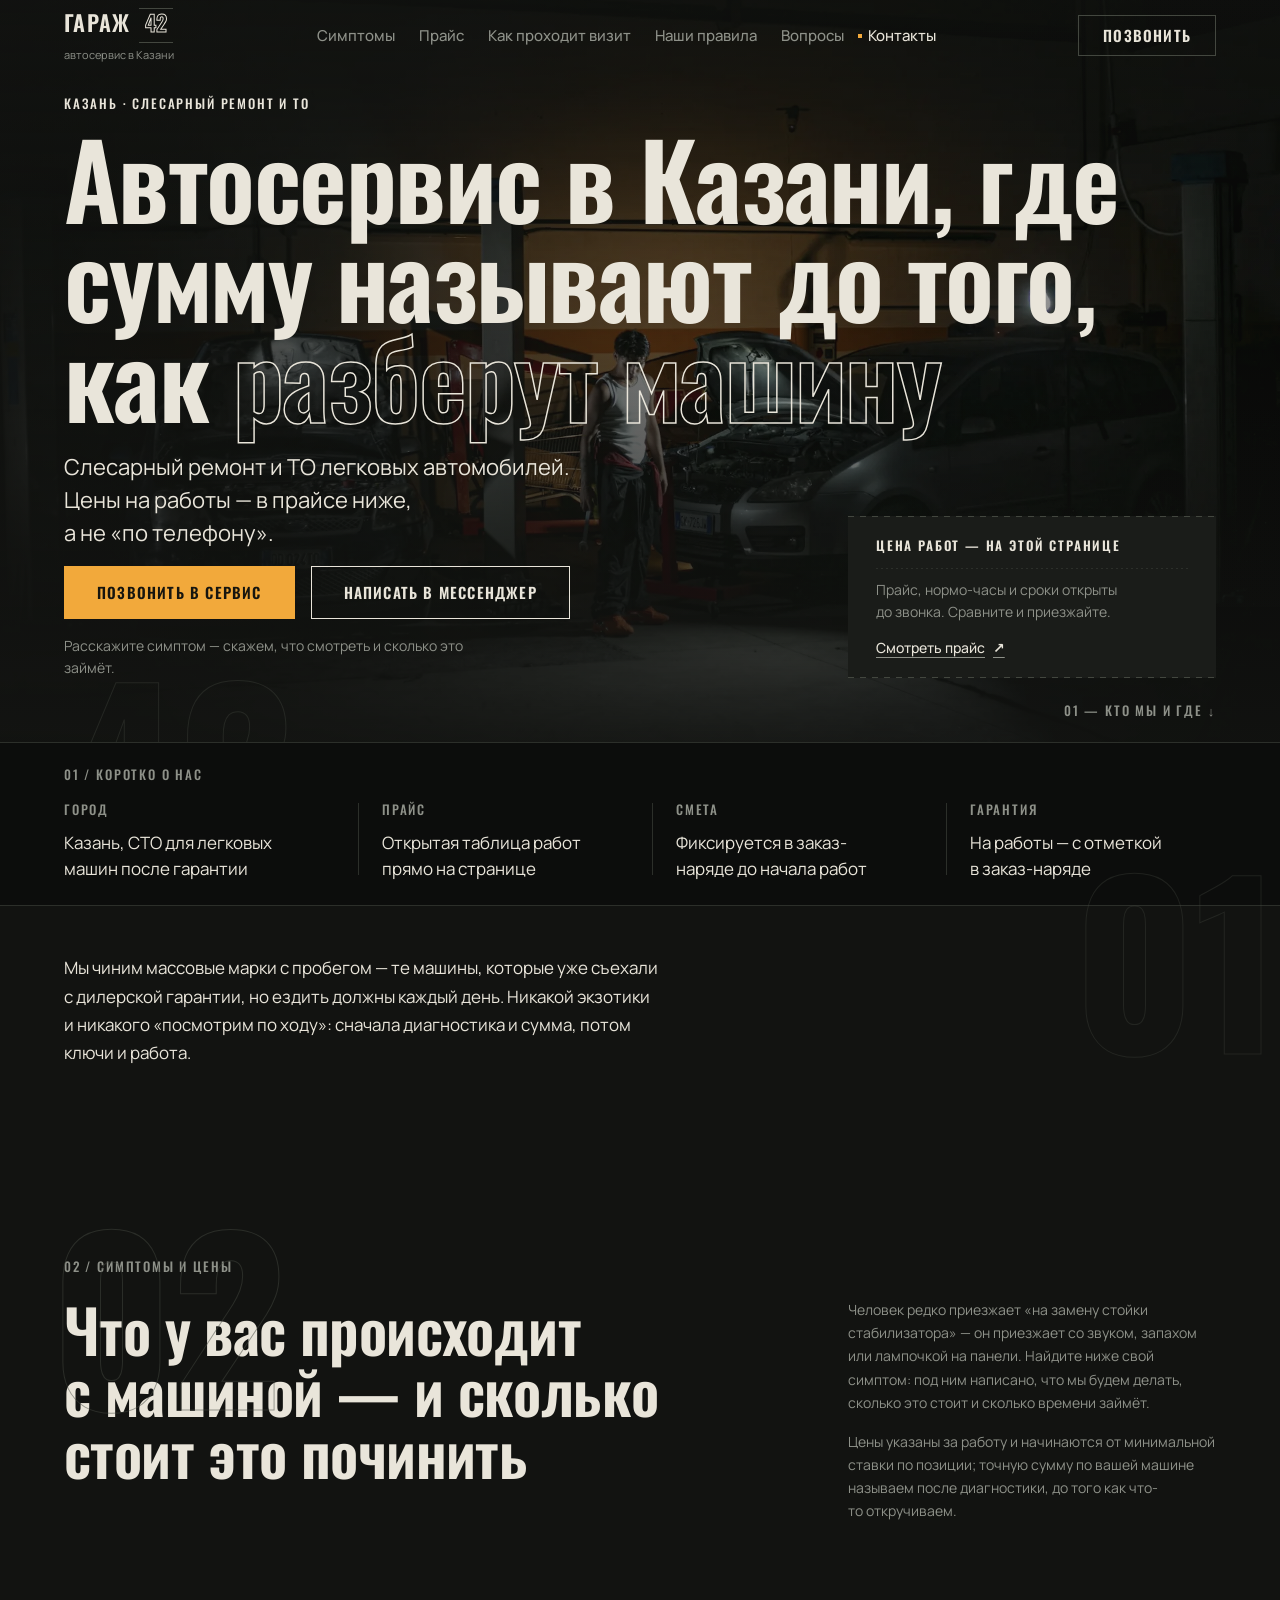
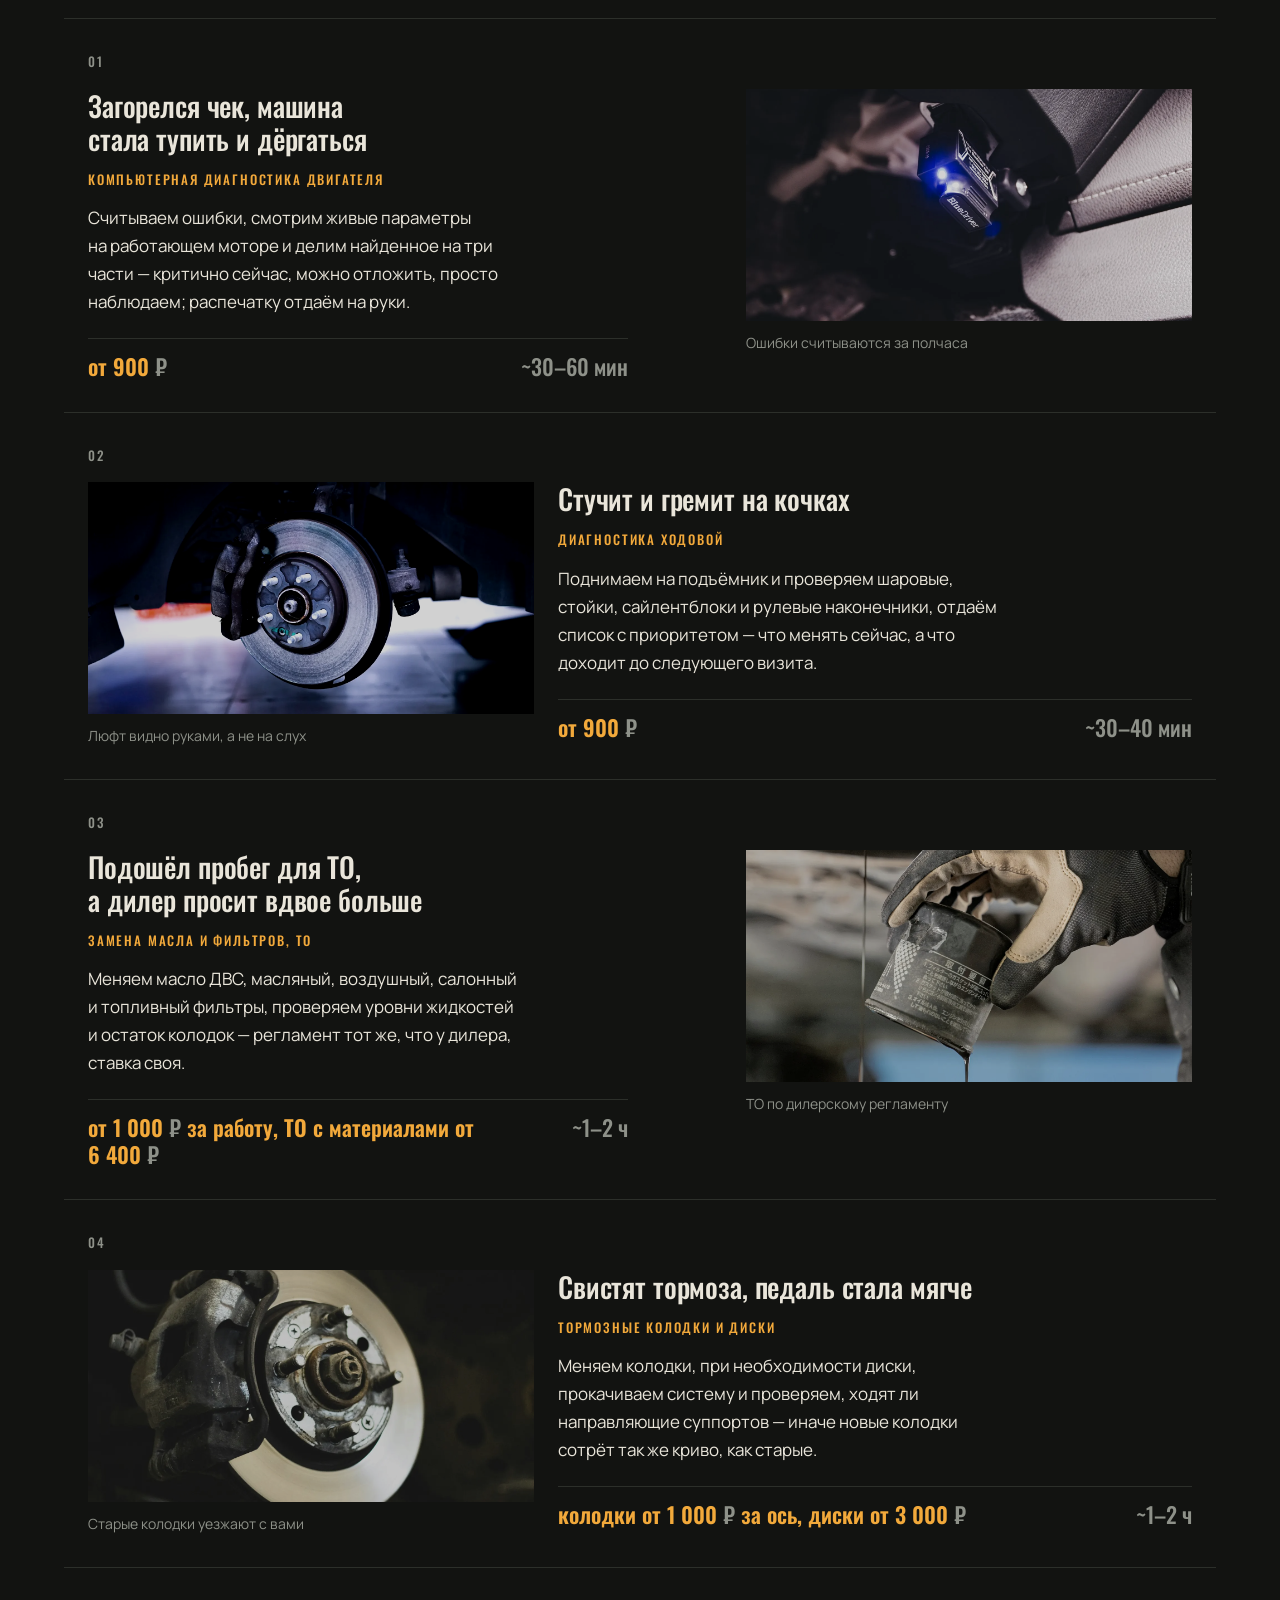
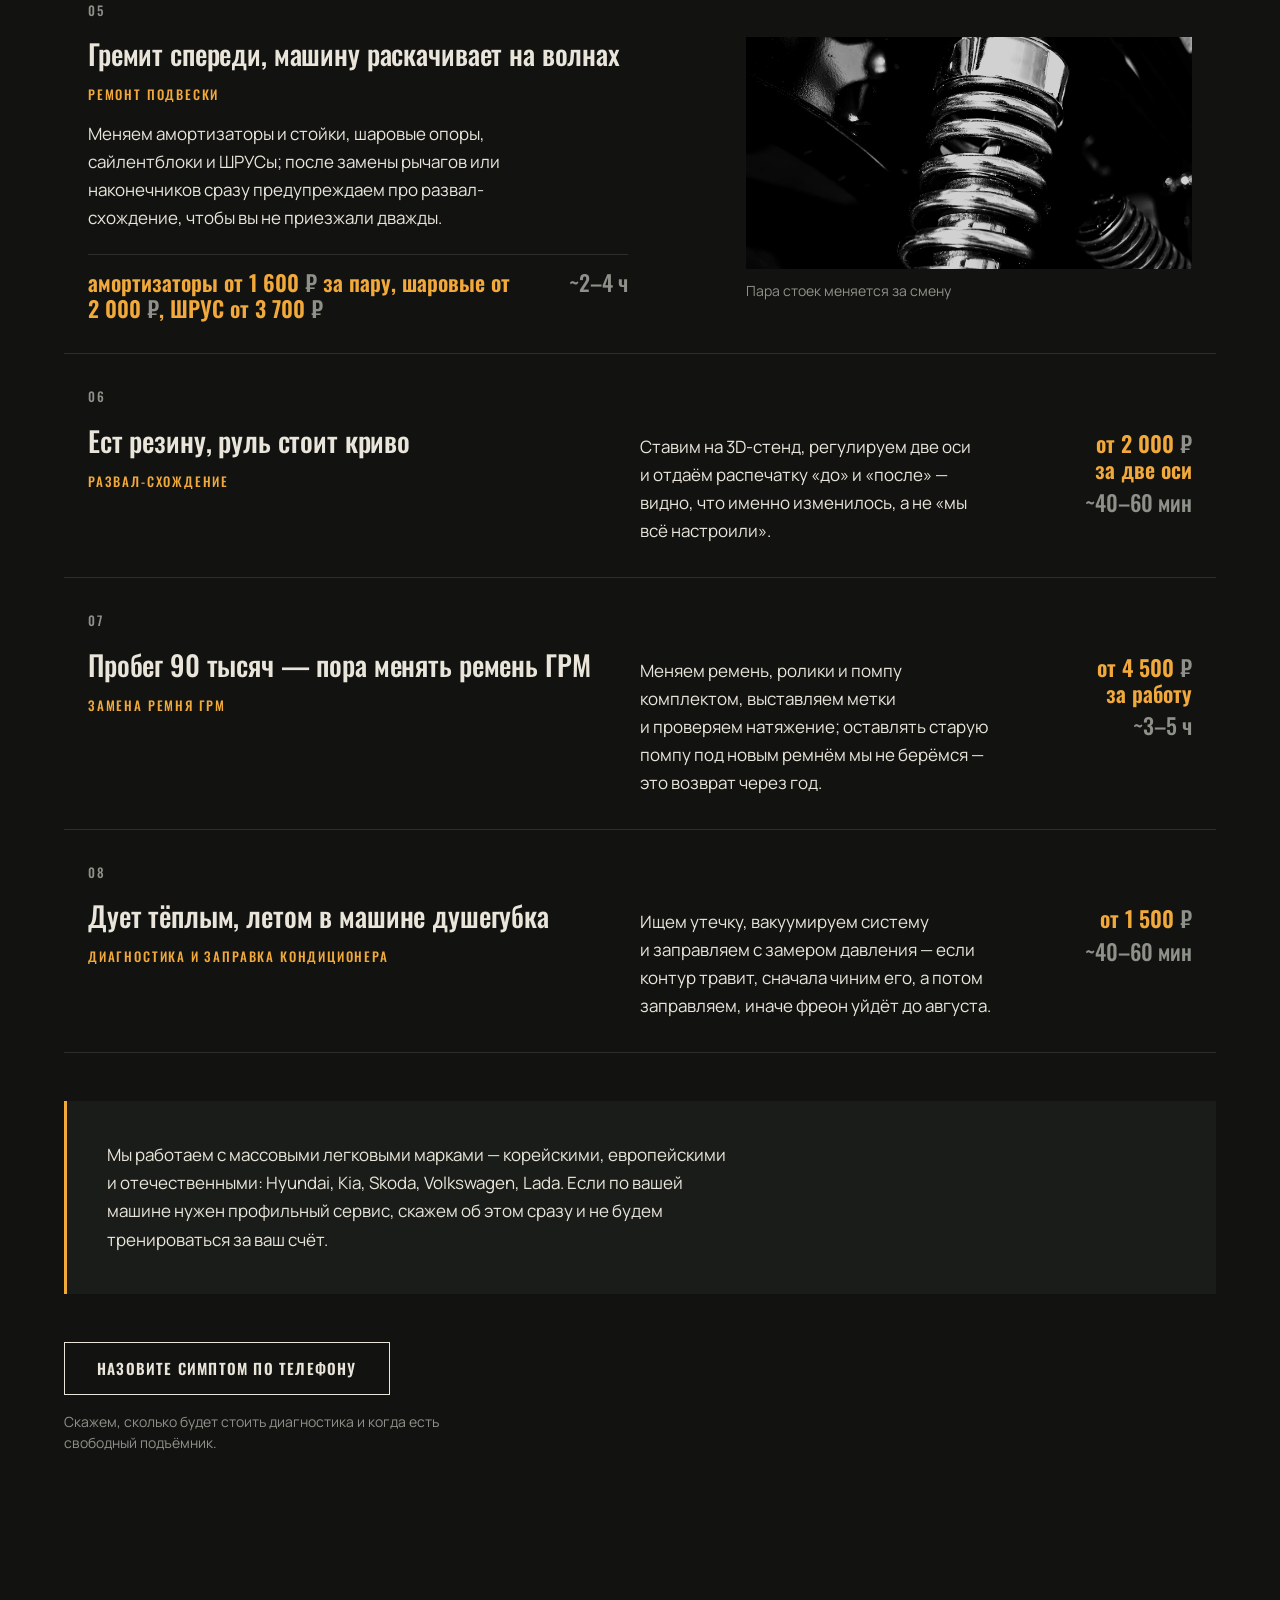
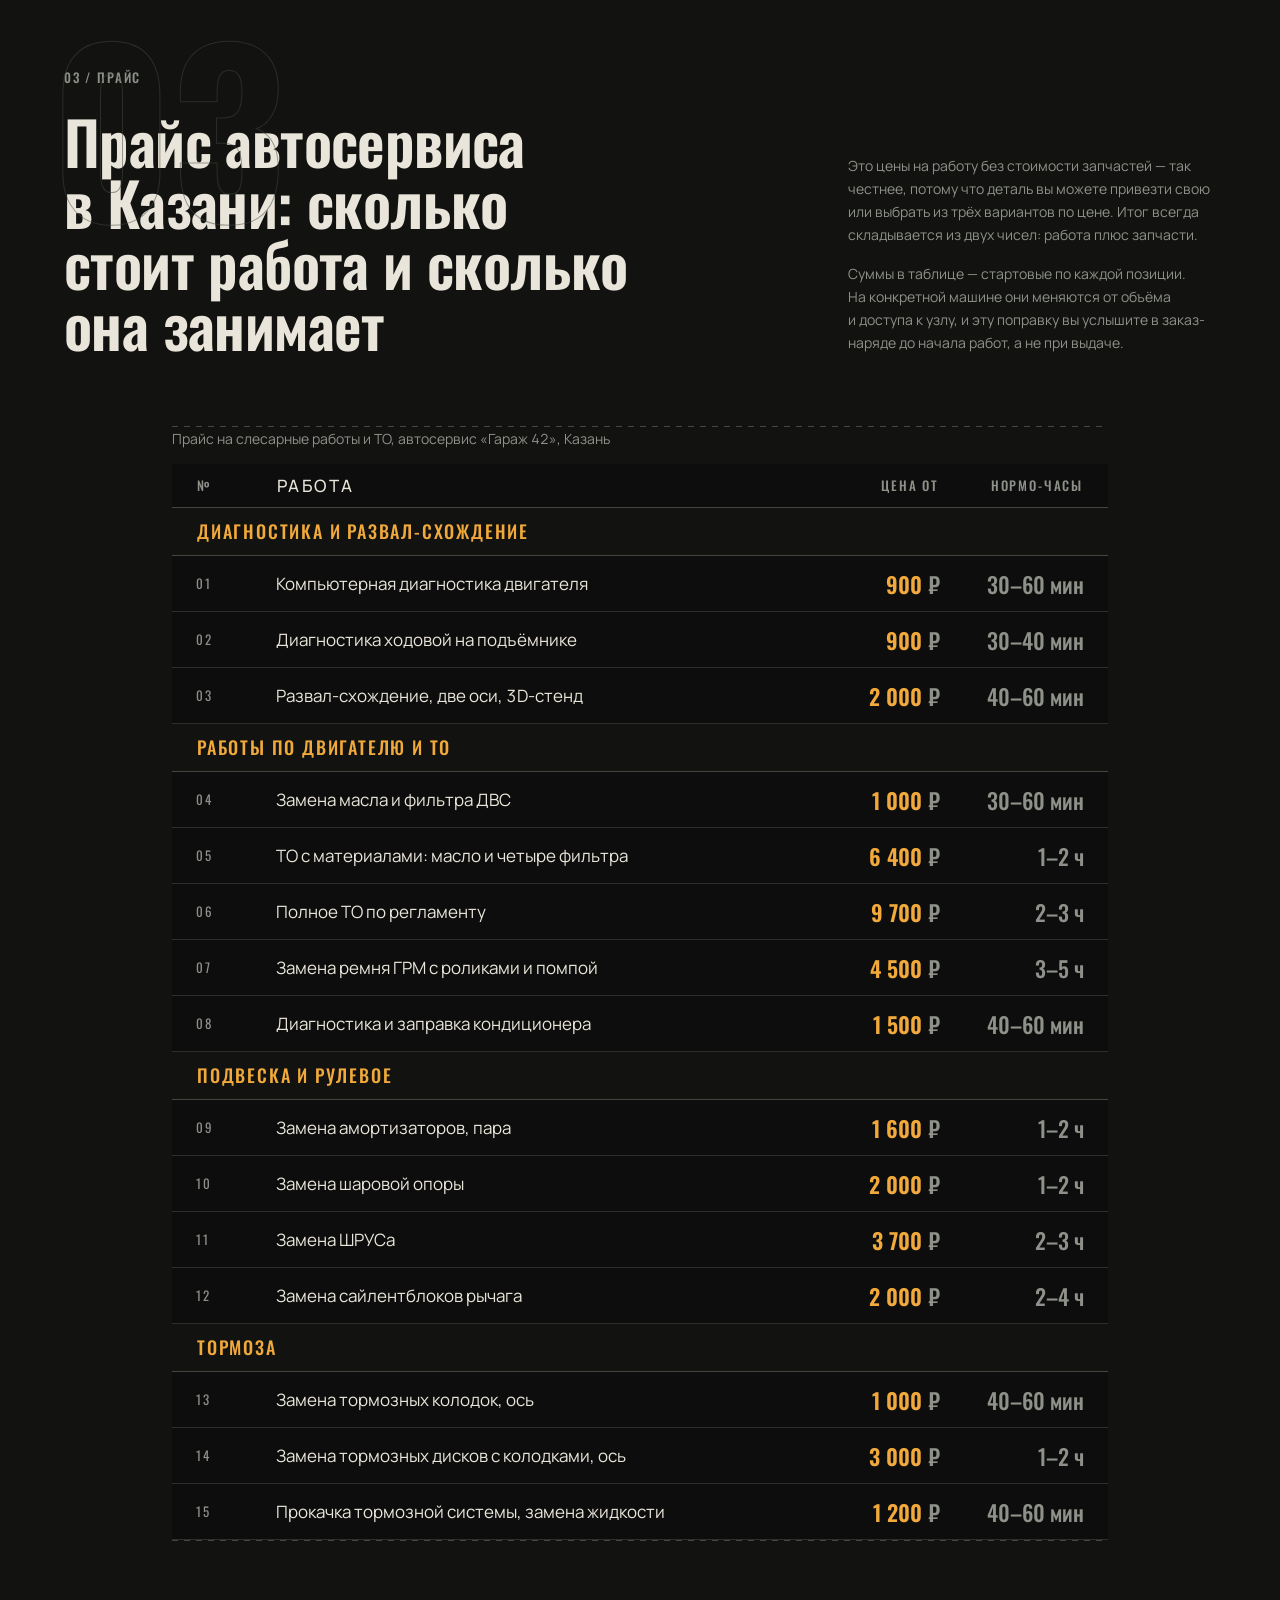
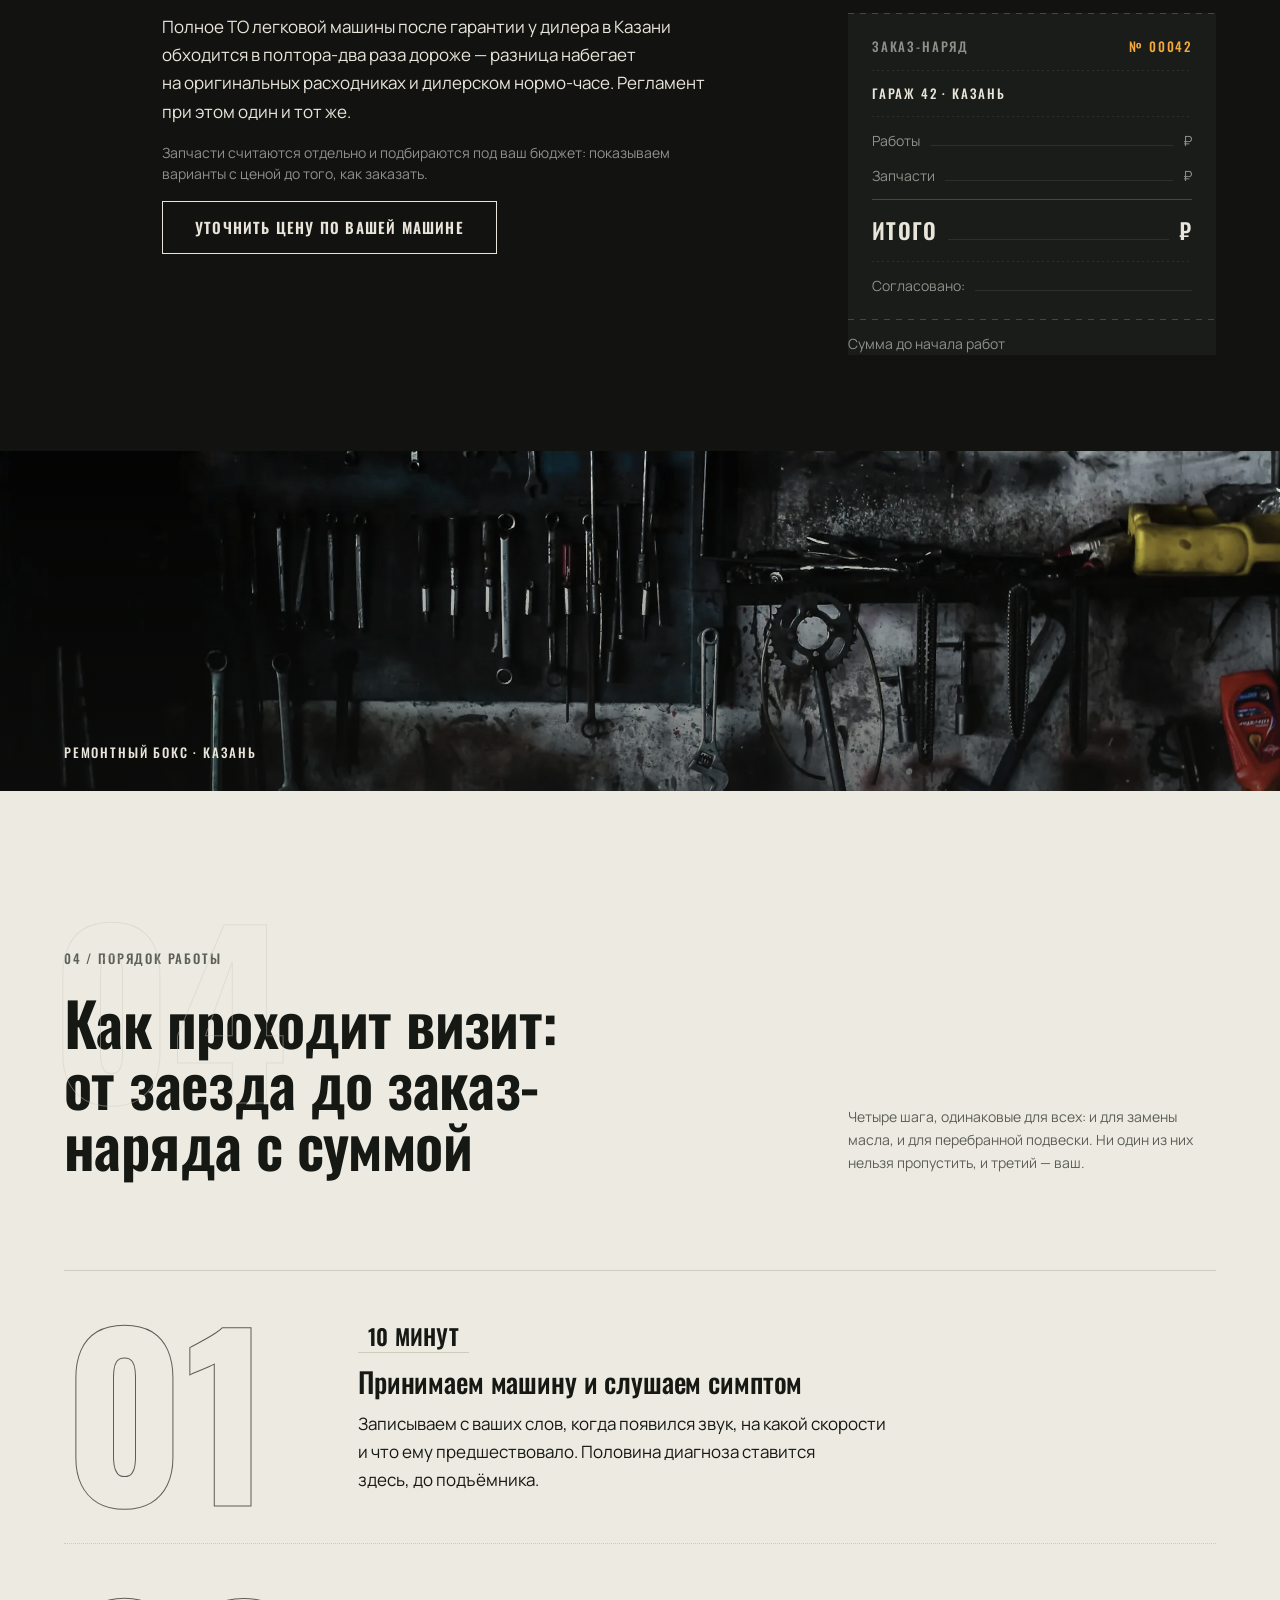
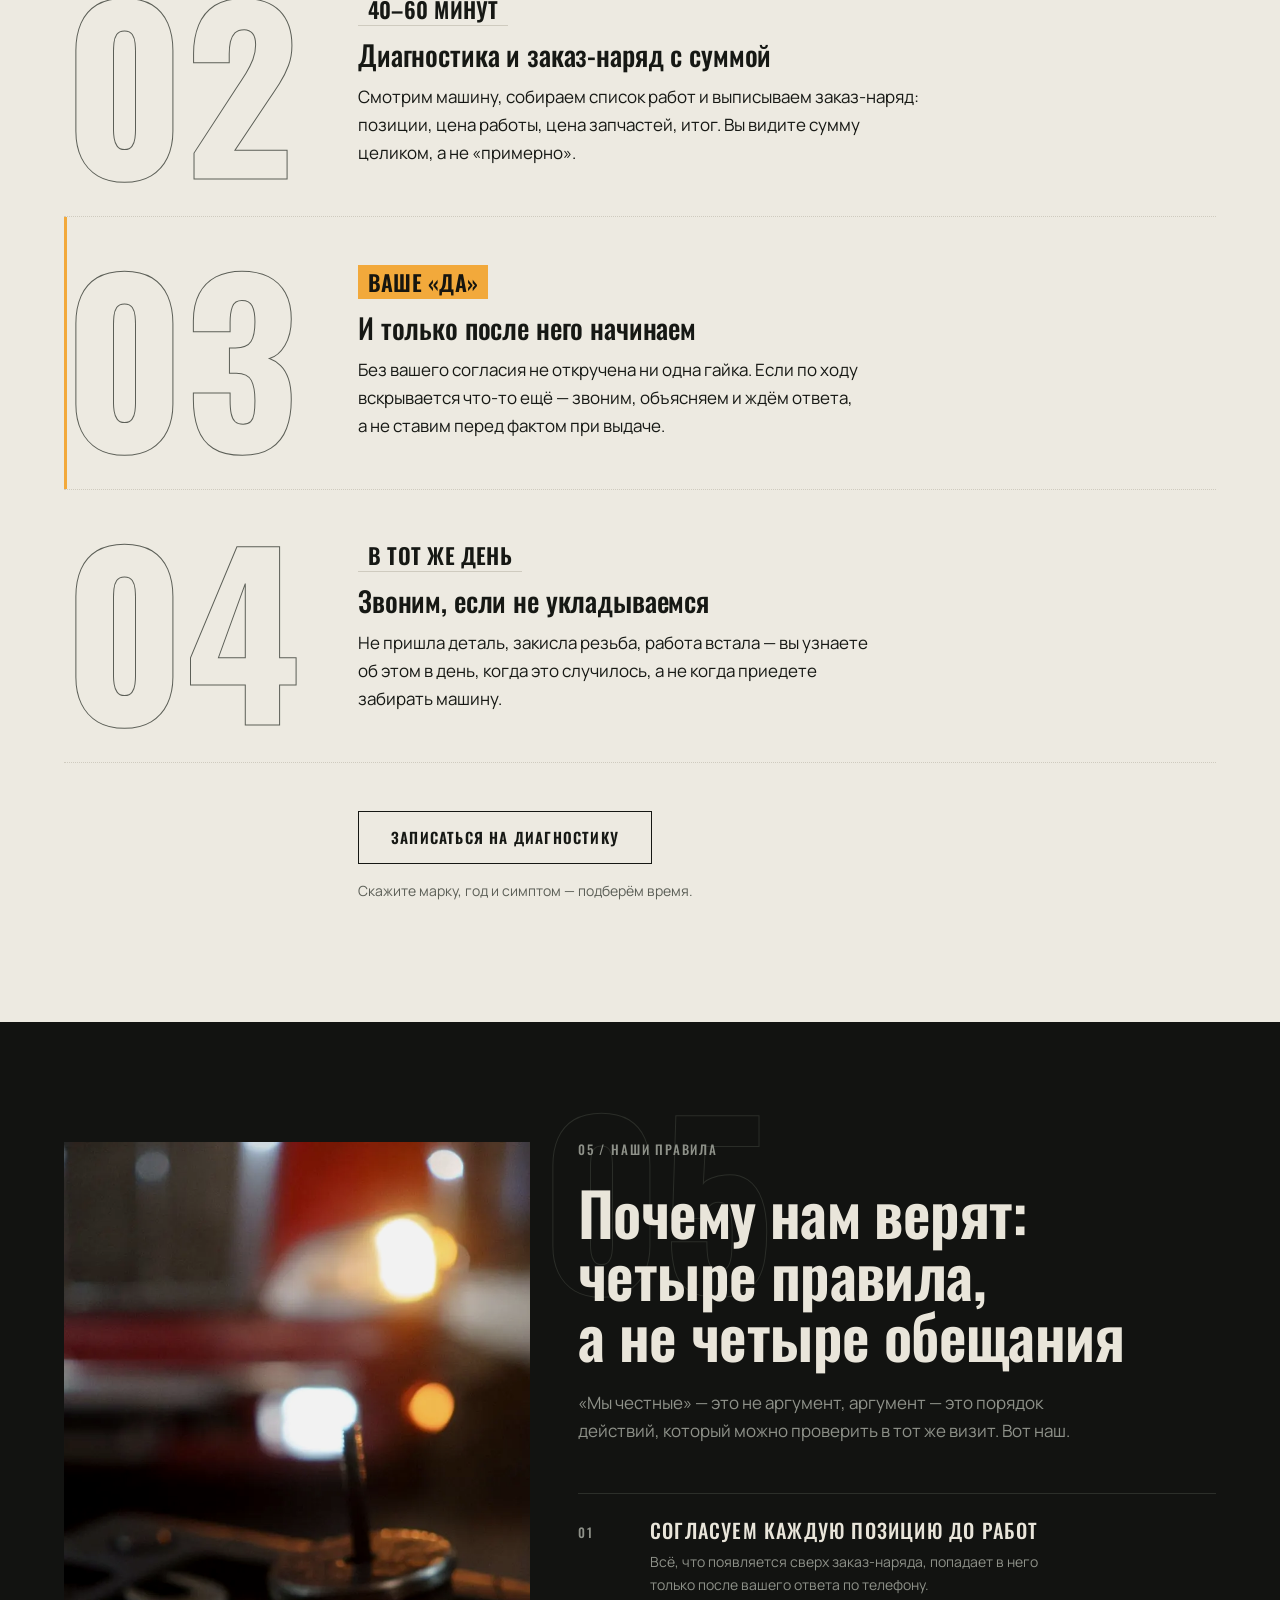
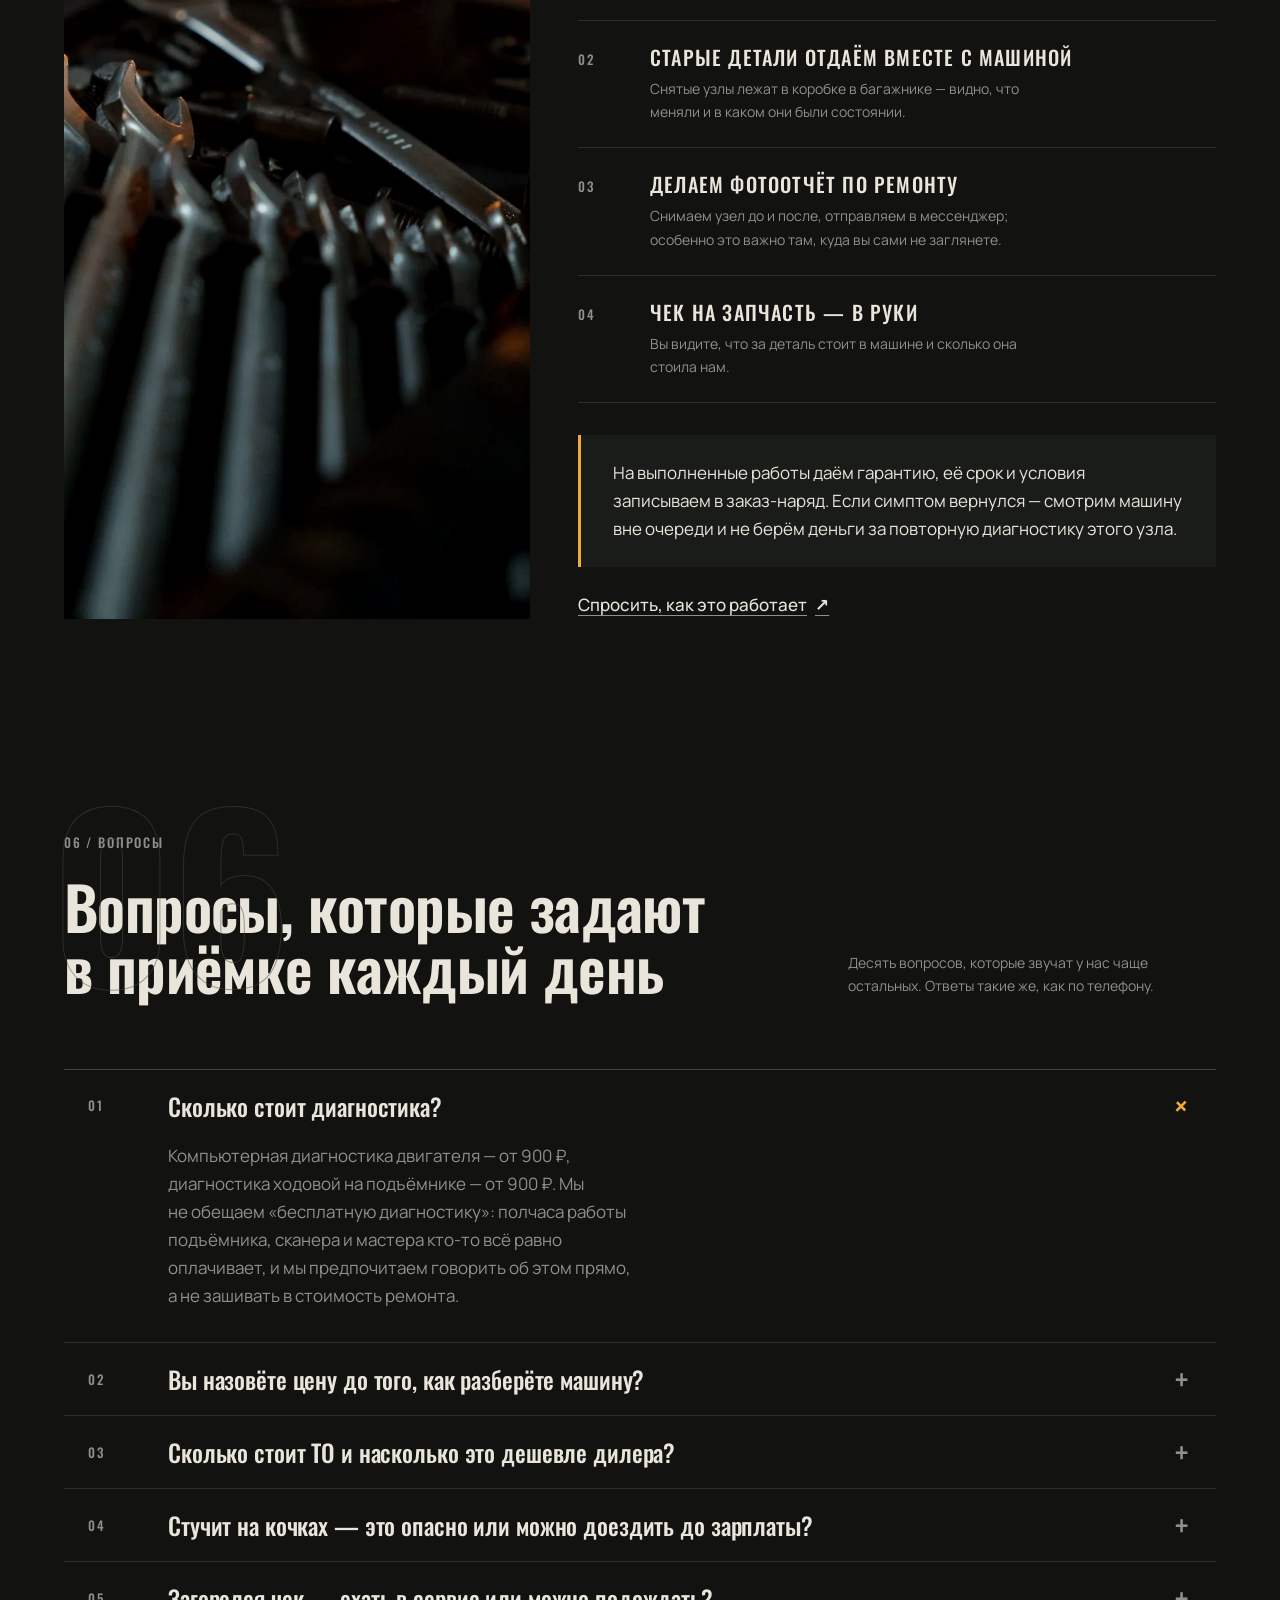
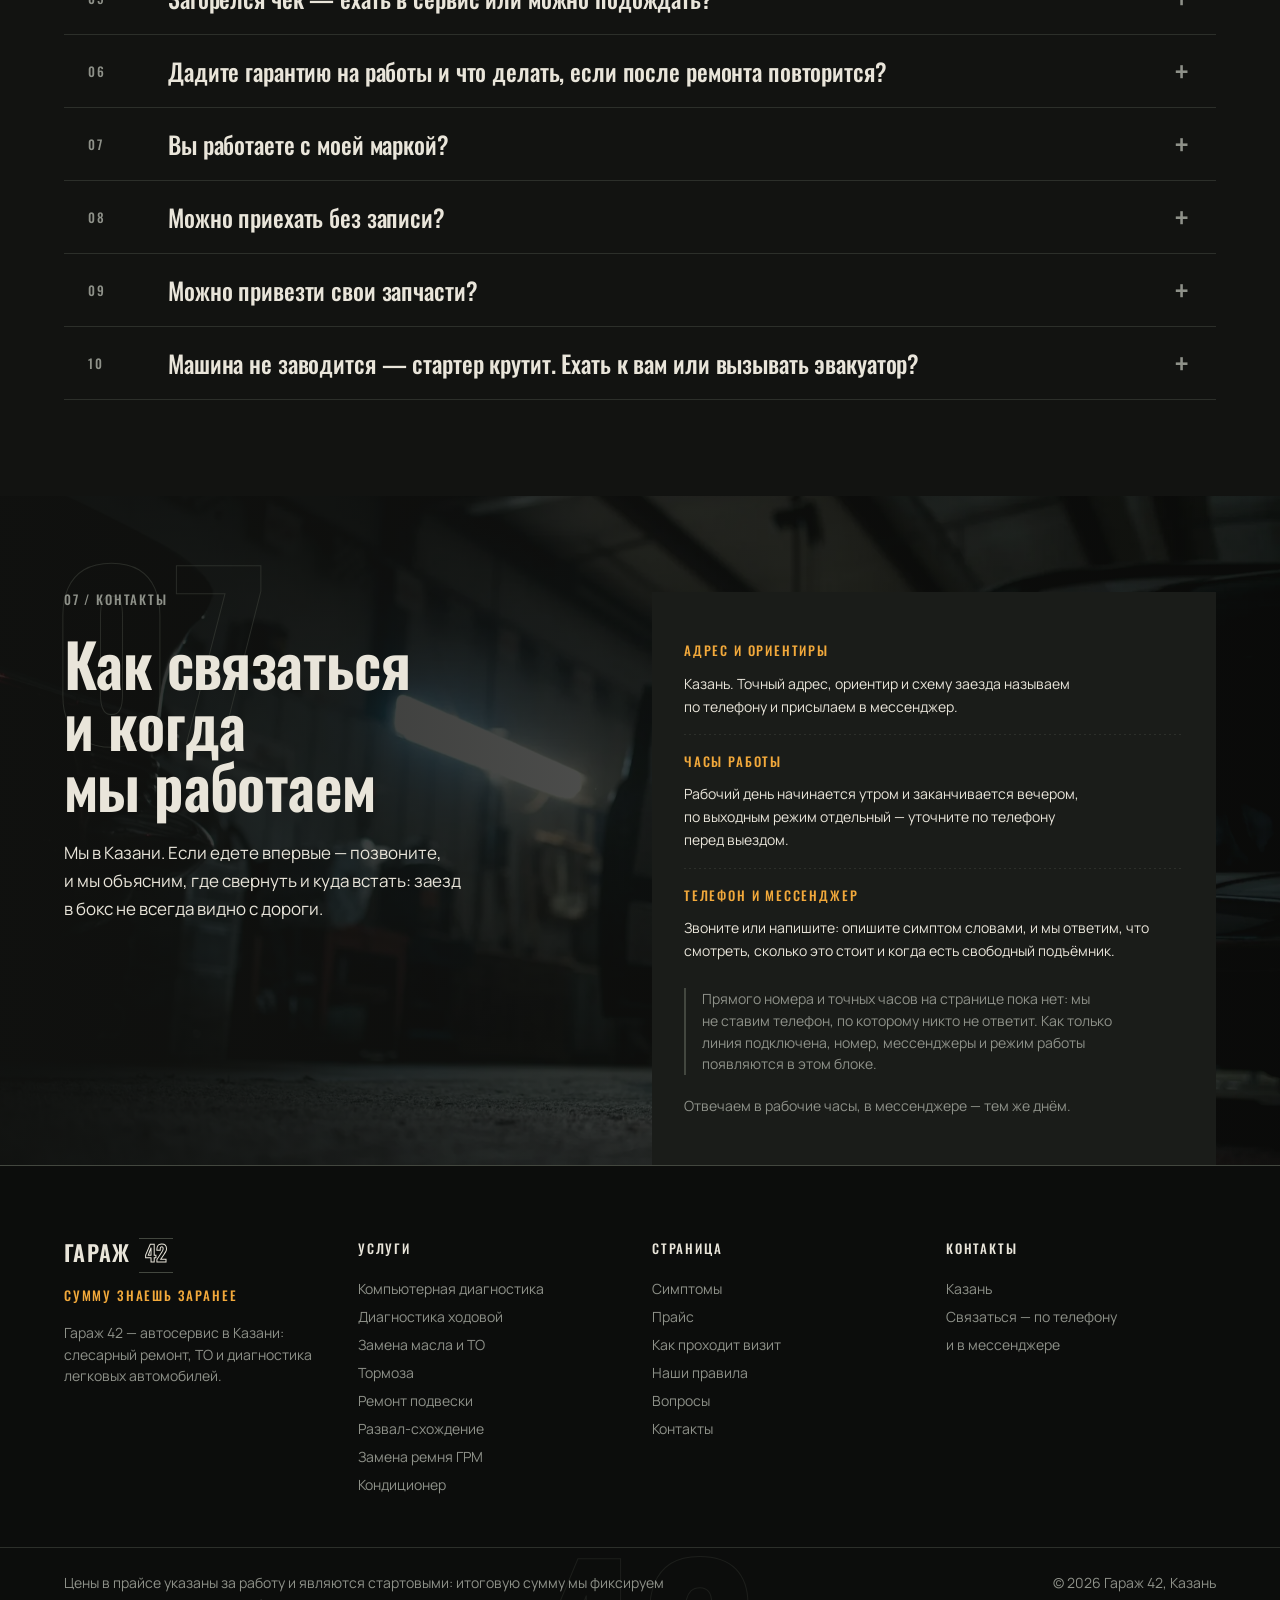
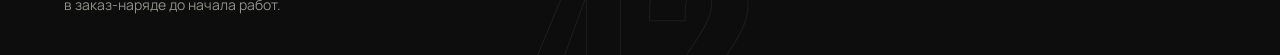
==== index.html @ 278cc252 "Гараж 42 — одностраничник автосервиса, Казань Co-Authored-By: Claude Fable 5.1 <noreply@anthropic.co" ====
<!doctype html>
<html lang="ru">
<head>
<meta charset="utf-8">
<meta name="viewport" content="width=device-width, initial-scale=1">

<title>Автосервис в Казани — ремонт и ТО по прайсу | Гараж 42</title>
<meta name="description" content="Слесарный ремонт, ТО и диагностика в Казани. Цены на работы — открытой таблицей. Сумму фиксируем до начала работ, добавки — только с вашего согласия.">

<link rel="canonical" href="https://egi411.github.io/garazh-42/">

<meta property="og:type" content="website">
<meta property="og:site_name" content="Гараж 42">
<meta property="og:locale" content="ru_RU">
<meta property="og:title" content="Автосервис в Казани, где сумму называют до того, как разберут машину">
<meta property="og:description" content="Слесарный ремонт и ТО в Казани. Цены на работы — в прайсе на сайте, а не «по телефону».">
<meta property="og:url" content="https://egi411.github.io/garazh-42/">
<meta property="og:image" content="https://egi411.github.io/garazh-42/assets/img/og.jpg">
<meta property="og:image:width" content="1200">
<meta property="og:image:height" content="630">
<meta property="og:image:alt" content="Гараж 42 — автосервис в Казани: слесарный ремонт и ТО">

<meta name="twitter:card" content="summary_large_image">

<meta name="theme-color" content="#121311">
<link rel="icon" href="data:image/svg+xml,%3Csvg xmlns='http://www.w3.org/2000/svg' viewBox='0 0 32 32'%3E%3Crect width='32' height='32' fill='%23121311'/%3E%3Cg fill='none' stroke='%23F2A93B' stroke-width='1.7' stroke-linecap='square' stroke-linejoin='miter'%3E%3Cpath d='M13.2 24 V8 L7.2 19.6 H16.3'/%3E%3Cpath d='M18.3 12.6 C18.8 9.4 24.8 9.4 24.6 13.6 C24.4 17.5 18.3 20.2 18.3 24 H24.8'/%3E%3C/g%3E%3C/svg%3E" type="image/svg+xml">

<link rel="preconnect" href="https://fonts.googleapis.com">
<link rel="preconnect" href="https://fonts.gstatic.com" crossorigin>
<link href="https://fonts.googleapis.com/css2?family=Manrope:wght@400;500;700&family=Oswald:wght@400;500;600;700&display=swap" rel="stylesheet">
<link rel="stylesheet" href="assets/style.css">
</head>
<body>

<a class="skip" href="#hero">К&nbsp;содержанию</a>

<!-- ═══════════ ШАПКА ═══════════ -->
<header class="hdr" id="hdr">
  <div class="hdr__in">
    <a class="mark" href="#hero" aria-label="Гараж 42 — автосервис в Казани">
      <span class="mark__row"><span class="mark__word">ГАРАЖ</span><span class="mark__box"><span class="mark__num">42</span></span></span>
      <span class="mark__desc">автосервис в&nbsp;Казани</span>
    </a>

    <nav class="nav" aria-label="Разделы страницы">
      <ul class="nav__list">
        <li><a href="#services">Симптомы</a></li>
        <li><a href="#price">Прайс</a></li>
        <li><a href="#how">Как проходит визит</a></li>
        <li><a href="#trust">Наши правила</a></li>
        <li><a href="#faq">Вопросы</a></li>
        <li><a href="#contacts">Контакты</a></li>
      </ul>
    </nav>

    <div class="hdr__act">
      <a class="btn btn--ghost hdr__call" href="#contacts" data-cta="phone">Позвонить</a>
      <a class="hdr__tel" href="#contacts" data-cta="phone" aria-label="Перейти к контактам">
        <svg class="ic" viewBox="0 0 24 24" fill="none" stroke="currentColor" stroke-width="1.5" stroke-linecap="square" stroke-linejoin="miter" aria-hidden="true"><rect x="7" y="3" width="10" height="18"/><path d="M9.5 6.5h5"/><path d="M11 17.5h2v2h-2z"/></svg>
      </a>
      <button class="burger" id="burger" type="button" aria-expanded="false" aria-controls="mmenu" aria-label="Открыть меню">
        <span></span><span></span>
      </button>
    </div>
  </div>
</header>

<!-- ═══════════ МОБИЛЬНОЕ МЕНЮ ═══════════ -->
<div class="mmenu" id="mmenu" hidden>
  <div class="mmenu__top">
    <span class="mark__row"><span class="mark__word">ГАРАЖ</span><span class="mark__box"><span class="mark__num">42</span></span></span>
    <button class="mclose" id="mclose" type="button" aria-label="Закрыть меню">
      <svg viewBox="0 0 24 24" fill="none" stroke="currentColor" stroke-width="1.5" stroke-linecap="square" stroke-linejoin="miter" aria-hidden="true"><path d="M5 5l14 14M19 5L5 19"/></svg>
    </button>
  </div>
  <ul class="mmenu__list">
    <li><a href="#services"><i>02</i>Симптомы</a></li>
    <li><a href="#price"><i>03</i>Прайс</a></li>
    <li><a href="#how"><i>04</i>Как проходит визит</a></li>
    <li><a href="#trust"><i>05</i>Наши правила</a></li>
    <li><a href="#faq"><i>06</i>Вопросы</a></li>
    <li><a href="#contacts"><i>07</i>Контакты</a></li>
  </ul>
  <p class="mmenu__note">Слесарный ремонт и&nbsp;ТО, Казань</p>
  <a class="btn btn--fill mmenu__cta" href="#contacts" data-cta="phone">Позвонить в&nbsp;сервис</a>
</div>

<main>

<!-- ═══════════ HERO ═══════════ -->
<section class="hero" id="hero">
  <div class="hero__media">
    <picture><source type="image/webp" srcset="assets/img/hero.webp"><img src="assets/img/hero.jpg" width="1920" height="1280" alt="Ремонтный бокс: две обычные легковые машины с открытыми капотами, переносная лампа даёт единственный свет" fetchpriority="high" decoding="async"></picture>
    <div class="hero__shade" aria-hidden="true"></div>
  </div>

  <div class="hero__in">
    <p class="eyebrow hero__eyebrow anim" data-anim="1">Казань · слесарный ремонт и&nbsp;ТО</p>

    <h1 class="hero__title anim" data-anim="2">Автосервис в&nbsp;Казани, где сумму называют до&nbsp;того, как <span class="hollow">разберут машину</span></h1>

    <div class="hero__cols">
      <div class="hero__left">
        <p class="lead hero__lead anim" data-anim="3">Слесарный ремонт и&nbsp;ТО легковых автомобилей. Цены на&nbsp;работы — в&nbsp;прайсе ниже, а&nbsp;не&nbsp;«по&nbsp;телефону».</p>

        <div class="cta-row anim" data-anim="4">
          <a class="btn btn--fill" href="#contacts" data-cta="phone">Позвонить в&nbsp;сервис</a>
          <a class="btn btn--line" href="#contacts" data-cta="whatsapp">Написать в&nbsp;мессенджер</a>
        </div>
        <p class="cta-note anim" data-anim="5">Расскажите симптом — скажем, что смотреть и&nbsp;сколько это займёт.</p>
      </div>

      <aside class="slip hero__slip anim" data-anim="6">
        <span class="perf" aria-hidden="true"></span>
        <p class="slip__ttl">Цена работ — на&nbsp;этой странице</p>
        <span class="dots" aria-hidden="true"></span>
        <p class="slip__txt">Прайс, нормо-часы и&nbsp;сроки открыты до&nbsp;звонка. Сравните и&nbsp;приезжайте.</p>
        <a class="tlink" href="#price">Смотреть прайс</a>
        <span class="perf" aria-hidden="true"></span>
      </aside>
    </div>

    <span class="stamp hero__stamp" aria-hidden="true">42</span>
    <p class="hero__hint"><a href="#facts">01 — кто мы и&nbsp;где <span aria-hidden="true">↓</span></a></p>
  </div>
</section>

<!-- ═══════════ 01 · ДОВЕРИЕ СРАЗУ ═══════════ -->
<section class="facts" id="facts" aria-label="Коротко о сервисе">
  <div class="facts__strip">
    <div class="wrap">
      <p class="eyebrow">01 / Коротко о&nbsp;нас</p>
      <dl class="facts__grid">
        <div class="facts__cell"><dt>Город</dt><dd>Казань, СТО для легковых машин после гарантии</dd></div>
        <div class="facts__cell"><dt>Прайс</dt><dd>Открытая таблица работ прямо на&nbsp;странице</dd></div>
        <div class="facts__cell"><dt>Смета</dt><dd>Фиксируется в&nbsp;заказ-наряде до&nbsp;начала работ</dd></div>
        <div class="facts__cell"><dt>Гарантия</dt><dd>На&nbsp;работы — с&nbsp;отметкой в&nbsp;заказ-наряде</dd></div>
      </dl>
    </div>
  </div>
  <div class="wrap facts__tail">
    <span class="stamp stamp--side" aria-hidden="true">01</span>
    <p class="body facts__p">Мы чиним массовые марки с&nbsp;пробегом — те машины, которые уже съехали с&nbsp;дилерской гарантии, но ездить должны каждый день. Никакой экзотики и&nbsp;никакого «посмотрим по&nbsp;ходу»: сначала диагностика и&nbsp;сумма, потом ключи и&nbsp;работа.</p>
  </div>
</section>

<!-- ═══════════ 02 · ЧТО СЛОМАЛОСЬ ═══════════ -->
<section class="svc" id="services" aria-labelledby="svc-h">
  <div class="wrap">
    <div class="sec-head">
      <span class="stamp stamp--behind" aria-hidden="true">02</span>
      <p class="eyebrow">02 / Симптомы и&nbsp;цены</p>
      <h2 class="h2" id="svc-h">Что у&nbsp;вас происходит с&nbsp;машиной — и&nbsp;сколько стоит это починить</h2>
      <div class="sec-head__aside">
        <p class="body">Человек редко приезжает «на&nbsp;замену стойки стабилизатора» — он приезжает со&nbsp;звуком, запахом или лампочкой на&nbsp;панели. Найдите ниже свой симптом: под ним написано, что мы&nbsp;будем делать, сколько это стоит и&nbsp;сколько времени займёт.</p>
        <p class="body">Цены указаны за&nbsp;работу и&nbsp;начинаются от&nbsp;минимальной ставки по&nbsp;позиции; точную сумму по&nbsp;вашей машине называем после диагностики, до&nbsp;того как что-то откручиваем.</p>
      </div>
    </div>

    <div class="svc__list">

      <article class="item item--r" id="s-diagnostika">
        <p class="item__n">01</p>
        <div class="item__txt">
          <h3 class="h3">Загорелся чек, машина стала тупить и&nbsp;дёргаться</h3>
          <p class="item__unit">Компьютерная диагностика двигателя</p>
          <p class="body item__do">Считываем ошибки, смотрим живые параметры на&nbsp;работающем моторе и&nbsp;делим найденное на&nbsp;три части — критично сейчас, можно отложить, просто наблюдаем; распечатку отдаём на&nbsp;руки.</p>
          <p class="item__meta"><span class="price">от 900&nbsp;<i>₽</i></span><span class="time">~30–60&nbsp;мин</span></p>
        </div>
        <figure class="item__fig">
          <picture><source type="image/webp" srcset="assets/img/services-1.webp"><img src="assets/img/services-1.jpg" width="1600" height="1067" alt="Диагностический сканер подключён к разъёму под торпедой автомобиля" loading="lazy" decoding="async"></picture>
          <figcaption>Ошибки считываются за&nbsp;полчаса</figcaption>
        </figure>
      </article>

      <article class="item item--l" id="s-hodovaya">
        <p class="item__n">02</p>
        <div class="item__txt">
          <h3 class="h3">Стучит и&nbsp;гремит на&nbsp;кочках</h3>
          <p class="item__unit">Диагностика ходовой</p>
          <p class="body item__do">Поднимаем на&nbsp;подъёмник и&nbsp;проверяем шаровые, стойки, сайлентблоки и&nbsp;рулевые наконечники, отдаём список с&nbsp;приоритетом — что менять сейчас, а&nbsp;что доходит до&nbsp;следующего визита.</p>
          <p class="item__meta"><span class="price">от 900&nbsp;<i>₽</i></span><span class="time">~30–40&nbsp;мин</span></p>
        </div>
        <figure class="item__fig item__fig--m">
          <picture><source type="image/webp" srcset="assets/img/services-2.webp"><img src="assets/img/services-2.jpg" width="1600" height="1067" alt="Автомобиль на подъёмнике со снятым колесом: тормозной диск, ступица и рычаг" loading="lazy" decoding="async"></picture>
          <figcaption>Люфт видно руками, а&nbsp;не&nbsp;на&nbsp;слух</figcaption>
        </figure>
      </article>

      <article class="item item--r" id="s-to-maslo">
        <p class="item__n">03</p>
        <div class="item__txt">
          <h3 class="h3">Подошёл пробег для ТО, а&nbsp;дилер просит вдвое больше</h3>
          <p class="item__unit">Замена масла и&nbsp;фильтров, ТО</p>
          <p class="body item__do">Меняем масло ДВС, масляный, воздушный, салонный и&nbsp;топливный фильтры, проверяем уровни жидкостей и&nbsp;остаток колодок — регламент тот же, что у&nbsp;дилера, ставка своя.</p>
          <p class="item__meta"><span class="price">от 1&nbsp;000&nbsp;<i>₽</i> за&nbsp;работу, ТО с&nbsp;материалами от 6&nbsp;400&nbsp;<i>₽</i></span><span class="time">~1–2&nbsp;ч</span></p>
        </div>
        <figure class="item__fig">
          <picture><source type="image/webp" srcset="assets/img/services-3.webp"><img src="assets/img/services-3.jpg" width="1600" height="2400" alt="Рука в перчатке снимает масляный фильтр, отработанное масло стекает в поддон" loading="lazy" decoding="async" style="object-position:center 58%"></picture>
          <figcaption>ТО по&nbsp;дилерскому регламенту</figcaption>
        </figure>
      </article>

      <article class="item item--l" id="s-tormoza">
        <p class="item__n">04</p>
        <div class="item__txt">
          <h3 class="h3">Свистят тормоза, педаль стала мягче</h3>
          <p class="item__unit">Тормозные колодки и&nbsp;диски</p>
          <p class="body item__do">Меняем колодки, при необходимости диски, прокачиваем систему и&nbsp;проверяем, ходят ли направляющие суппортов — иначе новые колодки сотрёт так же криво, как старые.</p>
          <p class="item__meta"><span class="price">колодки от 1&nbsp;000&nbsp;<i>₽</i> за&nbsp;ось, диски от 3&nbsp;000&nbsp;<i>₽</i></span><span class="time">~1–2&nbsp;ч</span></p>
        </div>
        <figure class="item__fig item__fig--m">
          <picture><source type="image/webp" srcset="assets/img/services-4.webp"><img src="assets/img/services-4.jpg" width="1600" height="1067" alt="Макро тормозного диска и суппорта на снятом колесе" loading="lazy" decoding="async"></picture>
          <figcaption>Старые колодки уезжают с&nbsp;вами</figcaption>
        </figure>
      </article>

      <article class="item item--r" id="s-podveska">
        <p class="item__n">05</p>
        <div class="item__txt">
          <h3 class="h3">Гремит спереди, машину раскачивает на&nbsp;волнах</h3>
          <p class="item__unit">Ремонт подвески</p>
          <p class="body item__do">Меняем амортизаторы и&nbsp;стойки, шаровые опоры, сайлентблоки и&nbsp;ШРУСы; после замены рычагов или наконечников сразу предупреждаем про развал-схождение, чтобы вы не&nbsp;приезжали дважды.</p>
          <p class="item__meta"><span class="price">амортизаторы от 1&nbsp;600&nbsp;<i>₽</i> за&nbsp;пару, шаровые от 2&nbsp;000&nbsp;<i>₽</i>, ШРУС от 3&nbsp;700&nbsp;<i>₽</i></span><span class="time">~2–4&nbsp;ч</span></p>
        </div>
        <figure class="item__fig">
          <picture><source type="image/webp" srcset="assets/img/services-5.webp"><img src="assets/img/services-5.jpg" width="1600" height="986" alt="Чёрно-белое макро витой пружины амортизатора" loading="lazy" decoding="async"></picture>
          <figcaption>Пара стоек меняется за&nbsp;смену</figcaption>
        </figure>
      </article>

      <article class="item item--flat" id="s-razval">
        <p class="item__n">06</p>
        <div class="item__txt">
          <h3 class="h3">Ест резину, руль стоит криво</h3>
          <p class="item__unit">Развал-схождение</p>
        </div>
        <p class="body item__do">Ставим на&nbsp;3D-стенд, регулируем две оси и&nbsp;отдаём распечатку «до» и&nbsp;«после» — видно, что именно изменилось, а&nbsp;не&nbsp;«мы всё настроили».</p>
        <p class="item__meta"><span class="price">от 2&nbsp;000&nbsp;<i>₽</i> за&nbsp;две&nbsp;оси</span><span class="time">~40–60&nbsp;мин</span></p>
      </article>

      <article class="item item--flat" id="s-grm">
        <p class="item__n">07</p>
        <div class="item__txt">
          <h3 class="h3">Пробег 90&nbsp;тысяч — пора менять ремень ГРМ</h3>
          <p class="item__unit">Замена ремня ГРМ</p>
        </div>
        <p class="body item__do">Меняем ремень, ролики и&nbsp;помпу комплектом, выставляем метки и&nbsp;проверяем натяжение; оставлять старую помпу под новым ремнём мы не&nbsp;берёмся — это возврат через год.</p>
        <p class="item__meta"><span class="price">от 4&nbsp;500&nbsp;<i>₽</i> за&nbsp;работу</span><span class="time">~3–5&nbsp;ч</span></p>
      </article>

      <article class="item item--flat" id="s-konditsioner">
        <p class="item__n">08</p>
        <div class="item__txt">
          <h3 class="h3">Дует тёплым, летом в&nbsp;машине душегубка</h3>
          <p class="item__unit">Диагностика и&nbsp;заправка кондиционера</p>
        </div>
        <p class="body item__do">Ищем утечку, вакуумируем систему и&nbsp;заправляем с&nbsp;замером давления — если контур травит, сначала чиним его, а&nbsp;потом заправляем, иначе фреон уйдёт до&nbsp;августа.</p>
        <p class="item__meta"><span class="price">от 1&nbsp;500&nbsp;<i>₽</i></span><span class="time">~40–60&nbsp;мин</span></p>
      </article>

    </div>

    <div class="brands">
      <p class="body">Мы работаем с&nbsp;массовыми легковыми марками — корейскими, европейскими и&nbsp;отечественными: Hyundai, Kia, Skoda, Volkswagen, Lada. Если по&nbsp;вашей машине нужен профильный сервис, скажем об&nbsp;этом сразу и&nbsp;не&nbsp;будем тренироваться за&nbsp;ваш счёт.</p>
    </div>

    <div class="svc__cta">
      <a class="btn btn--line" href="#contacts" data-cta="phone">Назовите симптом по&nbsp;телефону</a>
      <p class="cta-note">Скажем, сколько будет стоить диагностика и&nbsp;когда есть свободный подъёмник.</p>
    </div>
  </div>
</section>

<!-- ═══════════ 03 · ПРАЙС КАК ТЕХКАРТА ═══════════ -->
<section class="price" id="price" aria-labelledby="price-h">
  <div class="wrap">
    <div class="sec-head">
      <span class="stamp stamp--behind" aria-hidden="true">03</span>
      <p class="eyebrow">03 / Прайс</p>
      <h2 class="h2" id="price-h">Прайс автосервиса в&nbsp;Казани: сколько стоит работа и&nbsp;сколько она занимает</h2>
      <div class="sec-head__aside">
        <p class="body">Это цены на&nbsp;работу без стоимости запчастей — так честнее, потому что деталь вы можете привезти свою или выбрать из&nbsp;трёх вариантов по&nbsp;цене. Итог всегда складывается из&nbsp;двух чисел: работа плюс запчасти.</p>
        <p class="body">Суммы в&nbsp;таблице — стартовые по&nbsp;каждой позиции. На&nbsp;конкретной машине они меняются от&nbsp;объёма и&nbsp;доступа к&nbsp;узлу, и&nbsp;эту поправку вы услышите в&nbsp;заказ-наряде до&nbsp;начала работ, а&nbsp;не&nbsp;при выдаче.</p>
      </div>
    </div>

    <div class="price__tablewrap">
      <p class="price__mhead" aria-hidden="true">Работа · Цена от · Нормо-часы</p>
      <span class="perf" aria-hidden="true"></span>
      <table class="card-table">
        <caption>Прайс на&nbsp;слесарные работы и&nbsp;ТО, автосервис «Гараж&nbsp;42», Казань</caption>
        <thead>
          <tr>
            <th scope="col" class="n">№</th>
            <th scope="col" class="work">Работа</th>
            <th scope="col" class="price-h">Цена от</th>
            <th scope="col" class="time-h">Нормо-часы</th>
          </tr>
        </thead>
        <tbody>
          <tr class="grp"><th scope="colgroup" colspan="4">Диагностика и&nbsp;развал-схождение</th></tr>
          <tr><td class="n">01</td><td class="work">Компьютерная диагностика двигателя</td><td class="price">900&nbsp;<i>₽</i></td><td class="time">30–60&nbsp;мин</td></tr>
          <tr><td class="n">02</td><td class="work">Диагностика ходовой на&nbsp;подъёмнике</td><td class="price">900&nbsp;<i>₽</i></td><td class="time">30–40&nbsp;мин</td></tr>
          <tr><td class="n">03</td><td class="work">Развал-схождение, две оси, 3D-стенд</td><td class="price">2&nbsp;000&nbsp;<i>₽</i></td><td class="time">40–60&nbsp;мин</td></tr>

          <tr class="grp"><th scope="colgroup" colspan="4">Работы по&nbsp;двигателю и&nbsp;ТО</th></tr>
          <tr><td class="n">04</td><td class="work">Замена масла и&nbsp;фильтра ДВС</td><td class="price">1&nbsp;000&nbsp;<i>₽</i></td><td class="time">30–60&nbsp;мин</td></tr>
          <tr><td class="n">05</td><td class="work">ТО с&nbsp;материалами: масло и&nbsp;четыре фильтра</td><td class="price">6&nbsp;400&nbsp;<i>₽</i></td><td class="time">1–2&nbsp;ч</td></tr>
          <tr><td class="n">06</td><td class="work">Полное ТО по&nbsp;регламенту</td><td class="price">9&nbsp;700&nbsp;<i>₽</i></td><td class="time">2–3&nbsp;ч</td></tr>
          <tr><td class="n">07</td><td class="work">Замена ремня ГРМ с&nbsp;роликами и&nbsp;помпой</td><td class="price">4&nbsp;500&nbsp;<i>₽</i></td><td class="time">3–5&nbsp;ч</td></tr>
          <tr><td class="n">08</td><td class="work">Диагностика и&nbsp;заправка кондиционера</td><td class="price">1&nbsp;500&nbsp;<i>₽</i></td><td class="time">40–60&nbsp;мин</td></tr>

          <tr class="grp"><th scope="colgroup" colspan="4">Подвеска и&nbsp;рулевое</th></tr>
          <tr><td class="n">09</td><td class="work">Замена амортизаторов, пара</td><td class="price">1&nbsp;600&nbsp;<i>₽</i></td><td class="time">1–2&nbsp;ч</td></tr>
          <tr><td class="n">10</td><td class="work">Замена шаровой опоры</td><td class="price">2&nbsp;000&nbsp;<i>₽</i></td><td class="time">1–2&nbsp;ч</td></tr>
          <tr><td class="n">11</td><td class="work">Замена ШРУСа</td><td class="price">3&nbsp;700&nbsp;<i>₽</i></td><td class="time">2–3&nbsp;ч</td></tr>
          <tr><td class="n">12</td><td class="work">Замена сайлентблоков рычага</td><td class="price">2&nbsp;000&nbsp;<i>₽</i></td><td class="time">2–4&nbsp;ч</td></tr>

          <tr class="grp"><th scope="colgroup" colspan="4">Тормоза</th></tr>
          <tr><td class="n">13</td><td class="work">Замена тормозных колодок, ось</td><td class="price">1&nbsp;000&nbsp;<i>₽</i></td><td class="time">40–60&nbsp;мин</td></tr>
          <tr><td class="n">14</td><td class="work">Замена тормозных дисков с&nbsp;колодками, ось</td><td class="price">3&nbsp;000&nbsp;<i>₽</i></td><td class="time">1–2&nbsp;ч</td></tr>
          <tr><td class="n">15</td><td class="work">Прокачка тормозной системы, замена жидкости</td><td class="price">1&nbsp;200&nbsp;<i>₽</i></td><td class="time">40–60&nbsp;мин</td></tr>
        </tbody>
      </table>
      <span class="perf" aria-hidden="true"></span>
    </div>

    <div class="price__foot">
      <div class="price__notes">
        <p class="body">Полное ТО легковой машины после гарантии у&nbsp;дилера в&nbsp;Казани обходится в&nbsp;полтора-два раза дороже — разница набегает на&nbsp;оригинальных расходниках и&nbsp;дилерском нормо-часе. Регламент при этом один и&nbsp;тот же.</p>
        <p class="small">Запчасти считаются отдельно и&nbsp;подбираются под ваш бюджет: показываем варианты с&nbsp;ценой до&nbsp;того, как заказать.</p>
        <a class="btn btn--line" href="#contacts" data-cta="phone">Уточнить цену по&nbsp;вашей машине</a>
      </div>

      <figure class="blank" aria-label="Образец бланка заказ-наряда">
        <span class="perf" aria-hidden="true"></span>
        <div class="blank__body">
          <p class="blank__hd"><span>Заказ-наряд</span><span class="blank__no">№ 00042</span></p>
          <span class="dots" aria-hidden="true"></span>
          <p class="blank__org">Гараж 42 · Казань</p>
          <span class="dots" aria-hidden="true"></span>
          <p class="blank__line"><span>Работы</span><em></em><i>₽</i></p>
          <p class="blank__line"><span>Запчасти</span><em></em><i>₽</i></p>
          <span class="rule" aria-hidden="true"></span>
          <p class="blank__line blank__line--tot"><span>Итого</span><em></em><i>₽</i></p>
          <span class="dots" aria-hidden="true"></span>
          <p class="blank__sign"><span>Согласовано:</span><em></em></p>
        </div>
        <span class="perf" aria-hidden="true"></span>
        <figcaption>Сумма до&nbsp;начала работ</figcaption>
      </figure>
    </div>
  </div>
</section>

<!-- ═══════════ ФОТОПОЛОСА-РАЗДЕЛИТЕЛЬ ═══════════ -->
<div class="strip">
  <picture><source type="image/webp" srcset="assets/img/strip.webp"><img src="assets/img/strip.jpg" width="1920" height="1440" alt="Стена ремонтной мастерской: ключи на держателях и канистры масла" loading="lazy" decoding="async"></picture>
  <span class="strip__shade" aria-hidden="true"></span>
  <p class="strip__cap">Ремонтный бокс · Казань</p>
</div>

<!-- ═══════════ 04 · КАК ПРОХОДИТ ВИЗИТ ═══════════ -->
<section class="how" id="how" aria-labelledby="how-h">
  <div class="wrap">
    <div class="sec-head">
      <span class="stamp stamp--behind stamp--paper" aria-hidden="true">04</span>
      <p class="eyebrow">04 / Порядок работы</p>
      <h2 class="h2" id="how-h">Как проходит визит: от&nbsp;заезда до&nbsp;заказ-наряда с&nbsp;суммой</h2>
      <div class="sec-head__aside">
        <p class="body">Четыре шага, одинаковые для всех: и&nbsp;для замены масла, и&nbsp;для перебранной подвески. Ни&nbsp;один из&nbsp;них нельзя пропустить, и&nbsp;третий — ваш.</p>
      </div>
    </div>

    <ol class="steps">
      <li class="step">
        <span class="stamp stamp--paper step__n" aria-hidden="true">01</span>
        <div class="step__body">
          <p class="chip">10 минут</p>
          <h3 class="h3">Принимаем машину и&nbsp;слушаем симптом</h3>
          <p class="body">Записываем с&nbsp;ваших слов, когда появился звук, на&nbsp;какой скорости и&nbsp;что ему предшествовало. Половина диагноза ставится здесь, до&nbsp;подъёмника.</p>
        </div>
      </li>
      <li class="step">
        <span class="stamp stamp--paper step__n" aria-hidden="true">02</span>
        <div class="step__body">
          <p class="chip">40–60 минут</p>
          <h3 class="h3">Диагностика и&nbsp;заказ-наряд с&nbsp;суммой</h3>
          <p class="body">Смотрим машину, собираем список работ и&nbsp;выписываем заказ-наряд: позиции, цена работы, цена запчастей, итог. Вы видите сумму целиком, а&nbsp;не&nbsp;«примерно».</p>
        </div>
      </li>
      <li class="step step--key">
        <span class="stamp stamp--paper step__n" aria-hidden="true">03</span>
        <div class="step__body">
          <p class="chip">Ваше «да»</p>
          <h3 class="h3">И&nbsp;только после него начинаем</h3>
          <p class="body">Без вашего согласия не&nbsp;откручена ни&nbsp;одна гайка. Если по&nbsp;ходу вскрывается что-то ещё — звоним, объясняем и&nbsp;ждём ответа, а&nbsp;не&nbsp;ставим перед фактом при выдаче.</p>
        </div>
      </li>
      <li class="step">
        <span class="stamp stamp--paper step__n" aria-hidden="true">04</span>
        <div class="step__body">
          <p class="chip">В тот же день</p>
          <h3 class="h3">Звоним, если не&nbsp;укладываемся</h3>
          <p class="body">Не&nbsp;пришла деталь, закисла резьба, работа встала — вы узнаете об&nbsp;этом в&nbsp;день, когда это случилось, а&nbsp;не&nbsp;когда приедете забирать машину.</p>
        </div>
      </li>
    </ol>

    <div class="how__cta">
      <a class="btn btn--paper" href="#contacts" data-cta="phone">Записаться на&nbsp;диагностику</a>
      <p class="cta-note">Скажите марку, год и&nbsp;симптом — подберём время.</p>
    </div>
  </div>
</section>

<!-- ═══════════ 05 · ПОЧЕМУ НАМ ВЕРЯТ ═══════════ -->
<section class="trust" id="trust" aria-labelledby="trust-h">
  <div class="wrap trust__grid">
    <figure class="trust__fig">
      <picture><source type="image/webp" srcset="assets/img/trust.webp"><img src="assets/img/trust.jpg" width="1200" height="1800" alt="Набор ключей на открытом кейсе в тёмном ремонтном боксе" loading="lazy" decoding="async"></picture>
    </figure>

    <div class="trust__main">
      <span class="stamp stamp--behind" aria-hidden="true">05</span>
      <p class="eyebrow">05 / Наши правила</p>
      <h2 class="h2" id="trust-h">Почему нам верят: четыре правила, а&nbsp;не&nbsp;четыре обещания</h2>
      <p class="body trust__lead">«Мы честные» — это не&nbsp;аргумент, аргумент — это порядок действий, который можно проверить в&nbsp;тот же визит. Вот наш.</p>

      <ol class="rules">
        <li class="rule-i">
          <span class="rule-i__n">01</span>
          <div>
            <h3 class="rule-i__t">Согласуем каждую позицию до&nbsp;работ</h3>
            <p class="body">Всё, что появляется сверх заказ-наряда, попадает в&nbsp;него только после вашего ответа по&nbsp;телефону.</p>
          </div>
        </li>
        <li class="rule-i">
          <span class="rule-i__n">02</span>
          <div>
            <h3 class="rule-i__t">Старые детали отдаём вместе с&nbsp;машиной</h3>
            <p class="body">Снятые узлы лежат в&nbsp;коробке в&nbsp;багажнике — видно, что меняли и&nbsp;в&nbsp;каком они были состоянии.</p>
          </div>
        </li>
        <li class="rule-i">
          <span class="rule-i__n">03</span>
          <div>
            <h3 class="rule-i__t">Делаем фотоотчёт по&nbsp;ремонту</h3>
            <p class="body">Снимаем узел до&nbsp;и&nbsp;после, отправляем в&nbsp;мессенджер; особенно это важно там, куда вы сами не&nbsp;заглянете.</p>
          </div>
        </li>
        <li class="rule-i">
          <span class="rule-i__n">04</span>
          <div>
            <h3 class="rule-i__t">Чек на&nbsp;запчасть — в&nbsp;руки</h3>
            <p class="body">Вы видите, что за&nbsp;деталь стоит в&nbsp;машине и&nbsp;сколько она стоила нам.</p>
          </div>
        </li>
      </ol>

      <div class="warranty">
        <p class="body">На&nbsp;выполненные работы даём гарантию, её срок и&nbsp;условия записываем в&nbsp;заказ-наряд. Если симптом вернулся — смотрим машину вне очереди и&nbsp;не&nbsp;берём деньги за&nbsp;повторную диагностику этого узла.</p>
      </div>

      <a class="tlink" href="#contacts" data-cta="phone">Спросить, как это работает</a>
    </div>
  </div>
</section>

<!-- ═══════════ 06 · FAQ ═══════════ -->
<section class="faq" id="faq" aria-labelledby="faq-h">
  <div class="wrap">
    <div class="sec-head">
      <span class="stamp stamp--behind" aria-hidden="true">06</span>
      <p class="eyebrow">06 / Вопросы</p>
      <h2 class="h2" id="faq-h">Вопросы, которые задают в&nbsp;приёмке каждый день</h2>
      <div class="sec-head__aside">
        <p class="body">Десять вопросов, которые звучат у&nbsp;нас чаще остальных. Ответы такие же, как по&nbsp;телефону.</p>
      </div>
    </div>

    <div class="faq__list">
      <details class="q" open><summary><span class="q__n">01</span><h3 class="q__t">Сколько стоит диагностика?</h3><span class="q__ic" aria-hidden="true"></span></summary>
        <p class="body">Компьютерная диагностика двигателя — от 900&nbsp;₽, диагностика ходовой на&nbsp;подъёмнике — от 900&nbsp;₽. Мы не&nbsp;обещаем «бесплатную диагностику»: полчаса работы подъёмника, сканера и&nbsp;мастера кто-то всё равно оплачивает, и&nbsp;мы предпочитаем говорить об&nbsp;этом прямо, а&nbsp;не&nbsp;зашивать в&nbsp;стоимость ремонта.</p></details>

      <details class="q"><summary><span class="q__n">02</span><h3 class="q__t">Вы назовёте цену до&nbsp;того, как разберёте машину?</h3><span class="q__ic" aria-hidden="true"></span></summary>
        <p class="body">Да, в&nbsp;этом весь смысл. После диагностики вы получаете заказ-наряд с&nbsp;перечнем работ и&nbsp;итоговой суммой, и&nbsp;работа начинается только после вашего согласия. Если в&nbsp;процессе всплывает что-то ещё, мы звоним и&nbsp;спрашиваем, а&nbsp;не&nbsp;ставим в&nbsp;известность при выдаче.</p></details>

      <details class="q"><summary><span class="q__n">03</span><h3 class="q__t">Сколько стоит ТО и&nbsp;насколько это дешевле дилера?</h3><span class="q__ic" aria-hidden="true"></span></summary>
        <p class="body">Работа по&nbsp;замене масла и&nbsp;фильтров — от 1&nbsp;000&nbsp;₽, ТО с&nbsp;материалами — от 6&nbsp;400&nbsp;₽, полное ТО — от 9&nbsp;700&nbsp;₽. Дилерские центры Казани за&nbsp;сопоставимый набор просят в&nbsp;полтора-два раза больше, в&nbsp;основном за&nbsp;счёт оригинальных расходников и&nbsp;нормо-часа. Мы считаем по&nbsp;тому же регламенту, но по&nbsp;своим ценам.</p></details>

      <details class="q"><summary><span class="q__n">04</span><h3 class="q__t">Стучит на&nbsp;кочках — это опасно или можно доездить до&nbsp;зарплаты?</h3><span class="q__ic" aria-hidden="true"></span></summary>
        <p class="body">Стук почти всегда означает появившийся люфт: шаровые опоры, стойки стабилизатора, опоры амортизаторов, рулевые наконечники. Часть из&nbsp;этого ходит ещё месяцами, часть — повод не&nbsp;выезжать на&nbsp;трассу. После диагностики ходовой мы делим список на&nbsp;три части: критично сейчас, можно отложить, просто наблюдаем.</p></details>

      <details class="q"><summary><span class="q__n">05</span><h3 class="q__t">Загорелся чек — ехать в&nbsp;сервис или можно подождать?</h3><span class="q__ic" aria-hidden="true"></span></summary>
        <p class="body">«Чек» — это сообщение системы самодиагностики, а&nbsp;не&nbsp;приговор: причина бывает и&nbsp;в&nbsp;неплотно закрытой крышке бака, и&nbsp;в&nbsp;пропусках зажигания, и&nbsp;в&nbsp;умирающем катализаторе. Ездить с&nbsp;ним неделями не&nbsp;стоит: дешёвая неисправность за&nbsp;это время успевает сломать дорогую. Считать ошибки — 30–60&nbsp;минут.</p></details>

      <details class="q"><summary><span class="q__n">06</span><h3 class="q__t">Дадите гарантию на&nbsp;работы и&nbsp;что делать, если после ремонта повторится?</h3><span class="q__ic" aria-hidden="true"></span></summary>
        <p class="body">Гарантию на&nbsp;работы даём, её срок и&nbsp;условия записаны в&nbsp;вашем заказ-наряде — забирая машину, вы уносите этот документ с&nbsp;собой. Если симптом вернулся, смотрим машину вне очереди и&nbsp;не&nbsp;берём деньги за&nbsp;повторную диагностику по&nbsp;этому узлу.</p></details>

      <details class="q"><summary><span class="q__n">07</span><h3 class="q__t">Вы работаете с&nbsp;моей маркой?</h3><span class="q__ic" aria-hidden="true"></span></summary>
        <p class="body">Мы обслуживаем массовые легковые марки с&nbsp;пробегом — корейские, европейские и&nbsp;отечественные. Если по&nbsp;вашей машине нужен профильный сервис с&nbsp;редким оборудованием, скажем об&nbsp;этом сразу и&nbsp;подскажем, куда ехать. Писать «работаем со&nbsp;всеми марками» мы не&nbsp;будем: это неправда ни&nbsp;у&nbsp;кого.</p></details>

      <details class="q"><summary><span class="q__n">08</span><h3 class="q__t">Можно приехать без записи?</h3><span class="q__ic" aria-hidden="true"></span></summary>
        <p class="body">Позвоните перед выездом — скажем, свободен ли подъёмник прямо сейчас и&nbsp;сколько ждать. Диагностику чаще удаётся сделать в&nbsp;день обращения, на&nbsp;длинные работы лучше записаться заранее, чтобы машина не&nbsp;стояла в&nbsp;очереди во&nbsp;дворе.</p></details>

      <details class="q"><summary><span class="q__n">09</span><h3 class="q__t">Можно привезти свои запчасти?</h3><span class="q__ic" aria-hidden="true"></span></summary>
        <p class="body">Да, и&nbsp;это нормальная практика: на&nbsp;работу гарантия остаётся, на&nbsp;привезённую вами деталь — нет. Перед покупкой лучше согласовать каталожный номер с&nbsp;мастером, иначе деталь рискует не&nbsp;подойти, а&nbsp;время подъёмника уже будет занято.</p></details>

      <details class="q"><summary><span class="q__n">10</span><h3 class="q__t">Машина не&nbsp;заводится — стартер крутит. Ехать к&nbsp;вам или вызывать эвакуатор?</h3><span class="q__ic" aria-hidden="true"></span></summary>
        <p class="body">Если стартер крутит бодро, а&nbsp;мотор не&nbsp;схватывает, проблема чаще в&nbsp;топливе, искре или датчике коленвала — это диагностика на&nbsp;месте. Заводить «с&nbsp;толкача» на&nbsp;машине с&nbsp;автоматом и&nbsp;катализатором не&nbsp;нужно: так дешёвый ремонт превращается в&nbsp;дорогой. Позвоните и&nbsp;опишите звук.</p></details>
    </div>
  </div>
</section>

<!-- ═══════════ 07 · КОНТАКТЫ ═══════════ -->
<section class="cont" id="contacts" aria-labelledby="cont-h">
  <div class="cont__media">
    <picture><source type="image/webp" srcset="assets/img/contacts.webp"><img src="assets/img/contacts.jpg" width="1920" height="1118" alt="Тёмный ремонтный бокс, съёмка с уровня пола: свет единственной лампы в глубине" loading="lazy" decoding="async"></picture>
    <span class="cont__shade" aria-hidden="true"></span>
  </div>

  <div class="wrap cont__in">
    <div class="cont__left">
      <span class="stamp stamp--behind" aria-hidden="true">07</span>
      <p class="eyebrow">07 / Контакты</p>
      <h2 class="h2" id="cont-h">Как связаться и&nbsp;когда мы&nbsp;работаем</h2>
      <p class="body cont__p">Мы в&nbsp;Казани. Если едете впервые — позвоните, и&nbsp;мы объясним, где свернуть и&nbsp;куда встать: заезд в&nbsp;бокс не&nbsp;всегда видно с&nbsp;дороги.</p>
    </div>

    <div class="panel">
      <div class="panel__row">
        <p class="panel__lbl">Адрес и&nbsp;ориентиры</p>
        <address class="body" data-contact="address">Казань. Точный адрес, ориентир и&nbsp;схему заезда называем по&nbsp;телефону и&nbsp;присылаем в&nbsp;мессенджер.</address>
      </div>
      <span class="dots" aria-hidden="true"></span>
      <div class="panel__row">
        <p class="panel__lbl">Часы работы</p>
        <p class="body" data-contact="hours">Рабочий день начинается утром и&nbsp;заканчивается вечером, по&nbsp;выходным режим отдельный — уточните по&nbsp;телефону перед выездом.</p>
      </div>
      <span class="dots" aria-hidden="true"></span>
      <div class="panel__row">
        <p class="panel__lbl">Телефон и&nbsp;мессенджер</p>
        <p class="body">Звоните или напишите: опишите симптом словами, и&nbsp;мы ответим, что смотреть, сколько это стоит и&nbsp;когда есть свободный подъёмник.</p>
        <p class="panel__val" data-contact="phone" hidden></p>
        <p class="panel__state" data-state="empty">Прямого номера и&nbsp;точных часов на&nbsp;странице пока нет: мы не&nbsp;ставим телефон, по&nbsp;которому никто не&nbsp;ответит. Как только линия подключена, номер, мессенджеры и&nbsp;режим работы появляются в&nbsp;этом блоке.</p>
        <div class="cta-row cta-row--panel">
          <a class="btn btn--fill" data-link="phone" hidden>Позвонить</a>
          <a class="btn btn--line" data-link="whatsapp" rel="noopener" hidden>Написать в&nbsp;WhatsApp
            <svg class="ic" viewBox="0 0 24 24" fill="none" stroke="currentColor" stroke-width="1.5" stroke-linecap="square" stroke-linejoin="miter" aria-hidden="true"><path d="M3 4h18v14H8l-5 4z"/><path d="M7 9h10M7 13h6"/></svg>
          </a>
        </div>
        <a class="tlink" data-link="telegram" rel="noopener" hidden>Написать в&nbsp;Telegram</a>
        <p class="cta-note">Отвечаем в&nbsp;рабочие часы, в&nbsp;мессенджере — тем же днём.</p>
      </div>
    </div>
  </div>
</section>

</main>

<!-- ═══════════ ФУТЕР ═══════════ -->
<footer class="ftr">
  <div class="wrap ftr__grid">
    <div class="ftr__brand">
      <span class="mark__row"><span class="mark__word">ГАРАЖ</span><span class="mark__box"><span class="mark__num">42</span></span></span>
      <p class="ftr__slogan">Сумму знаешь заранее</p>
      <p class="small">Гараж&nbsp;42 — автосервис в&nbsp;Казани: слесарный ремонт, ТО и&nbsp;диагностика легковых автомобилей.</p>
    </div>

    <nav class="ftr__col" aria-label="Услуги">
      <p class="ftr__lbl">Услуги</p>
      <ul>
        <li><a href="#s-diagnostika">Компьютерная диагностика</a></li>
        <li><a href="#s-hodovaya">Диагностика ходовой</a></li>
        <li><a href="#s-to-maslo">Замена масла и&nbsp;ТО</a></li>
        <li><a href="#s-tormoza">Тормоза</a></li>
        <li><a href="#s-podveska">Ремонт подвески</a></li>
        <li><a href="#s-razval">Развал-схождение</a></li>
        <li><a href="#s-grm">Замена ремня ГРМ</a></li>
        <li><a href="#s-konditsioner">Кондиционер</a></li>
      </ul>
    </nav>

    <nav class="ftr__col" aria-label="Страница">
      <p class="ftr__lbl">Страница</p>
      <ul>
        <li><a href="#services">Симптомы</a></li>
        <li><a href="#price">Прайс</a></li>
        <li><a href="#how">Как проходит визит</a></li>
        <li><a href="#trust">Наши правила</a></li>
        <li><a href="#faq">Вопросы</a></li>
        <li><a href="#contacts">Контакты</a></li>
      </ul>
    </nav>

    <div class="ftr__col">
      <p class="ftr__lbl">Контакты</p>
      <ul>
        <li>Казань</li>
        <li><a href="#contacts" data-cta="phone">Связаться — по&nbsp;телефону и&nbsp;в&nbsp;мессенджере</a></li>
      </ul>
    </div>
  </div>

  <div class="wrap ftr__bot">
    <p class="small">Цены в&nbsp;прайсе указаны за&nbsp;работу и&nbsp;являются стартовыми: итоговую сумму мы фиксируем в&nbsp;заказ-наряде до&nbsp;начала работ.</p>
    <p class="small ftr__cr">© 2026 Гараж&nbsp;42, Казань</p>
  </div>

  <span class="stamp ftr__stamp" aria-hidden="true">42</span>
</footer>

<script type="application/ld+json">
{
  "@context": "https://schema.org",
  "@type": "AutoRepair",
  "@id": "https://egi411.github.io/garazh-42/#business",
  "name": "Гараж 42",
  "alternateName": "Автосервис «Гараж 42», Казань",
  "description": "Автосервис в Казани: слесарный ремонт, техобслуживание и диагностика легковых автомобилей. Цены на работы опубликованы открытым прайсом, сумма фиксируется в заказ-наряде до начала работ.",
  "url": "https://egi411.github.io/garazh-42/",
  "image": "https://egi411.github.io/garazh-42/assets/img/og.jpg",
  "priceRange": "₽₽",
  "currenciesAccepted": "RUB",
  "address": {
    "@type": "PostalAddress",
    "addressLocality": "Казань",
    "addressRegion": "Республика Татарстан",
    "addressCountry": "RU"
  },
  "areaServed": [
    { "@type": "City", "name": "Казань" },
    { "@type": "AdministrativeArea", "name": "Республика Татарстан" }
  ],
  "knowsLanguage": "ru"
}
</script>

<script type="application/ld+json">
{
  "@context": "https://schema.org",
  "@type": "FAQPage",
  "@id": "https://egi411.github.io/garazh-42/#faq",
  "inLanguage": "ru",
  "mainEntity": [
    {
      "@type": "Question",
      "name": "Вы назовёте цену до того, как разберёте машину?",
      "acceptedAnswer": {
        "@type": "Answer",
        "text": "Да, в этом весь смысл. После диагностики вы получаете заказ-наряд с перечнем работ и итоговой суммой, и работа начинается только после вашего согласия. Если в процессе всплывает что-то ещё, мы звоним и спрашиваем, а не ставим в известность при выдаче."
      }
    },
    {
      "@type": "Question",
      "name": "Сколько стоит ТО и насколько это дешевле дилера?",
      "acceptedAnswer": {
        "@type": "Answer",
        "text": "Работа по замене масла и фильтров — от 1 000 ₽, ТО с материалами — от 6 400 ₽, полное ТО — от 9 700 ₽. Дилерские центры Казани за сопоставимый набор просят в полтора-два раза больше, в основном за счёт оригинальных расходников и нормо-часа. Мы считаем по тому же регламенту, но по своим ценам."
      }
    },
    {
      "@type": "Question",
      "name": "Стучит на кочках — это опасно или можно доездить до зарплаты?",
      "acceptedAnswer": {
        "@type": "Answer",
        "text": "Стук почти всегда означает появившийся люфт: шаровые опоры, стойки стабилизатора, опоры амортизаторов, рулевые наконечники. Часть из этого ходит ещё месяцами, часть — повод не выезжать на трассу. После диагностики ходовой мы делим список на три части: критично сейчас, можно отложить, просто наблюдаем."
      }
    },
    {
      "@type": "Question",
      "name": "Загорелся чек — ехать в сервис или можно подождать?",
      "acceptedAnswer": {
        "@type": "Answer",
        "text": "«Чек» — это сообщение системы самодиагностики, а не приговор: причина бывает и в неплотно закрытой крышке бака, и в пропусках зажигания, и в умирающем катализаторе. Ездить с ним неделями не стоит: дешёвая неисправность за это время успевает сломать дорогую. Считать ошибки — 30–60 минут."
      }
    }
  ]
}
</script>

<script src="assets/main.js" defer></script>
</body>
</html>
---- assets/style.css ----
/* ══════════════════════════════════════════════════════════════
   Гараж 42, Казань — «наряд-заказ, снятый в тёмном боксе»
   Токены и раскладки — из 05-design-concept.md, без отступлений.
   ══════════════════════════════════════════════════════════════ */

:root {
  /* ——— поверхности ——— */
  --bg:          #121311;
  --bg-alt:      #1A1C19;
  --bg-inset:    #0C0D0C;
  --paper:       #EDEAE1;

  /* ——— текст ——— */
  --ink:         #E9E5DA;
  --ink-soft:    #8E9189;
  --paper-ink:   #161814;
  --paper-soft:  #5C5F57;

  /* ——— акцент ——— */
  --accent:      #F2A93B;
  --accent-ink:  #16150F;

  /* ——— линии ——— */
  --line:        #2C2F2A;
  --line-strong: #43473F;
  --line-paper:  #CFCBBF;

  /* ——— типографика ——— */
  --font-display: 'Oswald', 'Arial Narrow', sans-serif;
  --font-text:    'Manrope', 'Segoe UI', system-ui, sans-serif;

  --fs-display: 104px;  --fs-h2: 60px;   --fs-h3: 28px;
  --fs-lead: 22px;      --fs-body: 17px; --fs-small: 14px;
  --fs-label: 13px;     --fs-btn: 15px;
  --fs-num: 22px;       --fs-num-lg: 72px; --fs-outline: 220px;

  /* ——— сетка и ритм ——— */
  --container: 1440px;  --gutter: 24px;   --pad-x: 64px;
  --sp-160: 160px; --sp-120: 120px; --sp-96: 96px; --sp-72: 72px;
  --sp-48: 48px;   --sp-32: 32px;   --sp-24: 24px; --sp-16: 16px; --sp-8: 8px;

  /* ——— форма ——— */
  --radius: 0;
  --border: 1px solid var(--line);
  --ease: cubic-bezier(.16, 1, .3, 1);
  --dur: 180ms;
}

@media (max-width: 1279px) {
  :root { --fs-display: 72px; --fs-h2: 44px; --fs-h3: 24px; --fs-lead: 19px;
          --fs-num-lg: 56px; --fs-outline: 150px; --pad-x: 40px; --gutter: 20px; }
}
@media (max-width: 767px) {
  :root { --fs-display: 54px; --fs-h2: 34px; --fs-outline: 120px; --pad-x: 28px; }
}
@media (max-width: 479px) {
  :root { --fs-display: 46px; --fs-h2: 30px; --fs-h3: 21px; --fs-lead: 17px;
          --fs-body: 16px; --fs-small: 13px; --fs-label: 12px;
          --fs-num: 18px; --fs-num-lg: 40px; --fs-outline: 96px;
          --pad-x: 20px; --gutter: 16px;
          --sp-160: 88px; --sp-120: 72px; --sp-96: 64px; --sp-72: 48px; --sp-48: 32px; }
}

/* ═══════════ RESET ═══════════ */
*, *::before, *::after { box-sizing: border-box; }
html { -webkit-text-size-adjust: 100%; scroll-behavior: smooth; }
body {
  margin: 0; background: var(--bg); color: var(--ink);
  font-family: var(--font-text); font-size: var(--fs-body); line-height: 1.65;
  font-weight: 400; overflow-x: hidden;
  -webkit-font-smoothing: antialiased;
}
h1, h2, h3, p, dl, dd, figure, blockquote { margin: 0; }
ul, ol { margin: 0; padding: 0; list-style: none; }
img { display: block; max-width: 100%; height: auto; }
a { color: inherit; text-decoration: none; }
button { font: inherit; color: inherit; background: none; border: 0; cursor: pointer; }
table { border-collapse: collapse; width: 100%; }
address { font-style: normal; }
[hidden] { display: none !important; }
picture { display: contents; }
:focus-visible { outline: 2px solid var(--accent); outline-offset: 3px; }
section[id], div[id] { scroll-margin-top: 96px; }

.skip {
  position: absolute; left: 0; top: 0; z-index: 200; transform: translateY(-140%);
  background: var(--accent); color: var(--accent-ink); padding: 12px 20px;
  font-family: var(--font-display); font-size: var(--fs-btn); text-transform: uppercase;
}
.skip:focus { transform: none; }

/* ═══════════ ТИПОГРАФИКА ═══════════ */
.h2 {
  font-family: var(--font-display); font-weight: 600; font-size: var(--fs-h2);
  line-height: 1.02; letter-spacing: -.01em; text-wrap: balance;
}
.h3 {
  font-family: var(--font-display); font-weight: 500; font-size: var(--fs-h3);
  line-height: 1.18; letter-spacing: -.005em; text-wrap: balance;
}
.lead { font-size: var(--fs-lead); line-height: 1.5; text-wrap: pretty; }
.body { font-size: var(--fs-body); line-height: 1.65; max-width: 62ch; text-wrap: pretty; }
.small { font-size: var(--fs-small); line-height: 1.55; color: var(--ink-soft); text-wrap: pretty; }
.eyebrow {
  font-family: var(--font-display); font-weight: 500; font-size: var(--fs-label);
  line-height: 1.2; letter-spacing: .14em; text-transform: uppercase; color: var(--ink-soft);
}
.price, .time, .item__n, .q__n, .rule-i__n, .stamp, .chip {
  font-variant-numeric: lining-nums tabular-nums;
}

/* ═══════════ СЕТКА ═══════════ */
.wrap {
  width: 100%; max-width: var(--container); margin-inline: auto;
  padding-inline: var(--pad-x);
}
@media (min-width: 1441px) { .wrap { padding-inline: 0; } }

.sec-head { position: relative; display: grid; grid-template-columns: repeat(12, 1fr); column-gap: var(--gutter); row-gap: var(--sp-24); }
.sec-head .eyebrow { grid-column: 1 / -1; }
.sec-head .h2 { grid-column: 1 / 8; }
.sec-head__aside { grid-column: 9 / -1; display: grid; gap: var(--sp-16); align-self: end; }
.sec-head__aside .body { color: var(--ink-soft); font-size: var(--fs-small); }

/* ═══════════ СИГНАТУРА: КОНТУРНАЯ ЦИФРА ═══════════ */
.stamp {
  font-family: var(--font-display); font-weight: 700; font-size: var(--fs-outline);
  line-height: .8; color: transparent;
  -webkit-text-stroke: 1px var(--line-strong);
  user-select: none; pointer-events: none; display: block;
}
@supports not (-webkit-text-stroke: 1px) { .stamp { color: var(--line-strong); } }
.stamp--live { -webkit-text-stroke-color: var(--accent); }
.stamp--paper { -webkit-text-stroke-color: var(--paper-soft); }
@supports not (-webkit-text-stroke: 1px) { .stamp--paper { color: var(--paper-soft); } }

.stamp--behind {
  position: absolute; left: -.06em; top: -.16em; opacity: .5; z-index: 0;
}
.stamp--side { position: absolute; right: 0; top: -.18em; opacity: .35; }
/* на светлой секции контур --paper-soft спорит с глифами H2 и даёт рябь:
   оставляем позицию концепции, но уводим контур в цвет линий бланка */
.stamp--behind.stamp--paper { -webkit-text-stroke-width: 1px; -webkit-text-stroke-color: var(--line-paper); opacity: .45; }

/* ═══════════ ПЕРФОРАЦИЯ И ЛИНЕЙКИ ═══════════ */
.perf {
  display: block; height: 1px; width: 100%;
  background-image: repeating-linear-gradient(90deg, var(--line-strong) 0 6px, transparent 6px 12px);
}
.dots {
  display: block; height: 1px; width: 100%;
  background-image: repeating-linear-gradient(90deg, var(--line) 0 2px, transparent 2px 5px);
}
.rule { display: block; height: 1px; width: 100%; background: var(--line-strong); }

/* ═══════════ КНОПКИ И ССЫЛКИ ═══════════ */
.btn {
  display: inline-flex; align-items: center; justify-content: center; gap: 10px;
  font-family: var(--font-display); font-weight: 600; font-size: var(--fs-btn);
  line-height: 1; letter-spacing: .08em; text-transform: uppercase;
  padding: 18px 32px; border: 1px solid transparent; border-radius: var(--radius);
  transition: background-color var(--dur) var(--ease), color var(--dur) var(--ease), border-color var(--dur) var(--ease);
}
.btn--fill { background: var(--accent); color: var(--accent-ink); border-color: var(--accent); }
.btn--fill:hover { background: #FFC15E; border-color: #FFC15E; }
.btn--line { border-color: var(--ink); color: var(--ink); }
.btn--line:hover { background: var(--ink); color: var(--bg); }
.btn--ghost { border-color: var(--line-strong); color: var(--ink); padding: 12px 24px; }
.btn--ghost:hover { background: var(--accent); color: var(--accent-ink); border-color: var(--accent); }
.btn--paper { border-color: var(--paper-ink); color: var(--paper-ink); }
.btn--paper:hover { background: var(--paper-ink); color: var(--paper); }

.tlink {
  display: inline-flex; align-items: center; gap: 8px;
  font-weight: 500; font-size: var(--fs-body); color: var(--ink);
  text-decoration: underline; text-decoration-color: var(--ink-soft);
  text-decoration-thickness: 1px; text-underline-offset: 4px;
  transition: color var(--dur) var(--ease), text-decoration-color var(--dur) var(--ease);
}
.tlink:hover { color: var(--accent); text-decoration-color: var(--accent); }
.tlink::after {
  content: "\2197"; display: inline-block; font-weight: 700; font-size: 1em;
  line-height: 1; transition: transform var(--dur) var(--ease);
}
.tlink:hover::after { transform: translate(2px, -2px); }
.ic { width: 20px; height: 20px; flex: none; }

.cta-row { display: flex; flex-wrap: wrap; gap: var(--sp-16); }
.cta-note { font-size: var(--fs-small); line-height: 1.55; color: var(--ink-soft); max-width: 46ch; }

/* ═══════════ ВОРДМАРК ═══════════ */
.mark { display: block; }
.mark__row { display: flex; align-items: baseline; gap: 8px; }
.mark__word {
  font-family: var(--font-display); font-weight: 600; font-size: 22px;
  letter-spacing: .06em; color: var(--ink); line-height: 1;
}
.mark__box { border-top: 1px solid var(--line-strong); border-bottom: 1px solid var(--line-strong); padding: 2px 6px; }
.mark__num {
  font-family: var(--font-display); font-weight: 600; font-size: 22px; line-height: 1;
  color: transparent; -webkit-text-stroke: 1px var(--ink); font-variant-numeric: tabular-nums;
}
@supports not (-webkit-text-stroke: 1px) { .mark__num { color: var(--ink); } }
.mark__desc { display: block; font-size: 11px; line-height: 1.4; color: var(--ink-soft); margin-top: 4px; }

/* ═══════════ 7.0 ШАПКА ═══════════ */
.hdr {
  position: fixed; inset: 0 0 auto 0; z-index: 90; height: 72px;
  border-bottom: 1px solid transparent;
  transition: background-color 200ms linear, border-color 200ms linear;
}
.hdr.is-stuck { background: rgba(18, 19, 17, .94); border-bottom-color: var(--line); }
.hdr__in {
  max-width: var(--container); margin-inline: auto; padding-inline: var(--pad-x);
  height: 100%; display: flex; align-items: center; justify-content: space-between; gap: var(--sp-24);
}
.nav__list { display: flex; gap: var(--sp-24); }
.nav__list a {
  position: relative; font-weight: 500; font-size: 15px; color: var(--ink-soft);
  transition: color var(--dur) var(--ease); white-space: nowrap;
}
.nav__list a:hover { color: var(--ink); }
.nav__list a.is-active { color: var(--ink); }
.nav__list a.is-active::before {
  content: ""; position: absolute; left: -10px; top: 50%; width: 4px; height: 4px;
  margin-top: -2px; background: var(--accent);
}
.hdr__act { display: flex; align-items: center; gap: var(--sp-8); }
.hdr__tel, .burger { display: none; }

/* ═══════════ МОБИЛЬНОЕ МЕНЮ ═══════════ */
.mmenu {
  position: fixed; inset: 0; z-index: 95; background: var(--bg-inset);
  padding: var(--sp-16) var(--pad-x) 0; display: flex; flex-direction: column;
  opacity: 0; transition: opacity 120ms linear;
}
.mmenu[hidden] { display: none; }
.mmenu.is-open { opacity: 1; }
.mmenu__top { height: 40px; display: flex; align-items: center; justify-content: space-between; }
.mclose svg { width: 24px; height: 24px; display: block; }
.mmenu__list { margin-top: var(--sp-32); }
.mmenu__list a {
  display: flex; align-items: baseline; gap: 14px; padding: 14px 0;
  border-bottom: 1px solid var(--line);
  font-family: var(--font-display); font-weight: 600; font-size: 28px;
  line-height: 1.1; text-transform: uppercase; letter-spacing: .01em;
}
.mmenu__list i {
  font-style: normal; font-size: var(--fs-label); letter-spacing: .12em;
  color: var(--ink-soft); font-variant-numeric: tabular-nums;
}
.mmenu__note { margin-top: var(--sp-24); font-size: var(--fs-small); color: var(--ink-soft); }
.mmenu__cta { margin-top: auto; margin-bottom: var(--sp-24); width: 100%; height: 56px; }
body.is-locked { overflow: hidden; }

/* ═══════════ 7.1 HERO ═══════════ */
/* 72vh из концепции — нижняя граница. Потолка по высоте нет (QA круг 2, hard-fail 1):
   hero всегда не ниже собственного содержимого, иначе верх H1 уезжает под шапку. */
.hero { position: relative; min-height: max(640px, 72vh); display: flex; overflow: hidden; }
.hero__media { position: absolute; inset: 0; overflow: hidden; }
.hero__media img {
  width: 100%; height: 100%; object-fit: cover; object-position: center 55%;
  filter: saturate(.78) contrast(1.06) brightness(.94);
}
.hero__shade {
  position: absolute; inset: 0;
  background:
    linear-gradient(180deg, rgba(18,19,17,.72) 0%, rgba(18,19,17,.30) 34%, rgba(18,19,17,.92) 100%),
    linear-gradient(90deg, rgba(18,19,17,.80) 0%, rgba(18,19,17,.10) 62%);
}
.hero__in {
  position: relative; z-index: 2; width: 100%; max-width: var(--container);
  margin-inline: auto; padding: 128px var(--pad-x) 112px;
  display: flex; flex-direction: column;
}
/* прижатие к низу через auto-margin, а не justify-content: при нехватке места
   auto обнуляется и контент растёт ВНИЗ, верх не может уйти под шапку */
.hero__eyebrow { margin-top: auto; }
@media (min-width: 1441px) { .hero__in { padding-inline: 0; } }
.hero__eyebrow { color: var(--ink); opacity: .82; margin-bottom: var(--sp-16); }
.hero__title {
  font-family: var(--font-display); font-weight: 600; font-size: var(--fs-display);
  line-height: .96; letter-spacing: -.015em; max-width: 66.6%;
  margin-bottom: var(--sp-48); text-wrap: balance;
}
.hollow { color: transparent; -webkit-text-stroke: 1.5px var(--ink); }
@supports not (-webkit-text-stroke: 1px) { .hollow { color: var(--ink); } }

.hero__cols { display: grid; grid-template-columns: repeat(12, 1fr); column-gap: var(--gutter); align-items: end; }
.hero__left { grid-column: 1 / 9; display: grid; gap: var(--sp-24); }
.hero__lead { max-width: 34ch; color: var(--ink); opacity: .88; }
.hero__slip { grid-column: 9 / -1; }

.slip { background: var(--bg-alt); }
.slip > .perf { width: 100%; }
.slip__ttl {
  font-family: var(--font-display); font-weight: 600; font-size: var(--fs-label);
  letter-spacing: .14em; text-transform: uppercase; color: var(--ink);
  padding: 24px 28px 12px;
}
.slip .dots { width: calc(100% - 56px); margin-inline: 28px; }
.slip__txt { font-size: var(--fs-small); line-height: 1.55; color: var(--ink-soft); padding: 14px 28px 0; }
.slip .tlink { margin: 18px 28px 24px; font-size: var(--fs-small); }

.hero__stamp { position: absolute; left: var(--pad-x); bottom: -60px; opacity: .55; }
.hero__hint { position: absolute; right: var(--pad-x); bottom: 28px; }
.hero__hint a {
  font-family: var(--font-display); font-weight: 500; font-size: var(--fs-label);
  letter-spacing: .14em; text-transform: uppercase; color: var(--ink-soft);
  transition: color var(--dur) var(--ease);
}
.hero__hint a:hover { color: var(--ink); }

/* микроанимация № 1 — появление hero, один раз */
.anim { opacity: 0; transform: translateY(20px); }
.is-ready .anim { opacity: 1; transform: none; transition: opacity 560ms var(--ease), transform 560ms var(--ease); }
.is-ready [data-anim="1"] { transition-delay: 0ms; }
.is-ready [data-anim="2"] { transition-delay: 70ms; }
.is-ready [data-anim="3"] { transition-delay: 140ms; }
.is-ready [data-anim="4"] { transition-delay: 210ms; }
.is-ready [data-anim="5"] { transition-delay: 280ms; }
.is-ready [data-anim="6"] { transition-delay: 350ms; }

/* ═══════════ 7.2 БЛОК 01 — ДОВЕРИЕ СРАЗУ ═══════════ */
.facts__strip {
  background: var(--bg-inset);
  border-top: var(--border); border-bottom: var(--border);
  padding-block: var(--sp-24);
}
.facts__grid {
  display: grid; grid-template-columns: repeat(4, 1fr); column-gap: var(--gutter);
  margin-top: var(--sp-16);
}
.facts__cell { position: relative; padding-right: var(--sp-24); }
.facts__cell + .facts__cell { padding-left: var(--sp-24); }
.facts__cell + .facts__cell::before {
  content: ""; position: absolute; left: 0; top: 4px; width: 1px; height: 72px; background: var(--line);
}
.facts__cell dt {
  font-family: var(--font-display); font-weight: 500; font-size: var(--fs-label);
  letter-spacing: .14em; text-transform: uppercase; color: var(--ink-soft); margin-bottom: 10px;
}
.facts__cell dd { margin: 0; font-size: var(--fs-body); line-height: 1.5; color: var(--ink); }

.facts__tail { position: relative; padding-top: var(--sp-48); padding-bottom: var(--sp-72); }
.facts__p { max-width: min(58%, 62ch); }

/* ═══════════ 7.3 БЛОК 02 — ЧТО СЛОМАЛОСЬ ═══════════ */
.svc { padding-block: var(--sp-120); }
.svc__list { margin-top: var(--sp-96); border-top: var(--border); }

.item {
  position: relative; display: grid; grid-template-columns: repeat(12, 1fr);
  column-gap: var(--gutter); row-gap: var(--sp-16);
  padding: var(--sp-32) var(--sp-24); border-bottom: var(--border);
  transition: background-color var(--dur) var(--ease);
}
/* микроанимация № 2 — янтарная полоса слева */
.item::before, .card-table tbody tr:not(.grp)::before, .q > summary::before {
  content: ""; position: absolute; left: 0; top: 0; bottom: 0; width: 3px;
  background: var(--accent); transform: scaleY(0); transform-origin: top;
  transition: transform var(--dur) var(--ease);
}
.item[id] { scroll-margin-top: 96px; }
.item:hover { background: var(--bg-alt); }
.item:hover::before { transform: scaleY(1); }

.item__n {
  grid-column: 1 / -1;
  font-family: var(--font-display); font-weight: 500; font-size: var(--fs-label);
  letter-spacing: .14em; color: var(--ink-soft);
}
.item__txt { display: grid; gap: 14px; align-content: start; }
.item--r .item__txt { grid-column: 1 / 7; }
.item--r .item__fig { grid-column: 8 / -1; }
.item--l .item__txt { grid-column: 6 / -1; grid-row: 2; }
.item--l .item__fig { grid-column: 1 / 6; grid-row: 2; }
.item--r .item__do, .item--l .item__do { max-width: 44ch; }

.item__unit {
  font-family: var(--font-display); font-weight: 500; font-size: var(--fs-label);
  letter-spacing: .14em; text-transform: uppercase; color: var(--accent);
}
.item__meta {
  display: grid; grid-template-columns: minmax(0, 1fr) auto; align-items: baseline;
  column-gap: var(--sp-24);
  border-top: 1px solid var(--line); padding-top: 14px; margin-top: var(--sp-8);
}
.item__meta .price {
  font-family: var(--font-display); font-weight: 600; font-size: var(--fs-num);
  color: var(--accent); line-height: 1.2;
}
.item__meta .price i { font-style: normal; color: var(--ink-soft); }
.item__meta .time {
  font-family: var(--font-display); font-weight: 500; font-size: var(--fs-num);
  color: var(--ink-soft); white-space: nowrap; text-align: right; line-height: 1.2;
}
.item--r, .item--l { min-height: 340px; }
.item__fig { align-self: start; }
.item__fig img {
  width: 100%; height: 232px; object-fit: cover; object-position: center;
  filter: saturate(.8) contrast(1.06) brightness(.82);
}
.item__fig figcaption { margin-top: 10px; font-size: var(--fs-small); color: var(--ink-soft); }

/* H3 — 6fr, «что делаем» — 4fr, цена и время — 2fr, всё в одну строку */
.item--flat {
  grid-template-columns: 6fr 4fr 2fr; align-items: baseline;
  min-height: 200px; align-content: start; row-gap: var(--sp-16);
}
.item--flat .item__n { grid-column: 1 / -1; }
.item--flat .item__txt { grid-column: 1; }
.item--flat .item__do { grid-column: 2; max-width: 40ch; margin: 0; }
.item--flat .item__meta {
  grid-column: 3; grid-template-columns: minmax(0, 1fr);
  row-gap: 6px; border-top: 0; padding-top: 0; margin-top: 0;
  justify-items: end; text-align: right;
}
.item--flat .item__meta .price { text-wrap: balance; }

.brands {
  margin-top: var(--sp-48); background: var(--bg-alt);
  border-left: 3px solid var(--accent); padding: 40px;
}
.brands .body { max-width: 62ch; }
.svc__cta { margin-top: var(--sp-48); display: grid; gap: var(--sp-16); justify-items: start; }

/* ═══════════ 7.4 БЛОК 03 — ПРАЙС КАК ТЕХКАРТА ═══════════ */
/* только секция, не span.price/td.price внутри блоков */
section.price { padding-block: var(--sp-96); }
.price__tablewrap {
  margin-top: var(--sp-72);
  margin-inline: calc(100% / 12 + var(--gutter) / 2);
}
.price__mhead { display: none; }
.card-table { display: block; background: var(--bg-inset); }
.card-table caption {
  display: block; width: 100%;
  caption-side: top; text-align: left; font-size: var(--fs-small);
  color: var(--ink-soft); padding-bottom: 14px; background: var(--bg);
}
.card-table thead, .card-table tbody { display: block; }
.card-table tr {
  display: grid; grid-template-columns: 56px 1fr 136px 120px;
  align-items: center; column-gap: var(--gutter);
  min-height: 56px; padding: 0 var(--sp-24);
  border-bottom: 1px solid var(--line); position: relative;
}
.card-table thead tr { min-height: 44px; border-bottom-color: var(--line-strong); }
.card-table th {
  font-family: var(--font-display); font-weight: 500; font-size: var(--fs-label);
  letter-spacing: .14em; text-transform: uppercase; color: var(--ink-soft); text-align: left;
}
.card-table th.price-h, .card-table th.time-h { text-align: right; }
.card-table td { padding: 0; }
.card-table .n {
  font-family: var(--font-display); font-size: var(--fs-label); letter-spacing: .12em;
  color: var(--ink-soft);
}
.card-table .work { font-family: var(--font-text); font-size: var(--fs-body); color: var(--ink); line-height: 1.4; }
.card-table .price {
  font-family: var(--font-display); font-weight: 600; font-size: var(--fs-num);
  color: var(--accent); text-align: right;
}
.card-table .price i { font-style: normal; color: var(--ink-soft); }
.card-table .time {
  font-family: var(--font-display); font-weight: 500; font-size: var(--fs-num);
  color: var(--ink-soft); text-align: right;
}
.card-table tr.grp { background: var(--bg); min-height: 48px; border-bottom-color: var(--line-strong); }
.card-table tr.grp th {
  grid-column: 1 / -1; font-family: var(--font-display); font-weight: 500;
  font-size: 18px; letter-spacing: .1em; text-transform: uppercase; color: var(--accent);
}
.card-table tbody tr:not(.grp):hover { background: var(--bg-alt); }
.card-table tbody tr:not(.grp):hover::before { transform: scaleY(1); }

.price__foot {
  margin-top: var(--sp-72); display: grid; grid-template-columns: repeat(12, 1fr);
  column-gap: var(--gutter); row-gap: var(--sp-32); align-items: start;
}
.price__notes { grid-column: 2 / 8; display: grid; gap: var(--sp-16); justify-items: start; }
.blank { grid-column: 9 / -1; background: var(--bg-alt); }
.blank__body { padding: 22px 24px; display: grid; gap: 12px; }
.blank__hd {
  display: flex; justify-content: space-between; gap: 12px;
  font-family: var(--font-display); font-weight: 500; font-size: var(--fs-label);
  letter-spacing: .14em; text-transform: uppercase; color: var(--ink-soft);
}
.blank__no { color: var(--accent); font-variant-numeric: tabular-nums; }
.blank__org {
  font-family: var(--font-display); font-weight: 500; font-size: var(--fs-label);
  letter-spacing: .14em; text-transform: uppercase; color: var(--ink);
}
.blank__line { display: flex; align-items: baseline; gap: 10px; font-size: var(--fs-small); color: var(--ink-soft); }
.blank__line em { flex: 1; border-bottom: 1px solid var(--line); height: 1px; }
.blank__line i { font-style: normal; }
.blank__line--tot {
  font-family: var(--font-display); font-weight: 600; font-size: var(--fs-num);
  color: var(--ink); text-transform: uppercase; letter-spacing: .06em;
}
.blank__sign { display: flex; align-items: baseline; gap: 10px; font-size: var(--fs-small); color: var(--ink-soft); }
.blank__sign em { flex: 1; border-bottom: 1px solid var(--line); height: 1px; }
.blank figcaption { margin-top: 12px; font-size: var(--fs-small); color: var(--ink-soft); }

/* ═══════════ 7.7 ФОТОПОЛОСА ═══════════ */
.strip { position: relative; width: 100vw; margin-left: calc(50% - 50vw); height: 340px; overflow: hidden; }
.strip img {
  width: 100%; height: 100%; object-fit: cover; object-position: 58% 45%;
  filter: saturate(.74) sepia(.24) contrast(1.02) brightness(1.2);
}
.strip__shade { position: absolute; inset: 0; background: linear-gradient(180deg, rgba(18,19,17,.14), rgba(18,19,17,.58)); }
.strip__cap {
  position: absolute; left: 0; right: 0; bottom: 28px;
  max-width: var(--container); margin-inline: auto; padding-inline: var(--pad-x);
  font-family: var(--font-display); font-weight: 500; font-size: var(--fs-label);
  letter-spacing: .14em; text-transform: uppercase; color: var(--ink);
}
@media (min-width: 1441px) { .strip__cap { padding-inline: 0; } }

/* ═══════════ 7.5 БЛОК 04 — КАК ПРОХОДИТ ВИЗИТ (светлая) ═══════════ */
.how { background: var(--paper); color: var(--paper-ink); padding-top: var(--sp-160); padding-bottom: var(--sp-120); }
.how .eyebrow { color: var(--paper-soft); }
.how .body { color: var(--paper-ink); }
.how .sec-head__aside .body { color: var(--paper-soft); }
.how .cta-note { color: var(--paper-soft); }

.steps { margin-top: var(--sp-96); border-top: 1px solid var(--line-paper); }
.step {
  position: relative; display: grid; grid-template-columns: repeat(12, 1fr);
  column-gap: var(--gutter); padding: var(--sp-48) 0;
  border-bottom: 1px dotted var(--line-paper);
}
.step__n { grid-column: 1 / 4; }
.step__body { grid-column: 4 / 10; display: grid; gap: 12px; align-content: start; }
.step__body .body { max-width: 58ch; }
.chip {
  justify-self: start;
  font-family: var(--font-display); font-weight: 600; font-size: var(--fs-num);
  line-height: 1; letter-spacing: .01em; text-transform: uppercase;
  color: var(--paper-ink); padding: 6px 10px 5px; background: transparent;
  border-bottom: 1px solid var(--line-paper);
}
.step--key { position: relative; }
.step--key::before { content: ""; position: absolute; left: 0; top: 0; bottom: 0; width: 3px; background: var(--accent); }
.step--key .chip { background: var(--accent); color: var(--accent-ink); border-bottom-color: var(--accent); }

.how__cta {
  margin-top: var(--sp-48);
  display: grid; grid-template-columns: repeat(12, 1fr);
  column-gap: var(--gutter); row-gap: var(--sp-16);
}
.how__cta .btn { grid-column: 4 / 10; justify-self: start; }
.how__cta .cta-note { grid-column: 4 / 10; max-width: 38ch; text-align: left; }

/* ═══════════ 7.6 БЛОК 05 — ПОЧЕМУ НАМ ВЕРЯТ ═══════════ */
.trust { padding-top: var(--sp-120); padding-bottom: var(--sp-96); }
.trust__grid { display: grid; grid-template-columns: repeat(12, 1fr); column-gap: var(--gutter); align-items: stretch; }
.trust__fig { grid-column: 1 / 6; height: 100%; min-height: 560px; }
.trust__fig img {
  width: 100%; height: 100%; object-fit: cover; object-position: center 40%;
  filter: saturate(.9) contrast(1.04) brightness(.95);
}
.trust__main { grid-column: 6 / -1; position: relative; padding-left: var(--gutter); }
.trust__main .eyebrow { margin-bottom: var(--sp-24); position: relative; z-index: 1; }
.trust__main .h2 { position: relative; z-index: 1; max-width: 18ch; }
.trust__lead { margin-top: var(--sp-24); color: var(--ink-soft); max-width: 52ch; }

.rules { margin-top: var(--sp-48); border-top: 1px solid var(--line); }
.rule-i {
  position: relative; display: grid; grid-template-columns: 48px minmax(0, 1fr);
  column-gap: var(--gutter); padding: var(--sp-24) 0; border-bottom: 1px solid var(--line);
}
.rule-i__n { font-family: var(--font-display); font-weight: 500; font-size: var(--fs-label); letter-spacing: .12em; color: var(--ink-soft); padding-top: 4px; }
.rule-i__t {
  font-family: var(--font-display); font-weight: 500; font-size: 20px; line-height: 1.2;
  letter-spacing: .06em; text-transform: uppercase; color: var(--ink); margin-bottom: 8px;
}
.rule-i .body { color: var(--ink-soft); max-width: 46ch; font-size: var(--fs-small); }

.warranty {
  margin-top: var(--sp-32); background: var(--bg-alt);
  border-left: 3px solid var(--accent); padding: var(--sp-24) var(--sp-32);
}
.warranty .body { max-width: 72ch; }
.trust .tlink { margin-top: var(--sp-24); }

/* ═══════════ 7.10 БЛОК 07 — FAQ ═══════════ */
.faq { padding-top: var(--sp-120); padding-bottom: var(--sp-96); }
.faq__list { margin-top: var(--sp-72); border-top: 1px solid var(--line-strong); }
.q { border-bottom: 1px solid var(--line); }
.q > summary {
  position: relative; list-style: none; cursor: pointer;
  display: grid; grid-template-columns: 56px minmax(0, 1fr) 40px;
  align-items: center; column-gap: var(--gutter);
  min-height: 72px; padding: 14px var(--sp-24) 14px 0;
  transition: background-color var(--dur) var(--ease);
}
.q > summary::-webkit-details-marker { display: none; }
.q > summary:hover { background: var(--bg-alt); }
.q > summary:hover::before { transform: scaleY(1); }
.q > summary { padding-left: var(--sp-24); }
.q__n { font-family: var(--font-display); font-weight: 500; font-size: var(--fs-label); letter-spacing: .12em; color: var(--ink-soft); }
.q__t {
  font-family: var(--font-display); font-weight: 500; font-size: 24px; line-height: 1.2;
  letter-spacing: -.005em; margin: 0; text-wrap: balance;
}
.q__ic { justify-self: end; color: var(--ink-soft); display: block; transition: transform var(--dur) var(--ease); }
.q__ic::before {
  content: "+"; display: block; font-family: var(--font-display); font-weight: 400;
  font-size: 32px; line-height: 20px; text-align: center; width: 22px;
}
.q[open] .q__ic { transform: rotate(45deg); color: var(--accent); }
.q > .body { padding: 0 var(--sp-24) var(--sp-32) calc(56px + var(--gutter) + var(--sp-24)); color: var(--ink-soft); }

/* ═══════════ 7.11 БЛОК 08 — КОНТАКТЫ ═══════════ */
.cont { position: relative; padding-top: var(--sp-96); }
.cont__media { position: absolute; inset: 0; overflow: hidden; }
.cont__media img {
  width: 100%; height: 100%; object-fit: cover; object-position: center 40%;
  filter: saturate(.8) contrast(1.06) brightness(.9);
}
.cont__shade { position: absolute; inset: 0; background: linear-gradient(90deg, rgba(18,19,17,.88), rgba(18,19,17,.55)); }
.cont__in {
  position: relative; z-index: 2; display: grid; grid-template-columns: repeat(12, 1fr);
  column-gap: var(--gutter); row-gap: var(--sp-32); align-items: start;
}
.cont__left { grid-column: 1 / 7; position: relative; padding-bottom: var(--sp-96); }
.cont__left .eyebrow { margin-bottom: var(--sp-24); position: relative; z-index: 1; }
.cont__left .h2 { position: relative; z-index: 1; max-width: 14ch; }
.cont__p { margin-top: var(--sp-24); max-width: 40ch; }

.panel { grid-column: 7 / -1; background: var(--bg-alt); padding: var(--sp-32); }
.panel__row { display: grid; gap: 10px; padding-block: var(--sp-16); }
.panel__lbl {
  font-family: var(--font-display); font-weight: 500; font-size: var(--fs-label);
  letter-spacing: .14em; text-transform: uppercase; color: var(--accent);
}
.panel .body { color: var(--ink); max-width: 52ch; font-size: var(--fs-small); }
.panel__val {
  font-family: var(--font-display); font-weight: 600; font-size: var(--fs-h3);
  line-height: 1.1; color: var(--ink); font-variant-numeric: tabular-nums; margin-top: var(--sp-8);
}
.panel__state {
  margin-top: var(--sp-16); padding-left: var(--sp-16);
  border-left: 2px solid var(--line-strong);
  font-size: var(--fs-small); line-height: 1.55; color: var(--ink-soft); max-width: 52ch;
}
.cta-row--panel { margin-top: var(--sp-16); }
.cta-row--panel:not(:has(> a:not([hidden]))) { display: none; }
.panel .tlink { margin-top: var(--sp-16); font-size: var(--fs-small); }
.panel .cta-note { margin-top: 10px; }

/* ═══════════ 7.12 ФУТЕР ═══════════ */
.ftr { position: relative; background: var(--bg-inset); border-top: 1px solid var(--line-strong); padding-top: var(--sp-72); padding-bottom: 40px; overflow: hidden; }
.ftr__grid { display: grid; grid-template-columns: repeat(12, 1fr); column-gap: var(--gutter); row-gap: var(--sp-32); position: relative; z-index: 1; }
.ftr__grid > :nth-child(1) { grid-column: 1 / 4; }
.ftr__grid > :nth-child(2) { grid-column: 4 / 7; }
.ftr__grid > :nth-child(3) { grid-column: 7 / 10; }
.ftr__grid > :nth-child(4) { grid-column: 10 / -1; }
.ftr__slogan {
  margin-top: 12px; font-family: var(--font-display); font-weight: 500; font-size: var(--fs-label);
  letter-spacing: .14em; text-transform: uppercase; color: var(--accent);
}
.ftr__brand .small { margin-top: var(--sp-16); }
.ftr__lbl {
  font-family: var(--font-display); font-weight: 500; font-size: var(--fs-label);
  letter-spacing: .14em; text-transform: uppercase; color: var(--ink); margin-bottom: var(--sp-16);
}
.ftr__col li { font-size: var(--fs-small); line-height: 2; color: var(--ink-soft); }
.ftr__col a { transition: color var(--dur) var(--ease); }
.ftr__col a:hover { color: var(--accent); }

.ftr__bot {
  position: relative; z-index: 1; margin-top: var(--sp-48); padding-top: var(--sp-24);
  border-top: 1px solid var(--line);
  display: grid; grid-template-columns: repeat(12, 1fr); column-gap: var(--gutter); row-gap: var(--sp-16);
}
.ftr__bot .small:first-child { grid-column: 1 / 9; max-width: 72ch; }
.ftr__cr { grid-column: 10 / -1; text-align: right; }
.ftr__stamp {
  position: absolute; left: 50%; transform: translateX(-50%); bottom: -.32em;
  opacity: .3; z-index: 0;
}

/* ══════════════════════════════════════════════════════════════
   АДАПТИВ
   ══════════════════════════════════════════════════════════════ */

/* ——— ≤1279: сетка та же, отступы и кегли ужаты токенами ——— */
@media (max-width: 1279px) {
  .nav__list { gap: var(--sp-16); }
  .nav__list a { font-size: 14px; }
  .hero__title { max-width: 80%; }
  .item__fig img { height: 208px; }
  .price__tablewrap { margin-inline: 0; }
  .price__notes { grid-column: 1 / 8; }
}

/* ——— ≤1023: длинная цена не сходится с временем — строки одна под другой ——— */
@media (max-width: 1023px) {
  .item__meta, .item--flat .item__meta {
    display: flex; flex-wrap: wrap; align-items: baseline; justify-content: space-between;
    column-gap: var(--sp-24); row-gap: 8px; text-align: left;
  }
  .item__meta .price { flex: 1 1 auto; }
  .item__meta .time { text-align: left; }
  .item--r, .item--l, .item--flat { min-height: 0; }
  /* 6fr 4fr 2fr на планшете даёт строки по 25–30 символов — раскладываем в строки */
  .item--flat { grid-template-columns: minmax(0, 1fr); row-gap: var(--sp-16); }
  .item--flat .item__txt, .item--flat .item__do, .item--flat .item__meta { grid-column: 1; }
  .item--flat .item__do { max-width: 62ch; }
  .item--flat .item__meta {
    justify-items: start; text-align: left;
    border-top: 1px solid var(--line); padding-top: 14px;
  }
}

/* ——— ≤1023: шапка переходит в мобильный режим ——— */
@media (max-width: 1023px) {
  .hdr { height: 56px; }
  .nav, .hdr__call { display: none; }
  .mark__desc { display: none; }
  .hdr__tel {
    display: flex; align-items: center; justify-content: center;
    width: 44px; height: 44px; color: var(--ink);
  }
  .burger {
    display: grid; align-content: center; gap: 6px;
    width: 44px; height: 44px; padding: 0 9px;
  }
  .burger span { display: block; height: 1px; background: var(--ink); }
}

/* ——— ≤767: перекомпоновка блоков ——— */
@media (max-width: 767px) {
  .sec-head { display: block; }
  .sec-head .h2 { margin-top: var(--sp-16); }
  .sec-head__aside { margin-top: var(--sp-24); display: grid; gap: var(--sp-16); }
  .stamp--behind { position: static; opacity: .5; margin-bottom: var(--sp-16); }
  .stamp--side { position: static; margin-bottom: var(--sp-16); opacity: .35; }

  /* hero: фото сверху 38vh, текст на фоне */
  .hero { height: auto; min-height: 0; display: block; }
  .hero__media { position: relative; height: 38vh; min-height: 260px; }
  .hero__in { padding: 0 var(--pad-x) var(--sp-48); display: block; }
  .hero__eyebrow, .hero__title {
    position: relative; z-index: 3;
  }
  .hero__eyebrow { margin-top: calc(-38vh + 84px); }
  .hero__title { max-width: none; margin-bottom: var(--sp-32); }
  .hero__cols { display: block; }
  .hero__left { display: grid; gap: var(--sp-24); }
  .hero__lead { max-width: none; }
  .cta-row { flex-direction: column; }
  .cta-row .btn { width: 100%; height: 56px; padding-inline: var(--sp-16); }
  .hero__slip { margin-top: var(--sp-32); }
  .hero__stamp, .hero__hint { position: static; }
  .hero__stamp { margin-top: var(--sp-32); }
  .hero__hint { margin-top: var(--sp-8); }

  /* 01 — вертикальный список */
  .facts__grid { display: block; }
  .facts__cell { display: grid; grid-template-columns: 92px minmax(0, 1fr); gap: var(--sp-16);
                 align-items: start; padding: 0 0 14px; border-bottom: 1px solid var(--line); margin-top: 14px; }
  .facts__cell + .facts__cell { padding-left: 0; }
  .facts__cell + .facts__cell::before { display: none; }
  .facts__cell dt { margin-bottom: 0; }
  .facts__p { max-width: none; }

  /* 02 — одна колонка */
  /* порядок по концепции: номер → фото → H3 → узел → что делаем → цена */
  .item, .item--flat {
    display: grid; grid-template-columns: minmax(0, 1fr); row-gap: var(--sp-16);
    padding: var(--sp-24) var(--sp-16); min-height: 0;
  }
  .item--r .item__txt, .item--r .item__fig, .item--l .item__txt, .item--l .item__fig,
  .item--flat .item__txt, .item--flat .item__do, .item--flat .item__meta,
  .item__n { grid-column: 1; grid-row: auto; }
  .item__n { order: 0; border-bottom: 1px solid var(--line); padding-bottom: 10px; margin-bottom: 0; }
  .item__fig { order: 1; margin-bottom: 0; }
  .item__txt { order: 2; }
  .item--flat .item__do { order: 3; }
  .item--flat .item__meta { order: 4; }
  .item__fig img { height: 200px; }
  .item__fig--m { display: none; }
  .item__txt { display: grid; gap: 12px; }
  .item--flat .item__do { max-width: none; }
  .item--flat .item__meta { grid-template-columns: minmax(0, 1fr) auto; justify-items: start;
                            text-align: left; border-top: 1px solid var(--line); padding-top: 14px; }
  .item--flat .item__meta .time { justify-self: end; text-align: right; }
  .brands { padding: var(--sp-24); }

  /* 03 — таблица в две подстроки */
  .price__tablewrap { margin-top: var(--sp-48); }
  .price__mhead {
    display: block; font-family: var(--font-display); font-weight: 500; font-size: 12px;
    letter-spacing: .12em; text-transform: uppercase; color: var(--ink-soft); padding-bottom: 10px;
  }
  .card-table thead { display: none; }
  .card-table tr {
    grid-template-columns: 40px minmax(0, 1fr);
    grid-template-areas: "n work" ". meta";
    row-gap: 6px; padding: 14px var(--sp-16); align-items: start;
  }
  .card-table .n { grid-area: n; padding-top: 3px; }
  .card-table .work { grid-area: work; }
  .card-table .price, .card-table .time { grid-area: meta; text-align: left; }
  .card-table .time { justify-self: end; }
  .card-table tr.grp { grid-template-columns: minmax(0, 1fr); grid-template-areas: none; }
  .card-table tr.grp th { font-size: 15px; }
  .price__foot { display: block; }
  .blank { margin-top: var(--sp-32); }

  .strip { height: 200px; }

  /* 04 — номер над заголовком */
  .step { display: block; padding: var(--sp-32) 0; }
  .step__n { margin-bottom: var(--sp-24); }
  .step--key::before { display: none; }
  .step--key .chip { background: var(--accent); }
  .how__cta { display: grid; grid-template-columns: minmax(0, 1fr); justify-items: stretch; text-align: left; }
  .how__cta .btn { grid-column: 1; width: 100%; height: 56px; }
  .how__cta .cta-note { grid-column: 1; }
  .how__cta .cta-note { max-width: none; }

  /* 05 — фото сверху во всю ширину */
  .trust__grid { display: block; }
  .trust__fig { margin-bottom: var(--sp-32); height: auto; min-height: 0; }
  .trust__fig img { aspect-ratio: 4 / 5; height: auto; }
  .trust__main { padding-left: 0; }
  .trust__main .h2 { max-width: none; }
  .rule-i { grid-template-columns: 36px minmax(0, 1fr); column-gap: var(--sp-16); }
  .rule-i__t { font-size: 17px; }
  .rule-i .body { max-width: none; }
  .warranty { padding: var(--sp-16) var(--sp-24); }

  /* 07 — номер в одну строку с «+» */
  .q > summary { grid-template-columns: minmax(0, 1fr) 32px; padding: var(--sp-16); min-height: 0; row-gap: 6px; }
  .q__n { grid-column: 1 / -1; }
  .q__t { font-size: 18px; }
  .q > .body { padding: 0 var(--sp-16) var(--sp-24); font-size: 16px; }

  /* 08 — фото только под верхней частью */
  .cont { padding-top: var(--sp-72); }
  .cont__media { height: 240px; bottom: auto; }
  .cont__in { display: block; }
  .cont__left { padding-bottom: var(--sp-32); }
  .panel { padding: var(--sp-24); margin-inline: calc(var(--pad-x) * -1); }
  .cta-row--panel .btn { width: 100%; height: 56px; }

  /* футер */
  .ftr__grid { display: grid; grid-template-columns: repeat(2, minmax(0, 1fr)); }
  .ftr__grid > :nth-child(1) { grid-column: 1 / -1; }
  .ftr__grid > :nth-child(2) { grid-column: 1 / 2; }
  .ftr__grid > :nth-child(3) { grid-column: 2 / 3; }
  .ftr__grid > :nth-child(4) { grid-column: 1 / -1; }
  .ftr__bot { display: block; }
  .ftr__cr { text-align: left; margin-top: var(--sp-16); }
  .ftr { padding-bottom: var(--sp-72); }
}

@media (max-width: 479px) {
  .mmenu__list a { font-size: 24px; }
  .item__fig img { height: 180px; }
}

/* ——— короткий экран ноутбука: hero целиком над сгибом, CTA видны ———
   Кегль display НЕ трогаем (104px ≥1280, 72px 1024–1279 — шкала концепции):
   высота отыгрывается только отступами, margin-bottom и шириной строки.
   Порог 1010px, а не 880px: 1440×900 и 1920×900 тоже не помещались. */
@media (min-width: 1024px) and (max-height: 1010px) {
  .hero__in { padding-top: 96px; padding-bottom: 64px; }
  .hero__title { margin-bottom: var(--sp-24); max-width: min(92%, 1100px); }
  .hero__left { gap: var(--sp-16); }
  .hero__lead { max-width: 40ch; }
  .hero__slip .slip__ttl { padding-top: 18px; }
  .hero__slip .slip__txt { padding-top: 10px; }
  .hero__slip .tlink { margin: 14px 28px 18px; }
  .hero__stamp { bottom: -108px; opacity: .38; }
  .hero__hint { bottom: 18px; }
}

/* ——— 1920: контейнер центрируется, поля 240 ——— */
@media (min-width: 1920px) {
  .hero__in, .wrap, .hdr__in, .strip__cap { max-width: var(--container); }
}

/* ═══════════ ДВИЖЕНИЕ ВЫКЛЮЧАЕТСЯ ═══════════ */
@media (prefers-reduced-motion: reduce) {
  *, *::before, *::after {
    animation: none !important; transition: none !important; scroll-behavior: auto !important;
  }
  .anim { opacity: 1; transform: none; }
}
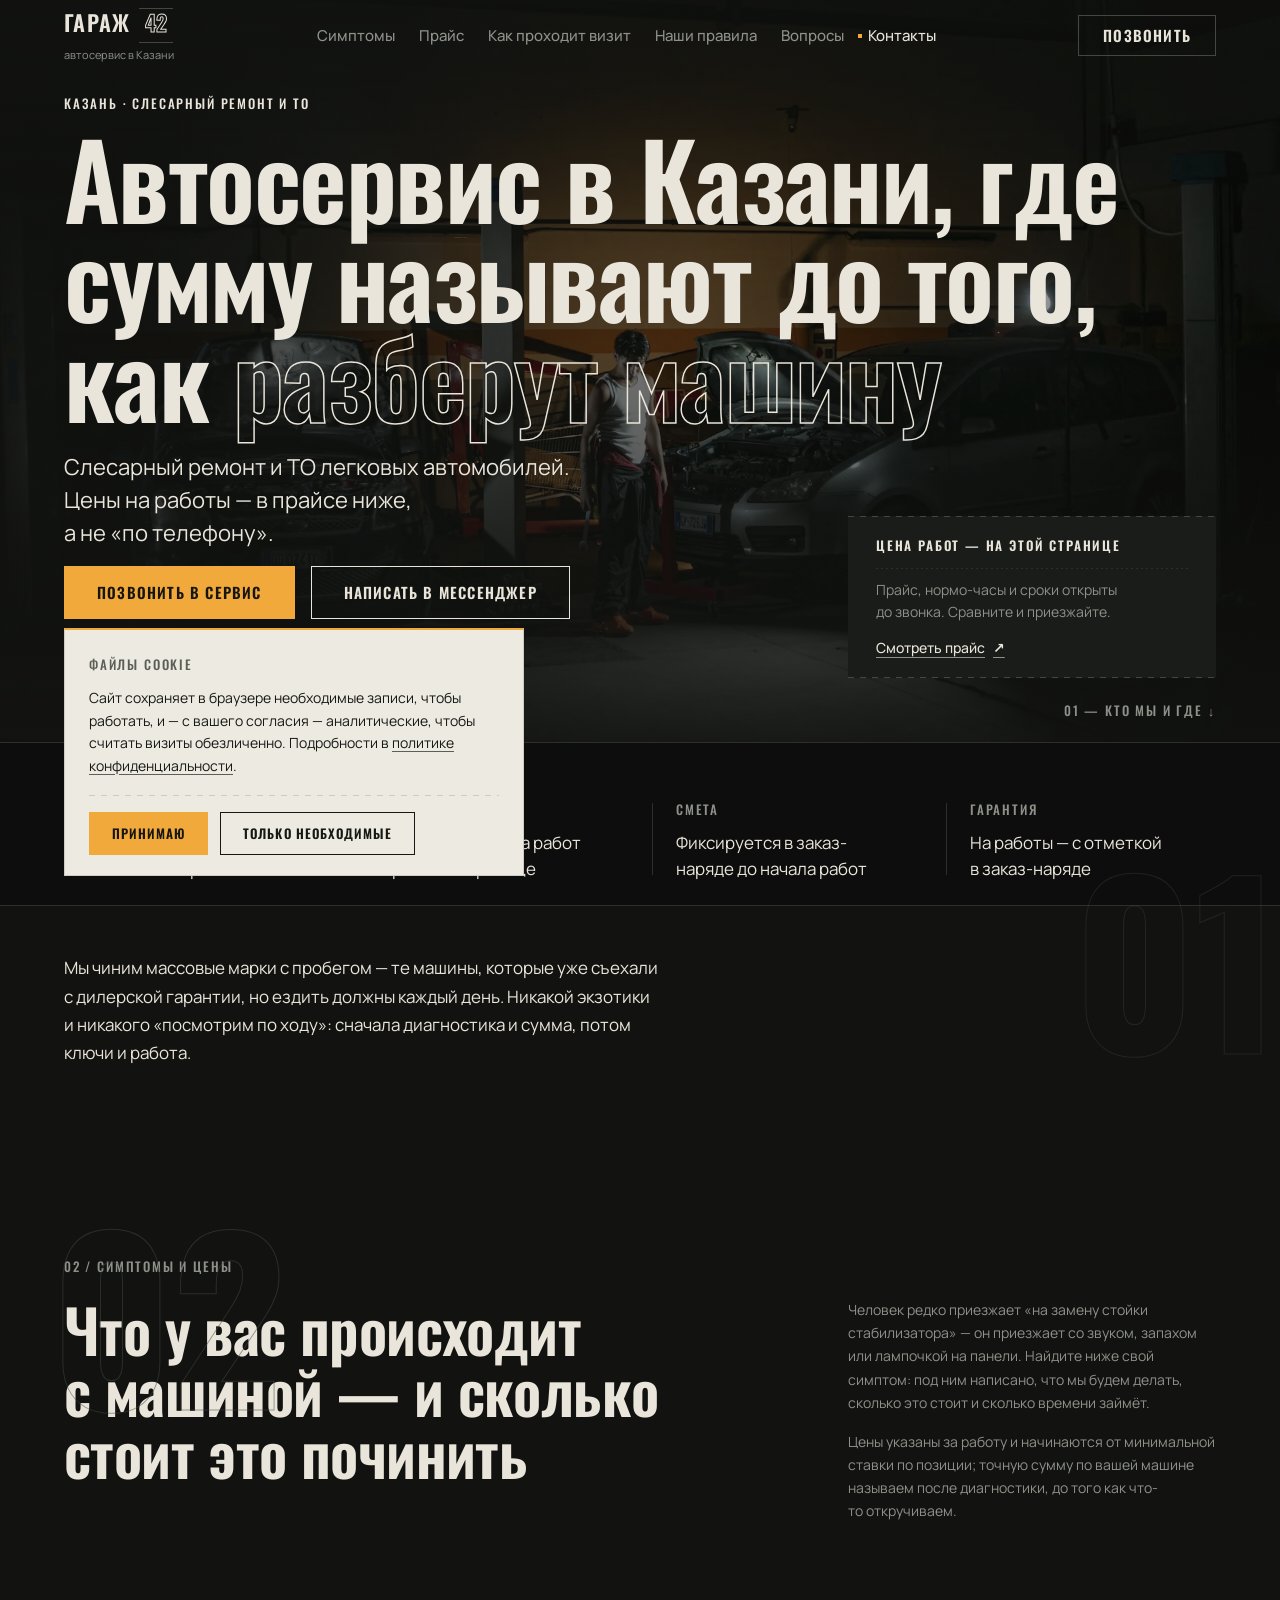
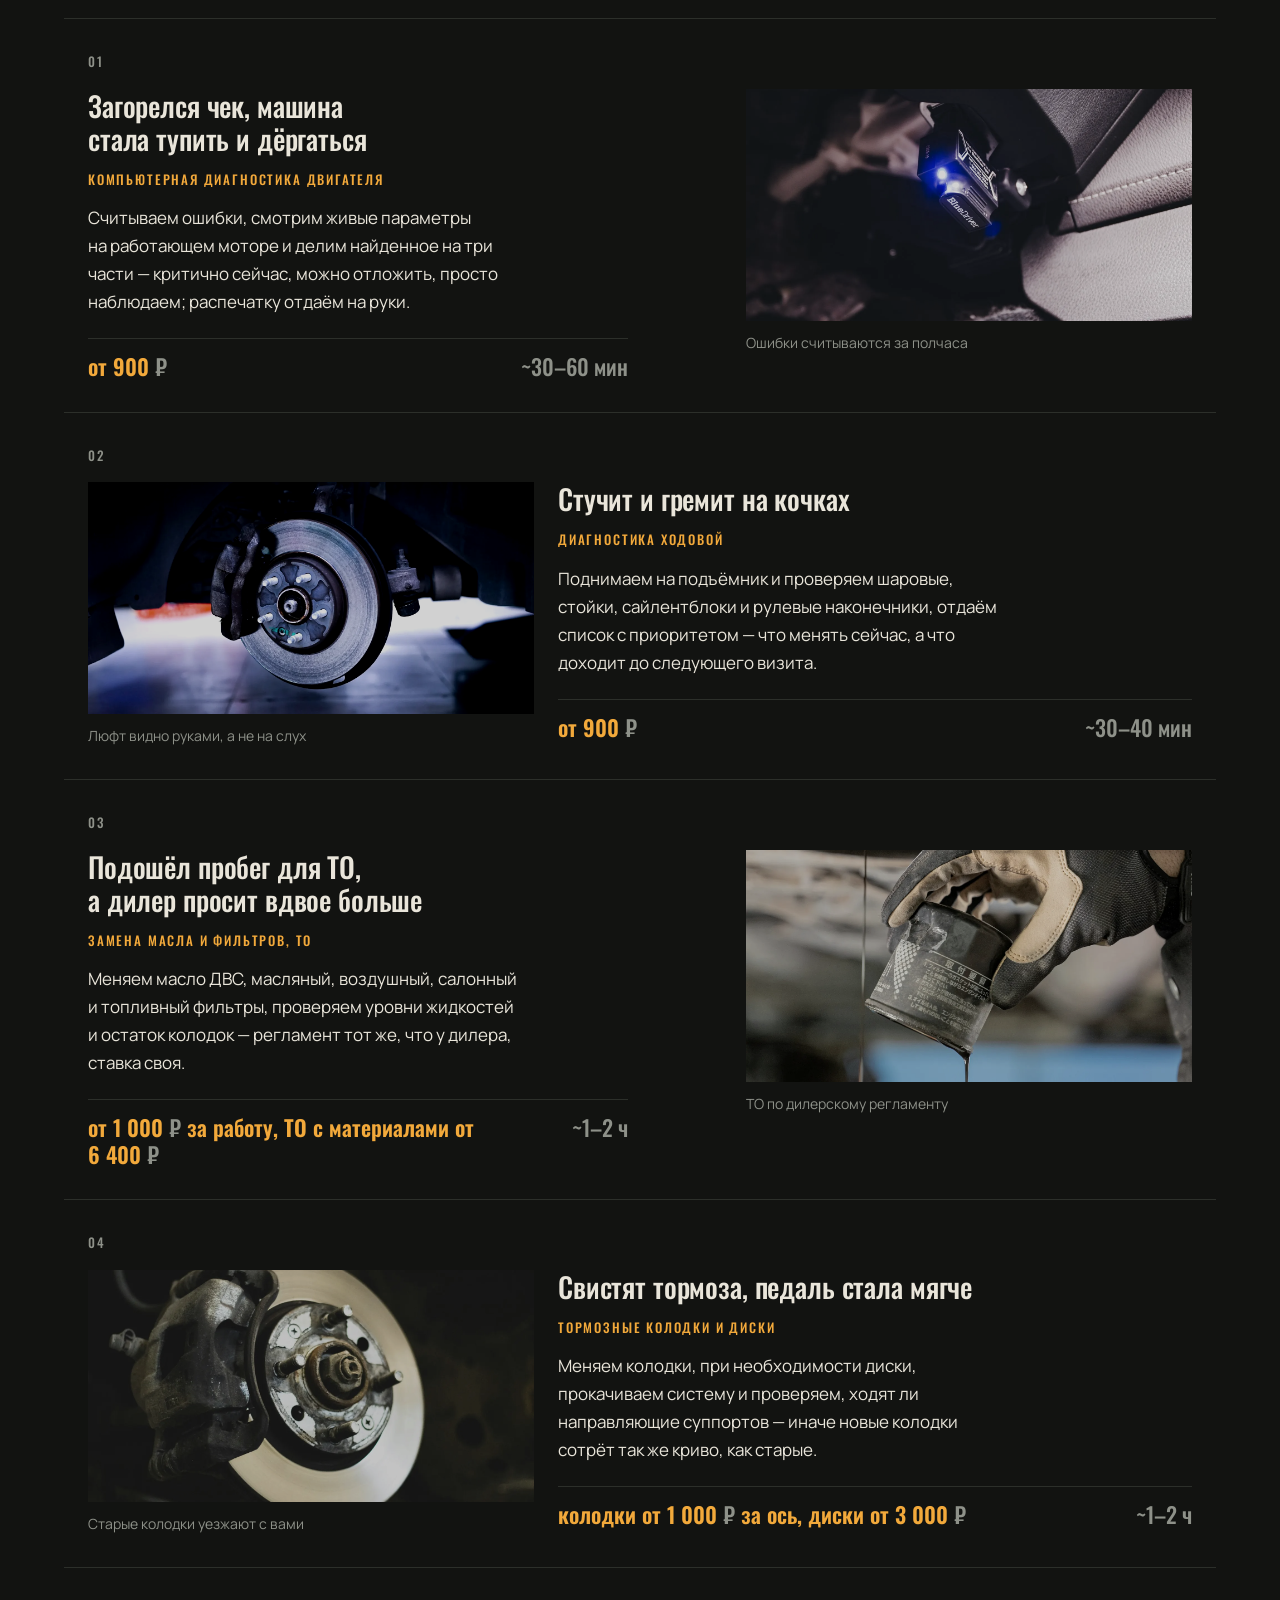
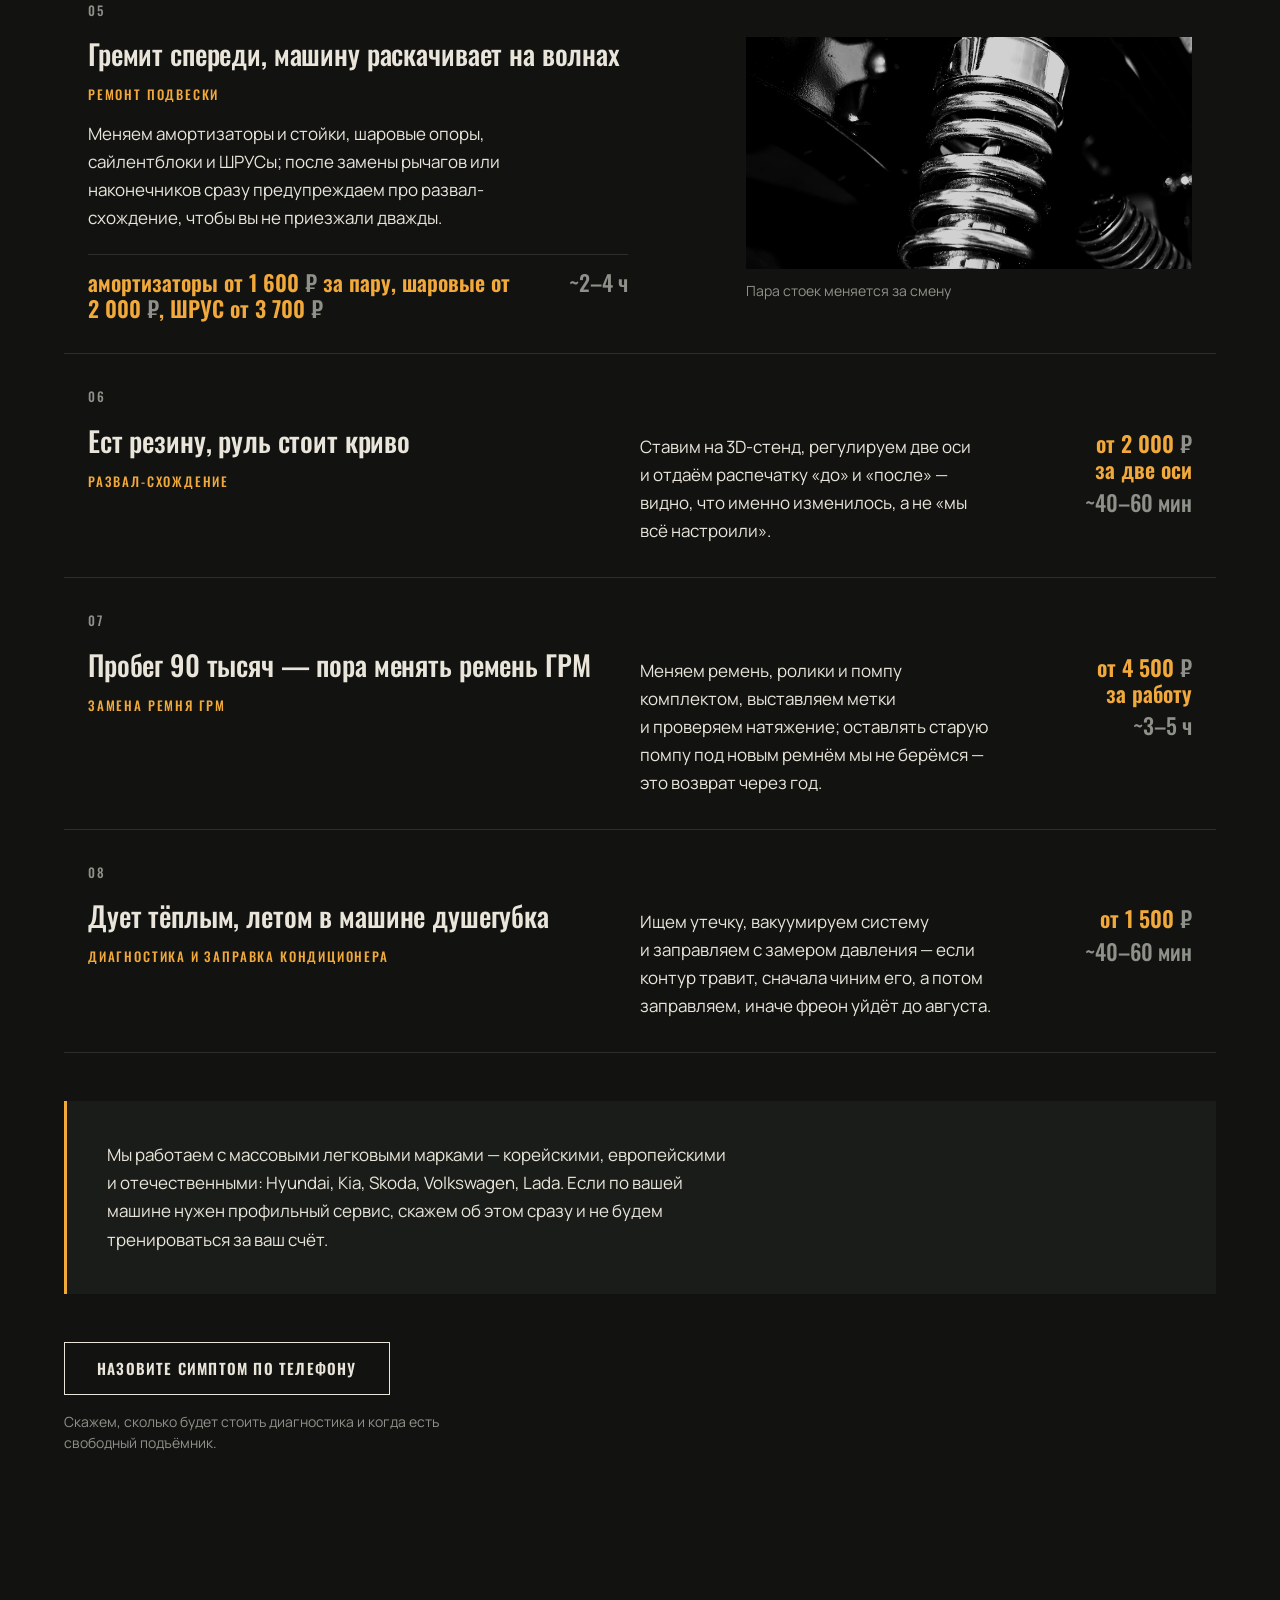
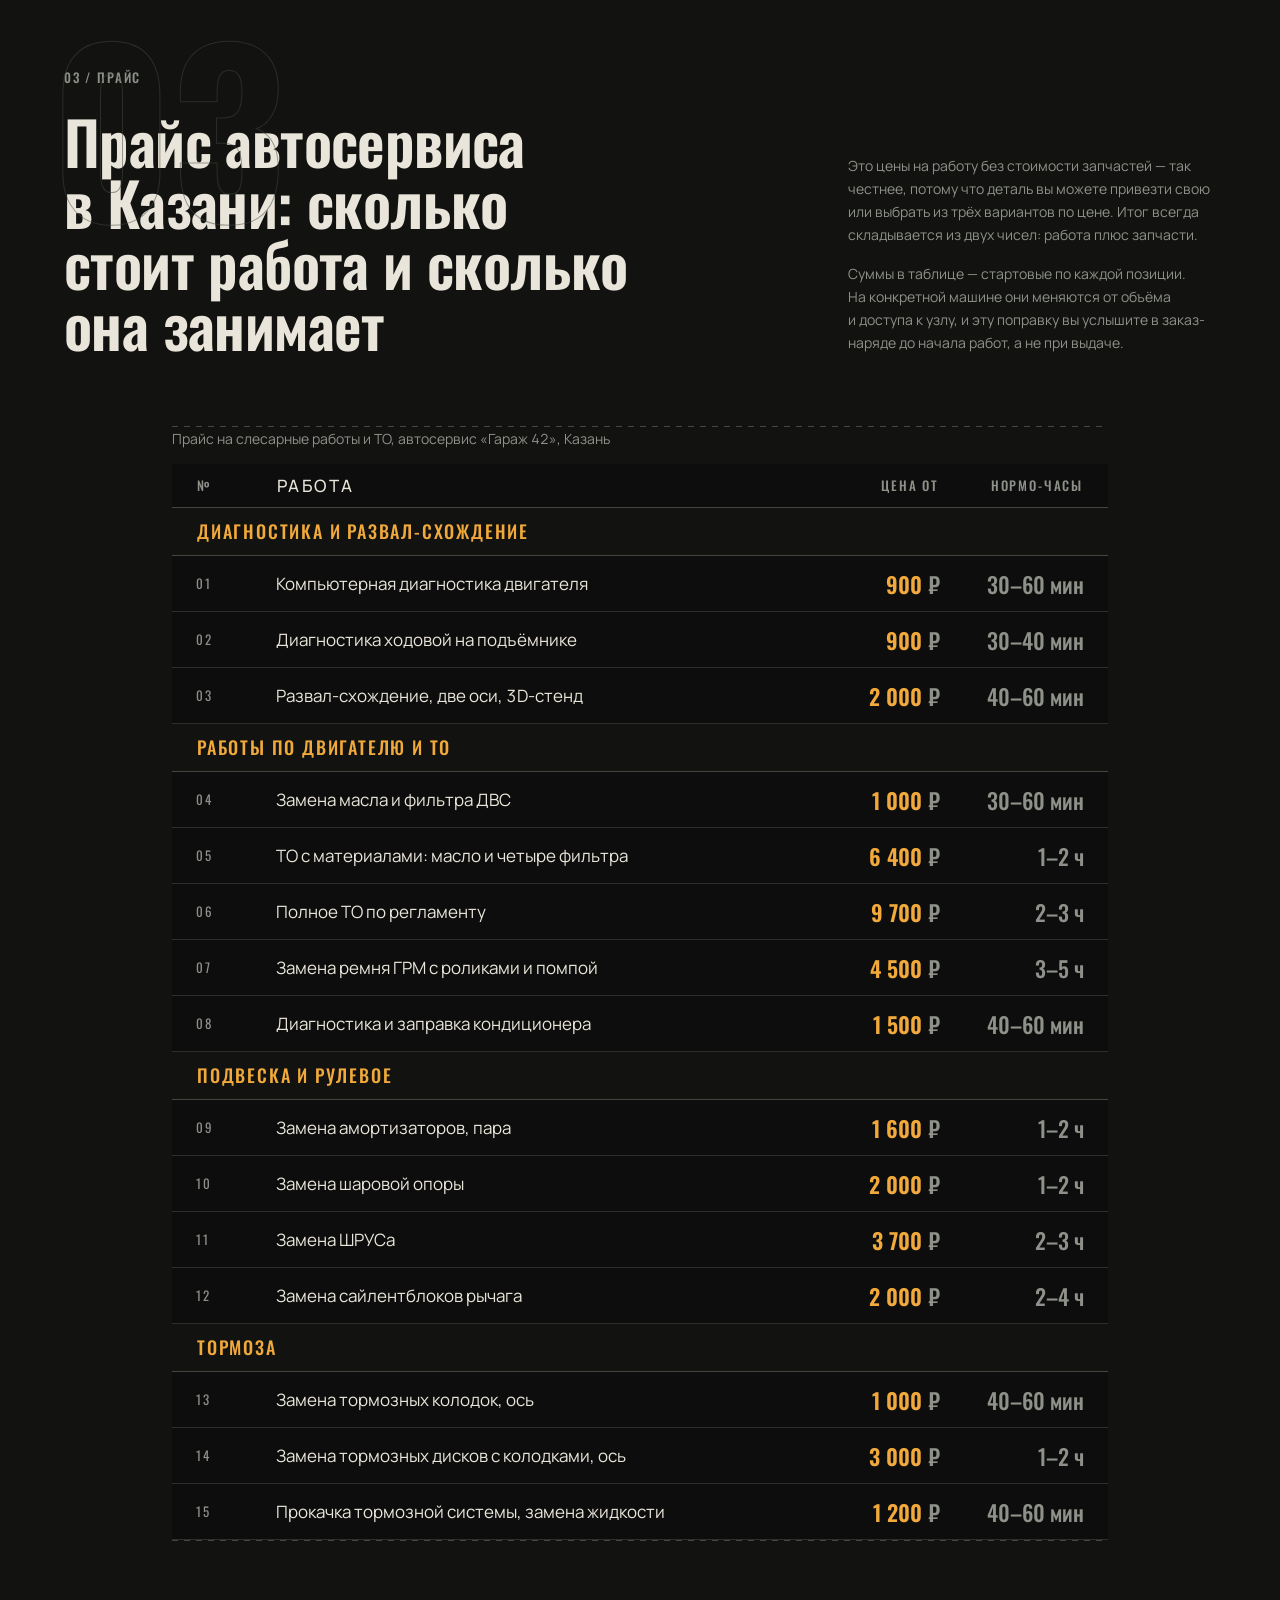
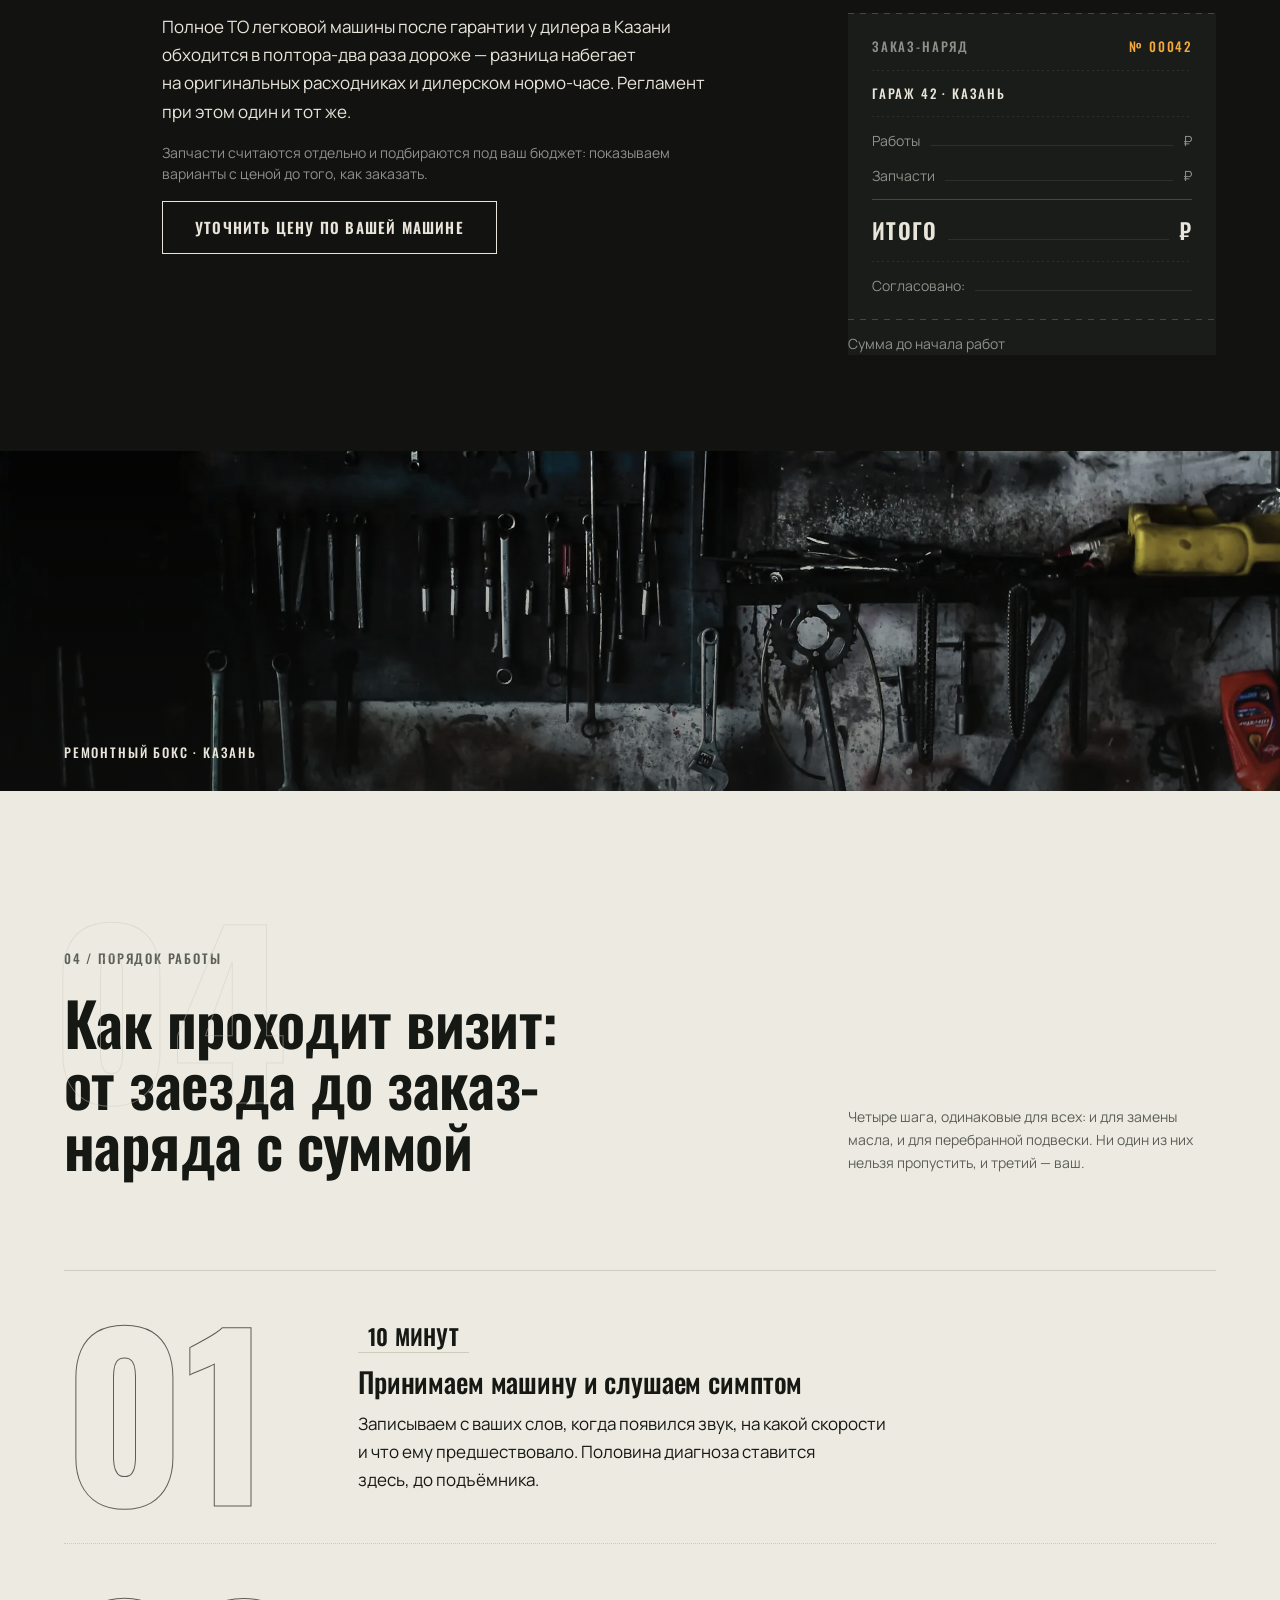
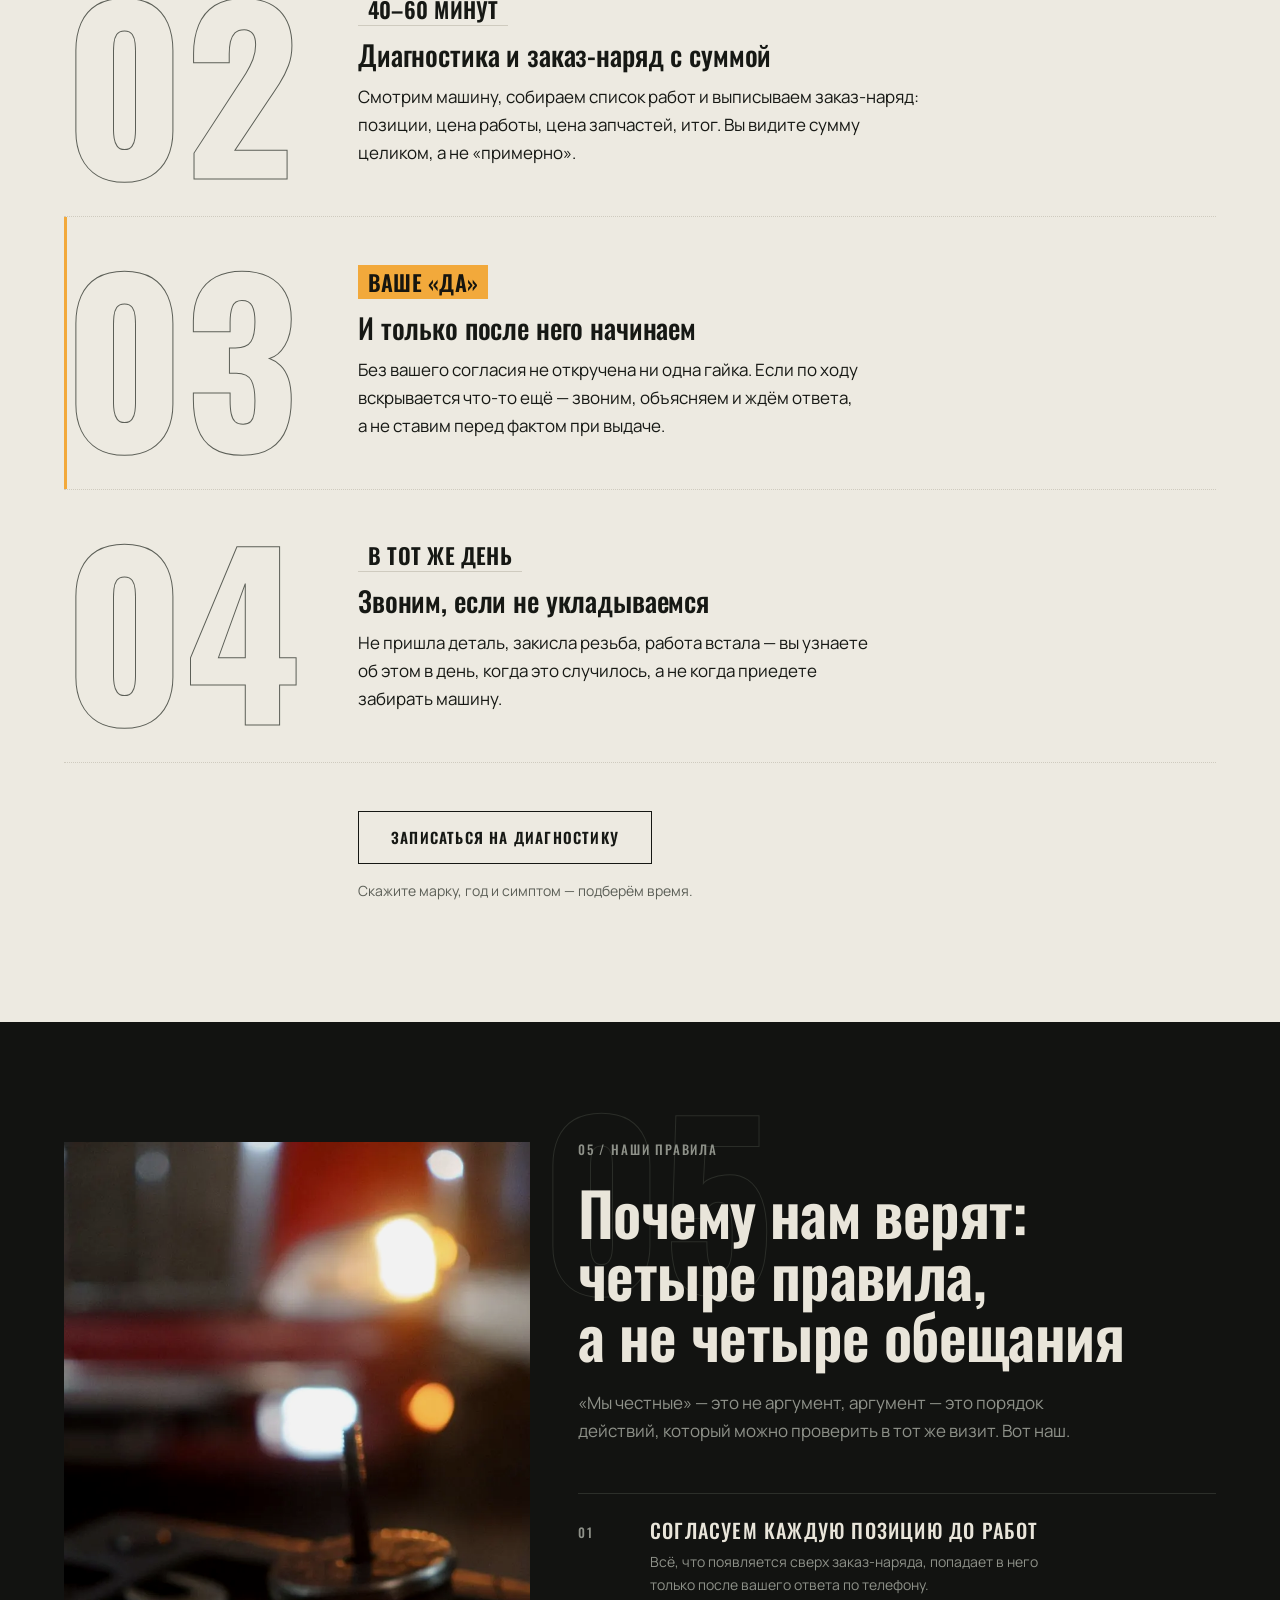
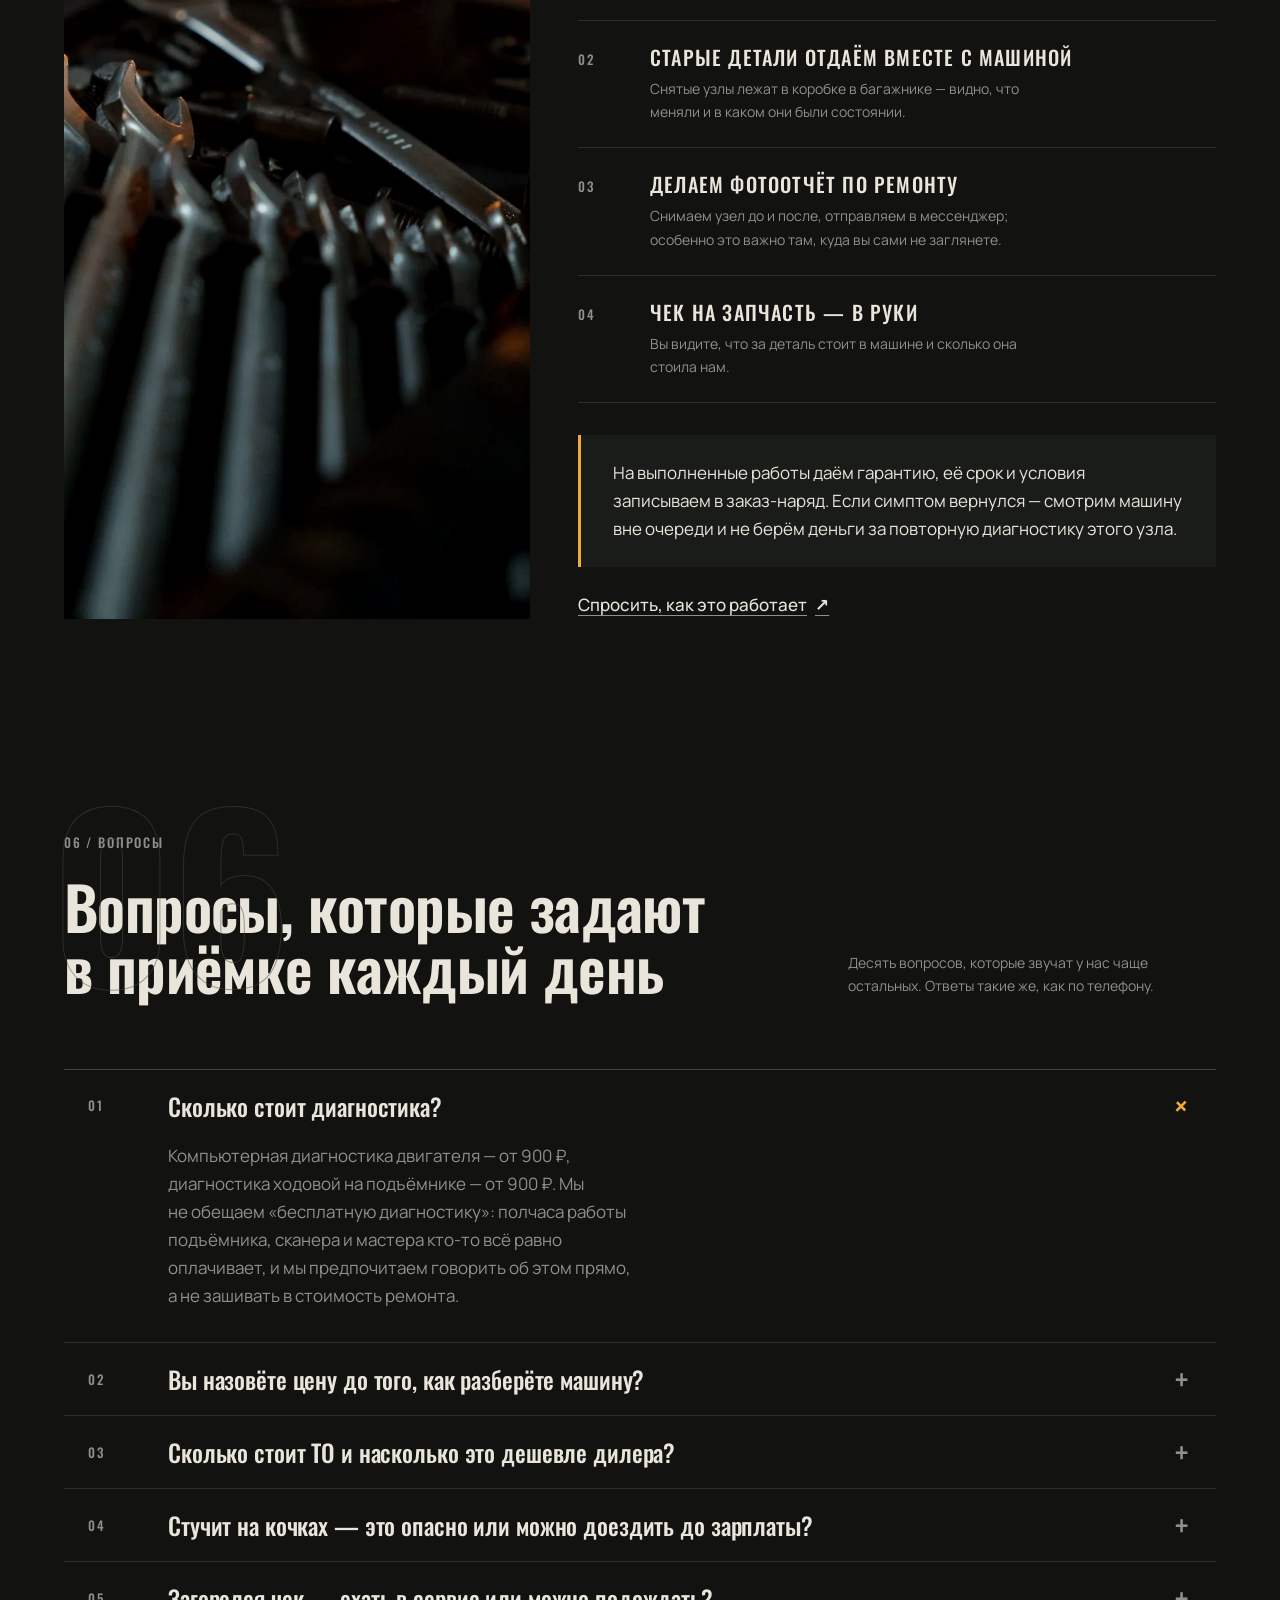
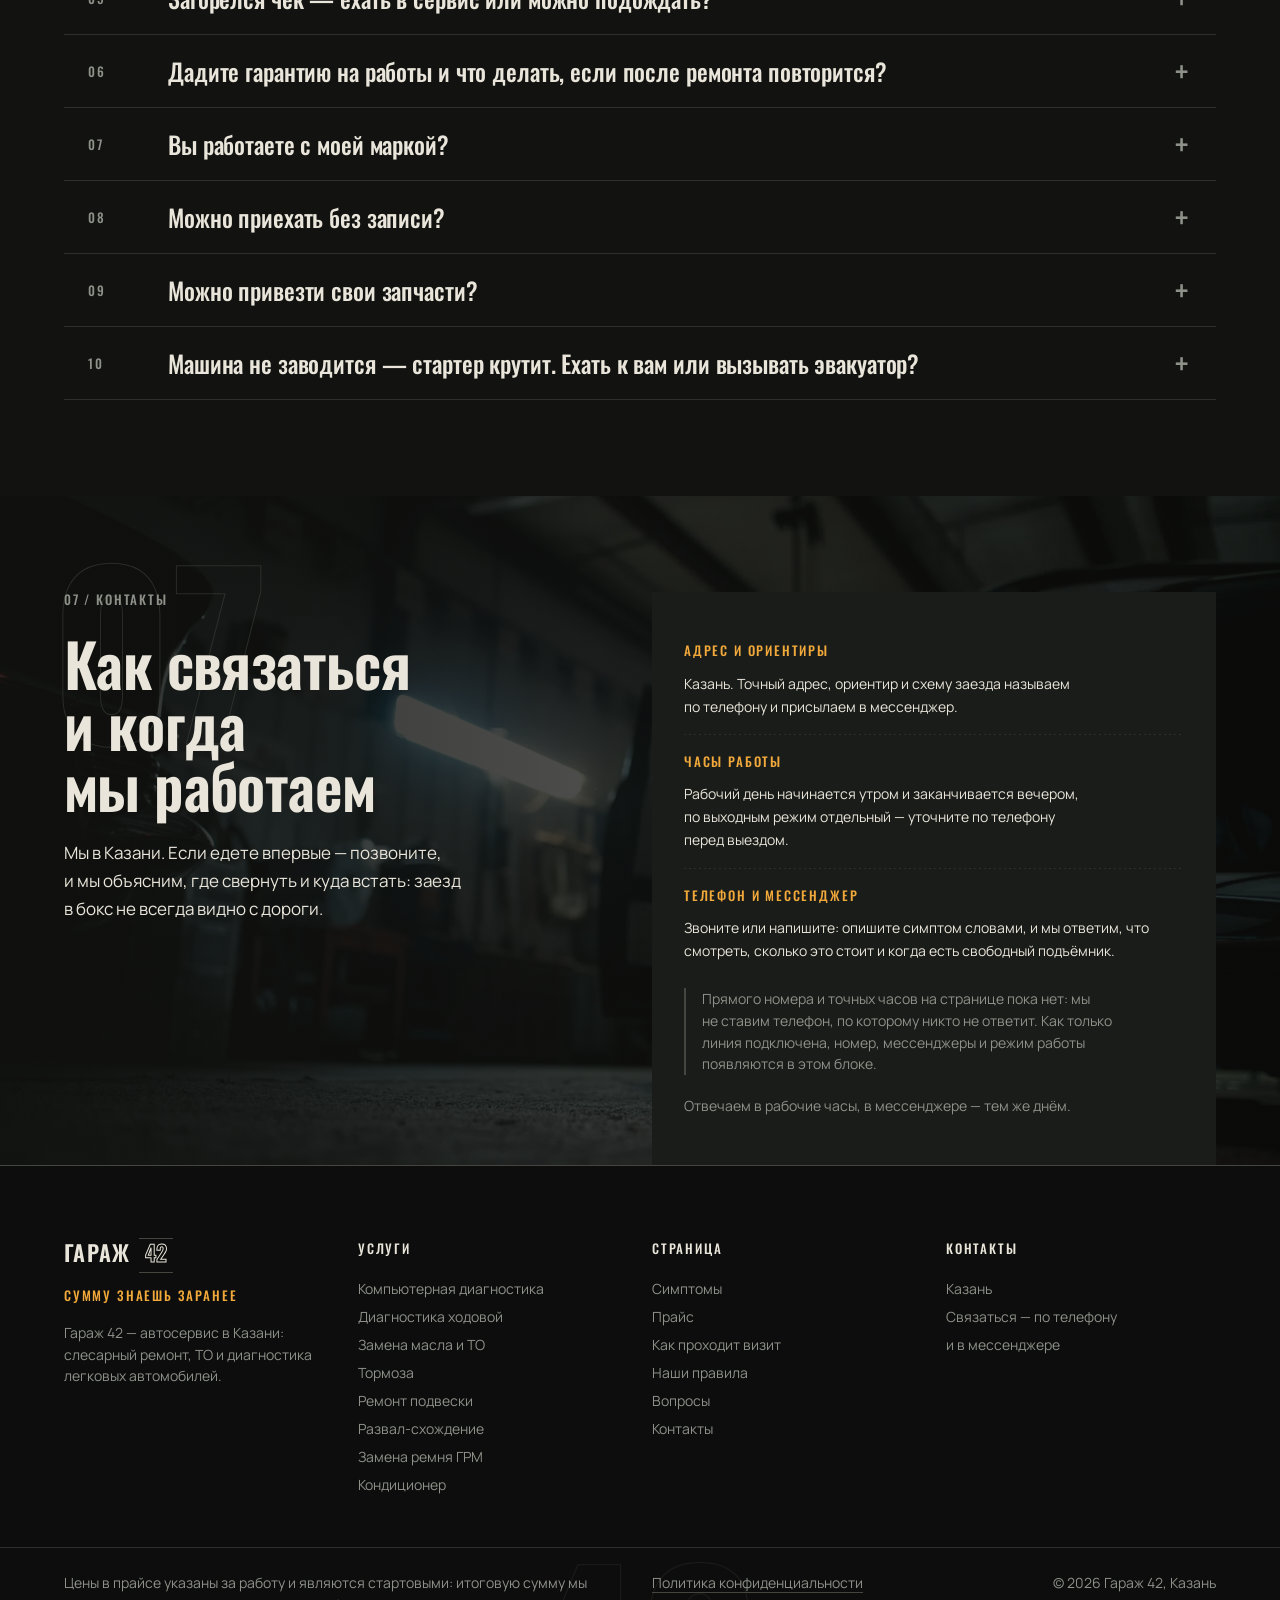
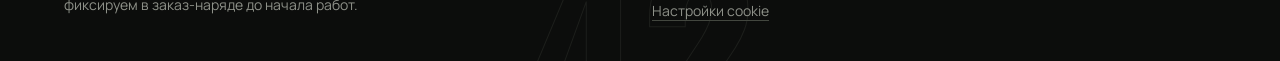
==== commit 316c4e5a: "Правовой блок и граф schema.org - privacy.html: политика конфиденциальности и использования cookie (" ====
--- a/index.html
+++ b/index.html
@@ -24,6 +24,8 @@
 
 <meta name="theme-color" content="#121311">
 <link rel="icon" href="data:image/svg+xml,%3Csvg xmlns='http://www.w3.org/2000/svg' viewBox='0 0 32 32'%3E%3Crect width='32' height='32' fill='%23121311'/%3E%3Cg fill='none' stroke='%23F2A93B' stroke-width='1.7' stroke-linecap='square' stroke-linejoin='miter'%3E%3Cpath d='M13.2 24 V8 L7.2 19.6 H16.3'/%3E%3Cpath d='M18.3 12.6 C18.8 9.4 24.8 9.4 24.6 13.6 C24.4 17.5 18.3 20.2 18.3 24 H24.8'/%3E%3C/g%3E%3C/svg%3E" type="image/svg+xml">
+
+<link rel="apple-touch-icon" href="assets/img/logo.png">
 
 <link rel="preconnect" href="https://fonts.googleapis.com">
 <link rel="preconnect" href="https://fonts.gstatic.com" crossorigin>
@@ -601,40 +603,107 @@
         <li>Казань</li>
         <li><a href="#contacts" data-cta="phone">Связаться — по&nbsp;телефону и&nbsp;в&nbsp;мессенджере</a></li>
       </ul>
+      <ul class="ftr__soc" data-socials hidden></ul>
     </div>
   </div>
 
   <div class="wrap ftr__bot">
     <p class="small">Цены в&nbsp;прайсе указаны за&nbsp;работу и&nbsp;являются стартовыми: итоговую сумму мы фиксируем в&nbsp;заказ-наряде до&nbsp;начала работ.</p>
+    <nav class="ftr__docs" aria-label="Документы">
+      <a href="privacy.html">Политика конфиденциальности</a>
+      <button class="ftr__btn" type="button" data-cookie-open>Настройки cookie</button>
+    </nav>
     <p class="small ftr__cr">© 2026 Гараж&nbsp;42, Казань</p>
   </div>
 
   <span class="stamp ftr__stamp" aria-hidden="true">42</span>
 </footer>
+
+<!-- ═══════════ COOKIE-УВЕДОМЛЕНИЕ ═══════════ -->
+<aside class="ck" id="cookie" role="dialog" aria-live="polite" aria-label="Уведомление о файлах cookie" hidden>
+  <p class="ck__lbl">Файлы cookie</p>
+  <p class="ck__txt">Сайт сохраняет в&nbsp;браузере необходимые записи, чтобы работать, и&nbsp;— с&nbsp;вашего согласия — аналитические, чтобы считать визиты обезличенно. Подробности в&nbsp;<a href="privacy.html">политике конфиденциальности</a>.</p>
+  <span class="perf" aria-hidden="true"></span>
+  <div class="ck__act">
+    <button class="btn btn--fill" type="button" data-cookie="all">Принимаю</button>
+    <button class="btn btn--paper" type="button" data-cookie="necessary">Только необходимые</button>
+  </div>
+</aside>
 
 <script type="application/ld+json">
 {
   "@context": "https://schema.org",
-  "@type": "AutoRepair",
-  "@id": "https://egi411.github.io/garazh-42/#business",
-  "name": "Гараж 42",
-  "alternateName": "Автосервис «Гараж 42», Казань",
-  "description": "Автосервис в Казани: слесарный ремонт, техобслуживание и диагностика легковых автомобилей. Цены на работы опубликованы открытым прайсом, сумма фиксируется в заказ-наряде до начала работ.",
-  "url": "https://egi411.github.io/garazh-42/",
-  "image": "https://egi411.github.io/garazh-42/assets/img/og.jpg",
-  "priceRange": "₽₽",
-  "currenciesAccepted": "RUB",
-  "address": {
-    "@type": "PostalAddress",
-    "addressLocality": "Казань",
-    "addressRegion": "Республика Татарстан",
-    "addressCountry": "RU"
-  },
-  "areaServed": [
-    { "@type": "City", "name": "Казань" },
-    { "@type": "AdministrativeArea", "name": "Республика Татарстан" }
-  ],
-  "knowsLanguage": "ru"
+  "@graph": [
+    {
+      "@type": ["AutoRepair", "Organization"],
+      "@id": "https://egi411.github.io/garazh-42/#organization",
+      "name": "Гараж 42",
+      "alternateName": "Автосервис «Гараж 42», Казань",
+      "description": "Автосервис в Казани: слесарный ремонт, техобслуживание и диагностика легковых автомобилей. Цены на работы опубликованы открытым прайсом, сумма фиксируется в заказ-наряде до начала работ.",
+      "url": "https://egi411.github.io/garazh-42/",
+      "logo": { "@id": "https://egi411.github.io/garazh-42/#logo" },
+      "image": [{ "@id": "https://egi411.github.io/garazh-42/#primaryimage" }, { "@id": "https://egi411.github.io/garazh-42/#logo" }],
+      "priceRange": "₽₽",
+      "currenciesAccepted": "RUB",
+      "address": {
+        "@type": "PostalAddress",
+        "addressLocality": "Казань",
+        "addressRegion": "Республика Татарстан",
+        "addressCountry": "RU"
+      },
+      "areaServed": [
+        { "@type": "City", "name": "Казань" },
+        { "@type": "AdministrativeArea", "name": "Республика Татарстан" }
+      ],
+      "knowsLanguage": "ru"
+    },
+    {
+      "@type": "ImageObject",
+      "@id": "https://egi411.github.io/garazh-42/#logo",
+      "url": "https://egi411.github.io/garazh-42/assets/img/logo.png",
+      "contentUrl": "https://egi411.github.io/garazh-42/assets/img/logo.png",
+      "width": 512,
+      "height": 512,
+      "caption": "Гараж 42 — автосервис в Казани"
+    },
+    {
+      "@type": "ImageObject",
+      "@id": "https://egi411.github.io/garazh-42/#primaryimage",
+      "url": "https://egi411.github.io/garazh-42/assets/img/og.jpg",
+      "contentUrl": "https://egi411.github.io/garazh-42/assets/img/og.jpg",
+      "width": 1200,
+      "height": 630,
+      "caption": "Гараж 42 — автосервис в Казани: слесарный ремонт и ТО"
+    },
+    {
+      "@type": "WebSite",
+      "@id": "https://egi411.github.io/garazh-42/#website",
+      "url": "https://egi411.github.io/garazh-42/",
+      "name": "Гараж 42 — автосервис в Казани",
+      "description": "Слесарный ремонт, ТО и диагностика легковых автомобилей в Казани по открытому прайсу.",
+      "inLanguage": "ru-RU",
+      "publisher": { "@id": "https://egi411.github.io/garazh-42/#organization" },
+      "copyrightHolder": { "@id": "https://egi411.github.io/garazh-42/#organization" }
+    },
+    {
+      "@type": "WebPage",
+      "@id": "https://egi411.github.io/garazh-42/#webpage",
+      "url": "https://egi411.github.io/garazh-42/",
+      "name": "Автосервис в Казани — ремонт и ТО по прайсу | Гараж 42",
+      "description": "Слесарный ремонт, ТО и диагностика в Казани. Цены на работы — открытой таблицей. Сумму фиксируем до начала работ, добавки — только с вашего согласия.",
+      "inLanguage": "ru-RU",
+      "isPartOf": { "@id": "https://egi411.github.io/garazh-42/#website" },
+      "about": { "@id": "https://egi411.github.io/garazh-42/#organization" },
+      "mainEntity": { "@id": "https://egi411.github.io/garazh-42/#organization" },
+      "primaryImageOfPage": { "@id": "https://egi411.github.io/garazh-42/#primaryimage" },
+      "author": { "@id": "https://egi411.github.io/garazh-42/#organization" },
+      "publisher": { "@id": "https://egi411.github.io/garazh-42/#organization" },
+      "copyrightHolder": { "@id": "https://egi411.github.io/garazh-42/#organization" },
+      "copyrightYear": 2026,
+      "datePublished": "2026-09-22",
+      "dateModified": "2026-09-22"
+    }
+  ]
 }
 </script>
 
@@ -643,7 +712,13 @@
   "@context": "https://schema.org",
   "@type": "FAQPage",
   "@id": "https://egi411.github.io/garazh-42/#faq",
-  "inLanguage": "ru",
+  "inLanguage": "ru-RU",
+  "isPartOf": { "@id": "https://egi411.github.io/garazh-42/#webpage" },
+  "about": { "@id": "https://egi411.github.io/garazh-42/#organization" },
+  "author": { "@id": "https://egi411.github.io/garazh-42/#organization" },
+  "publisher": { "@id": "https://egi411.github.io/garazh-42/#organization" },
+  "datePublished": "2026-09-22",
+  "dateModified": "2026-09-22",
   "mainEntity": [
     {
       "@type": "Question",
--- a/assets/style.css
+++ b/assets/style.css
@@ -670,13 +670,21 @@
 .ftr__col li { font-size: var(--fs-small); line-height: 2; color: var(--ink-soft); }
 .ftr__col a { transition: color var(--dur) var(--ease); }
 .ftr__col a:hover { color: var(--accent); }
+.ftr__soc { margin-top: 10px; }
 
 .ftr__bot {
   position: relative; z-index: 1; margin-top: var(--sp-48); padding-top: var(--sp-24);
   border-top: 1px solid var(--line);
   display: grid; grid-template-columns: repeat(12, 1fr); column-gap: var(--gutter); row-gap: var(--sp-16);
 }
-.ftr__bot .small:first-child { grid-column: 1 / 9; max-width: 72ch; }
+.ftr__bot .small:first-child { grid-column: 1 / 7; max-width: 72ch; }
+.ftr__docs { grid-column: 7 / 10; display: flex; flex-wrap: wrap; gap: 6px 20px; align-content: start; }
+.ftr__docs a, .ftr__btn {
+  font-size: var(--fs-small); line-height: 1.55; color: var(--ink-soft); padding: 0;
+  text-decoration: underline; text-decoration-color: var(--line-strong); text-underline-offset: 4px;
+  transition: color var(--dur) var(--ease), text-decoration-color var(--dur) var(--ease);
+}
+.ftr__docs a:hover, .ftr__btn:hover { color: var(--accent); text-decoration-color: var(--accent); }
 .ftr__cr { grid-column: 10 / -1; text-align: right; }
 .ftr__stamp {
   position: absolute; left: 50%; transform: translateX(-50%); bottom: -.32em;
@@ -856,6 +864,7 @@
   .ftr__grid > :nth-child(3) { grid-column: 2 / 3; }
   .ftr__grid > :nth-child(4) { grid-column: 1 / -1; }
   .ftr__bot { display: block; }
+  .ftr__docs { margin-top: var(--sp-16); gap: 6px 20px; }
   .ftr__cr { text-align: left; margin-top: var(--sp-16); }
   .ftr { padding-bottom: var(--sp-72); }
 }
@@ -886,6 +895,102 @@
   .hero__in, .wrap, .hdr__in, .strip__cap { max-width: var(--container); }
 }
 
+/* ═══════════ 7.13 COOKIE-УВЕДОМЛЕНИЕ ═══════════
+   Бумажный корешок в углу экрана: та же материальность, что у прайса и слипа.
+   Показывается только пока выбор не сделан; выбор живёт в localStorage. */
+.ck {
+  position: fixed; z-index: 180; left: var(--pad-x); bottom: 24px; width: min(460px, calc(100vw - var(--pad-x) * 2));
+  background: var(--paper); color: var(--paper-ink);
+  border: 1px solid var(--line-paper); border-top: 2px solid var(--accent);
+  padding: var(--sp-24) var(--sp-24) 20px;
+  opacity: 0; transform: translateY(16px);
+  transition: opacity 320ms var(--ease), transform 320ms var(--ease);
+}
+.ck.is-shown { opacity: 1; transform: none; }
+.ck__lbl {
+  font-family: var(--font-display); font-weight: 500; font-size: var(--fs-label);
+  letter-spacing: .14em; text-transform: uppercase; color: var(--paper-soft);
+}
+.ck__txt {
+  margin-top: 12px; font-size: var(--fs-small); line-height: 1.6; color: var(--paper-ink); max-width: 46ch;
+}
+.ck__txt a { text-decoration: underline; text-decoration-color: var(--paper-soft); text-underline-offset: 3px; }
+.ck__txt a:hover { color: #8A5A00; text-decoration-color: currentColor; }
+.ck .perf { margin: 18px 0 16px; background-image: repeating-linear-gradient(90deg, var(--line-paper) 0 6px, transparent 6px 12px); }
+.ck__act { display: flex; flex-wrap: wrap; gap: 12px; }
+.ck__act .btn { padding: 14px 22px; font-size: var(--fs-label); }
+.ck__act .btn--fill:hover { background: var(--paper-ink); color: var(--paper); border-color: var(--paper-ink); }
+
+@media (max-width: 767px) {
+  .ck {
+    left: 0; right: 0; bottom: 0; width: 100%;
+    border-left: 0; border-right: 0; border-bottom: 0;
+    padding: 18px var(--pad-x) calc(18px + env(safe-area-inset-bottom, 0px));
+  }
+  .ck__txt { margin-top: 10px; font-size: 13px; line-height: 1.55; max-width: none; }
+  .ck .perf { margin: 14px 0 12px; }
+  .ck__act { gap: 10px; }
+  .ck__act .btn { flex: 1 1 100%; padding: 13px 18px; }
+}
+
+/* ═══════════ 7.14 ПРАВОВАЯ СТРАНИЦА ═══════════
+   Отдельный документ на бумаге: узкая колонка, нумерация разделов счётчиком. */
+.hdr--slim { position: static; height: auto; background: var(--bg-inset); border-bottom: 1px solid var(--line-strong); }
+.hdr--slim .hdr__in { min-height: 88px; padding-block: 16px; }
+.hdr--slim .mark__desc { display: block; }
+@media (max-width: 1023px) { .hdr--slim { height: auto; } .hdr--slim .hdr__in { min-height: 72px; } }
+@media (max-width: 479px) { .hdr--slim .btn--ghost { padding: 10px 16px; } }
+
+.lgl { background: var(--bg); padding: var(--sp-72) 0 var(--sp-120); }
+.lgl__in { max-width: 860px; margin-inline: auto; }
+.lgl__head { position: relative; margin-bottom: var(--sp-48); }
+.lgl__h1 {
+  font-family: var(--font-display); font-weight: 700; font-size: var(--fs-h2); line-height: 1.02;
+  letter-spacing: -.01em; text-transform: uppercase; color: var(--ink); margin-top: var(--sp-16);
+}
+.lgl__meta { margin-top: var(--sp-24); display: flex; flex-wrap: wrap; gap: 8px var(--sp-32); }
+.lgl__meta p { font-size: var(--fs-small); color: var(--ink-soft); }
+.lgl__meta b { font-weight: 500; color: var(--ink); }
+
+.lgl__doc {
+  background: var(--paper); color: var(--paper-ink);
+  border: 1px solid var(--line-paper); padding: var(--sp-48) var(--sp-48) var(--sp-72);
+  counter-reset: lglsec;
+}
+.lgl__doc > section { padding-top: var(--sp-32); }
+.lgl__doc > section + section { margin-top: var(--sp-32); border-top: 1px solid var(--line-paper); }
+.lgl__doc h2 {
+  counter-increment: lglsec;
+  font-family: var(--font-display); font-weight: 600; font-size: var(--fs-h3); line-height: 1.15;
+  text-transform: uppercase; letter-spacing: .01em; color: var(--paper-ink);
+  display: flex; gap: 14px; align-items: baseline;
+}
+.lgl__doc h2::before {
+  content: counter(lglsec, decimal-leading-zero);
+  font-size: var(--fs-label); letter-spacing: .12em; color: var(--accent); flex: none;
+}
+.lgl__doc h3 {
+  font-family: var(--font-text); font-weight: 700; font-size: var(--fs-body);
+  color: var(--paper-ink); margin-top: var(--sp-24);
+}
+.lgl__doc p { font-size: var(--fs-body); line-height: 1.7; margin-top: var(--sp-16); max-width: 68ch; text-wrap: pretty; }
+.lgl__doc ul { margin-top: var(--sp-16); display: grid; gap: 10px; }
+.lgl__doc li { position: relative; padding-left: 22px; font-size: var(--fs-body); line-height: 1.6; max-width: 68ch; }
+.lgl__doc li::before { content: ""; position: absolute; left: 0; top: .72em; width: 10px; height: 1px; background: var(--accent); }
+.lgl__doc a { text-decoration: underline; text-decoration-color: var(--paper-soft); text-underline-offset: 3px; }
+.lgl__doc a:hover { color: #8A5A00; text-decoration-color: currentColor; }
+.lgl__doc .small { color: var(--paper-soft); }
+.lgl__req { margin-top: var(--sp-16); display: grid; gap: 8px; }
+.lgl__req div { display: grid; grid-template-columns: 200px 1fr; gap: var(--sp-16); font-size: var(--fs-small); line-height: 1.6; }
+.lgl__req dt { color: var(--paper-soft); }
+.lgl__ctl { margin-top: var(--sp-24); }
+.lgl__back { margin-top: var(--sp-48); }
+
+@media (max-width: 767px) {
+  .lgl__doc { padding: var(--sp-32) var(--sp-24) var(--sp-48); }
+  .lgl__req div { grid-template-columns: 1fr; gap: 2px; }
+}
+
 /* ═══════════ ДВИЖЕНИЕ ВЫКЛЮЧАЕТСЯ ═══════════ */
 @media (prefers-reduced-motion: reduce) {
   *, *::before, *::after {
